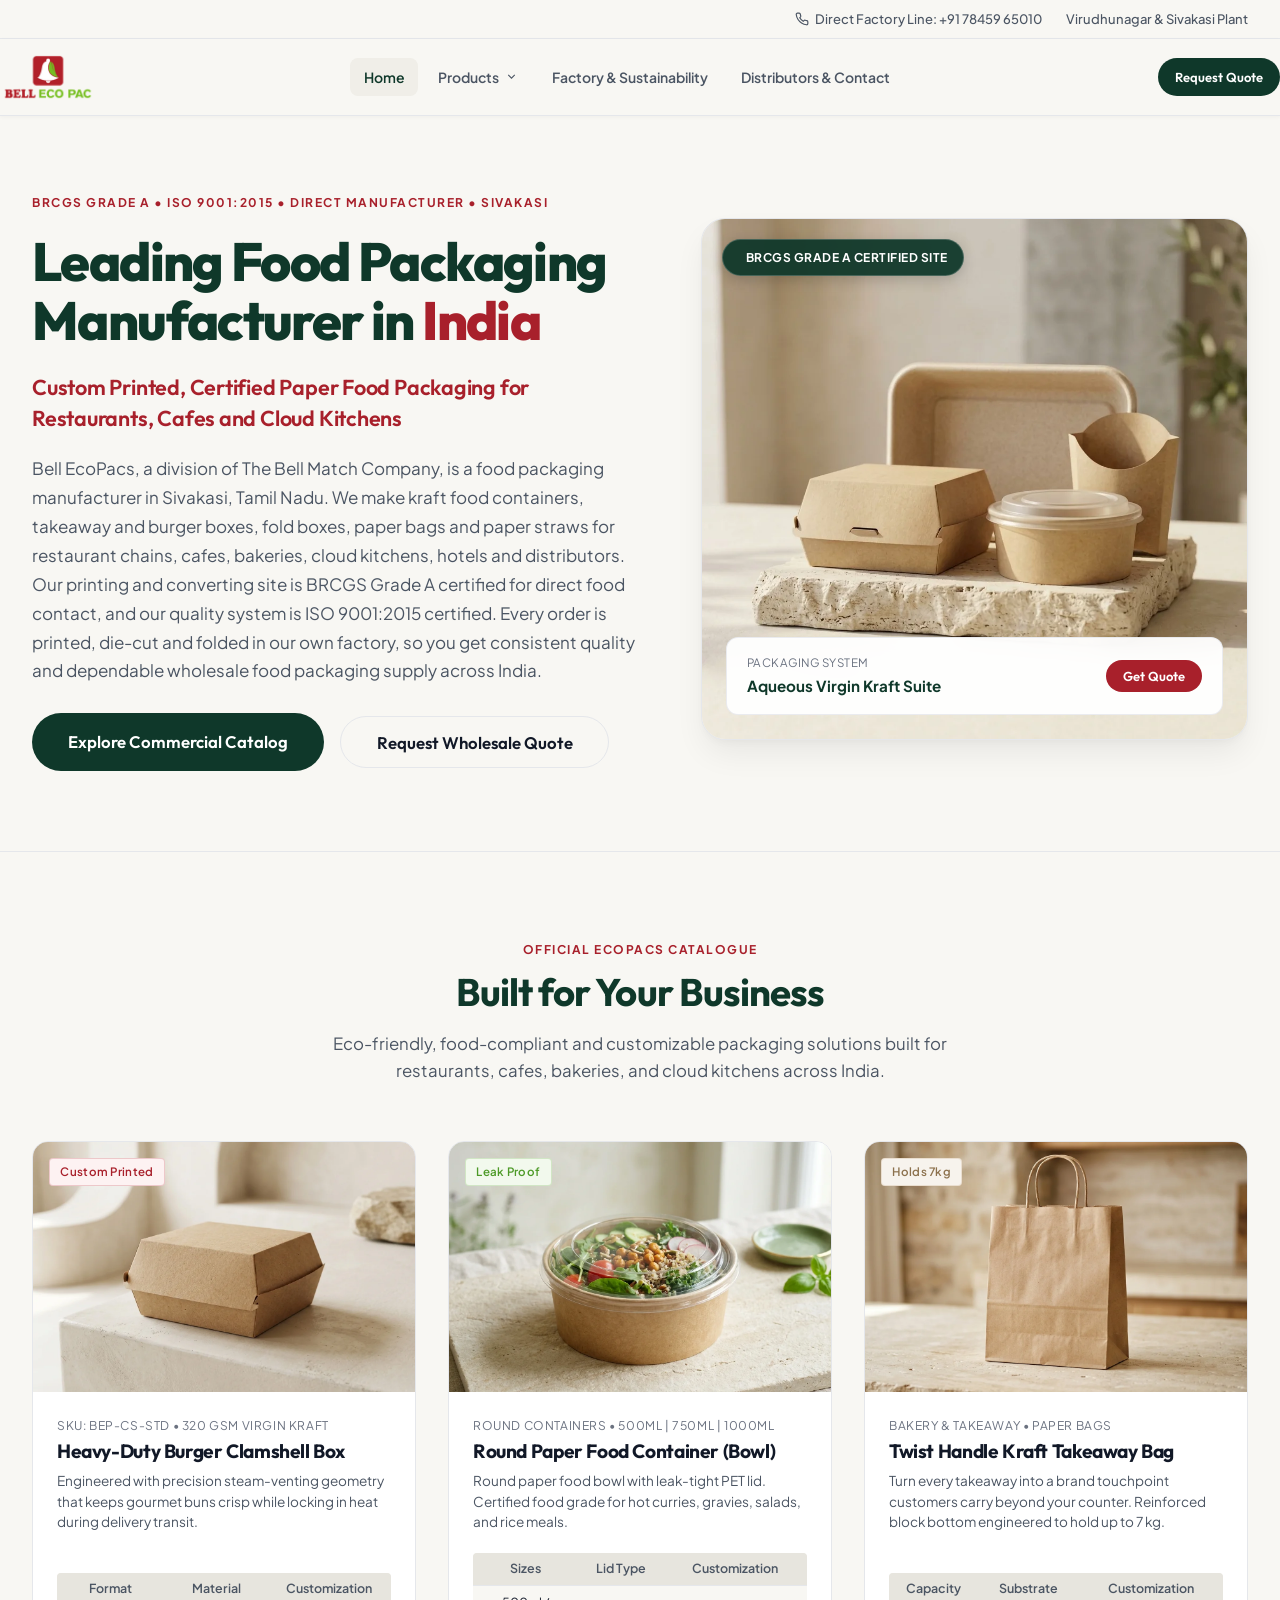
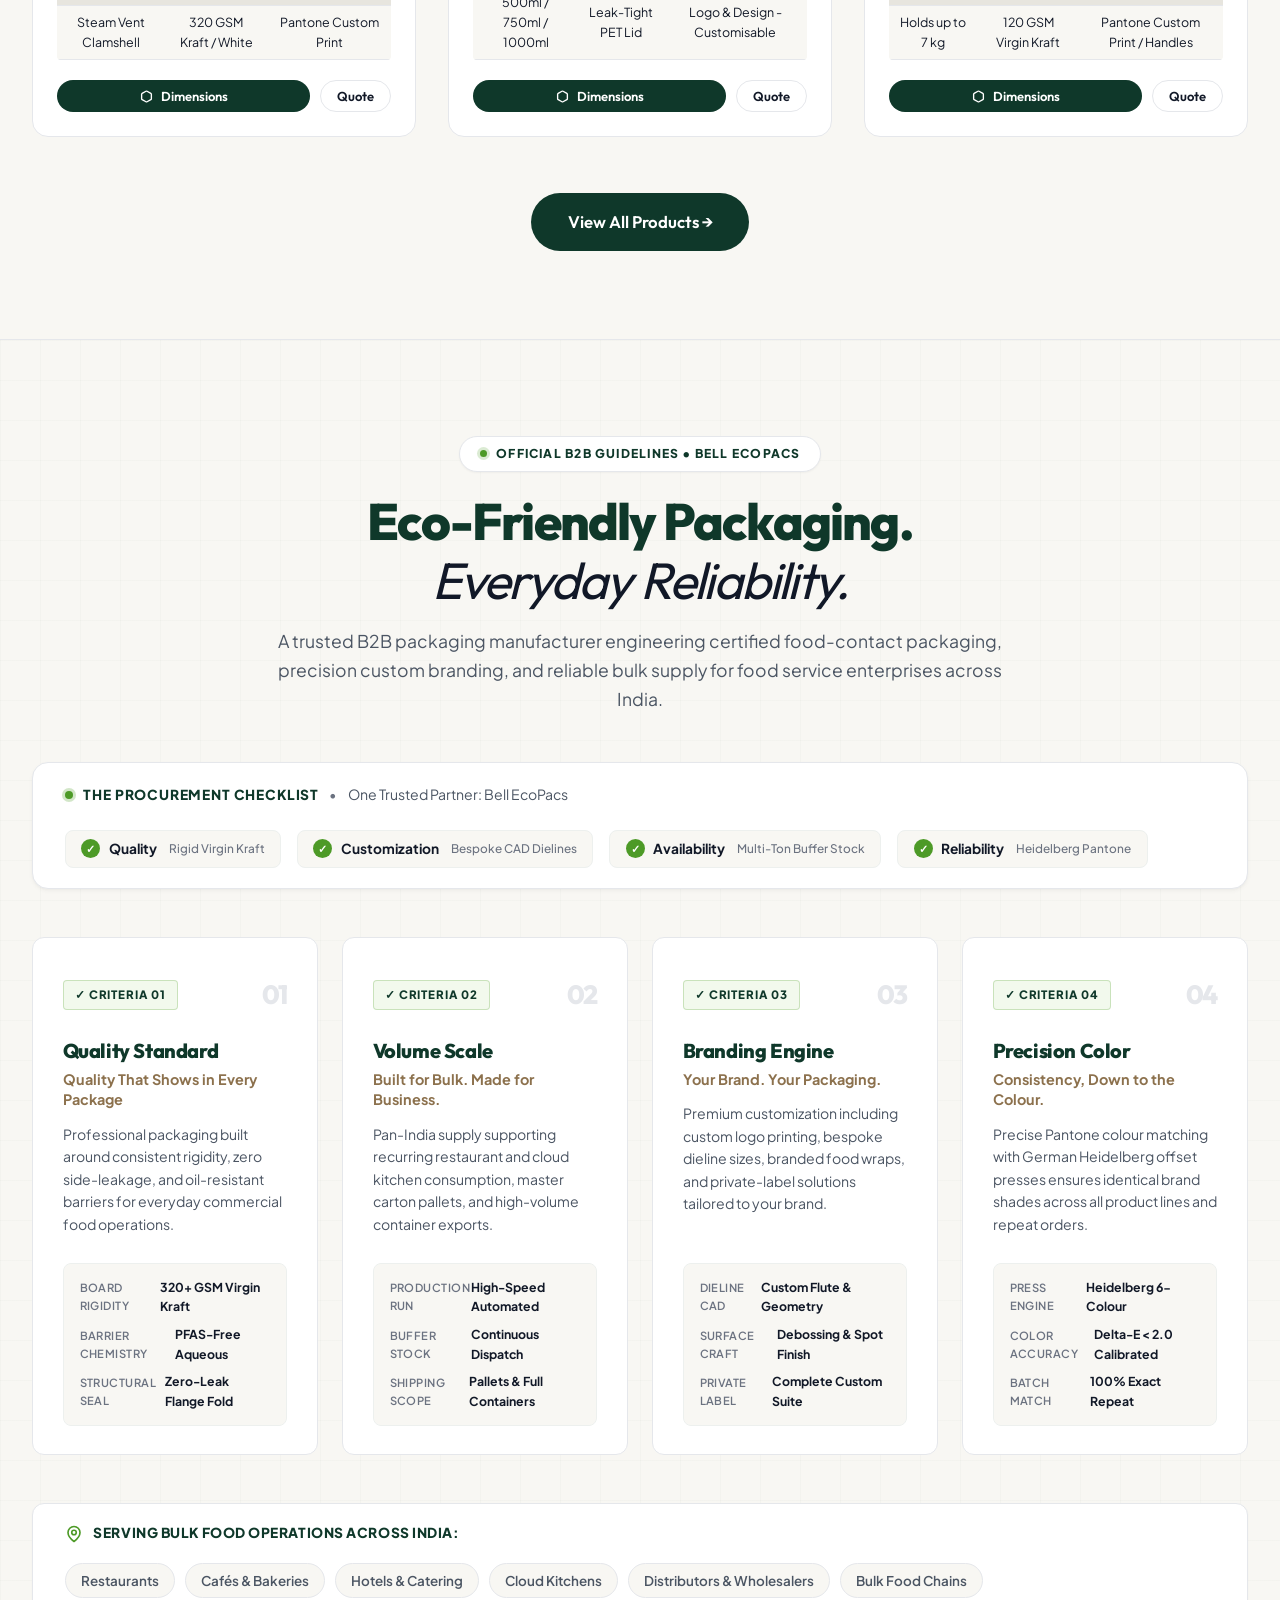
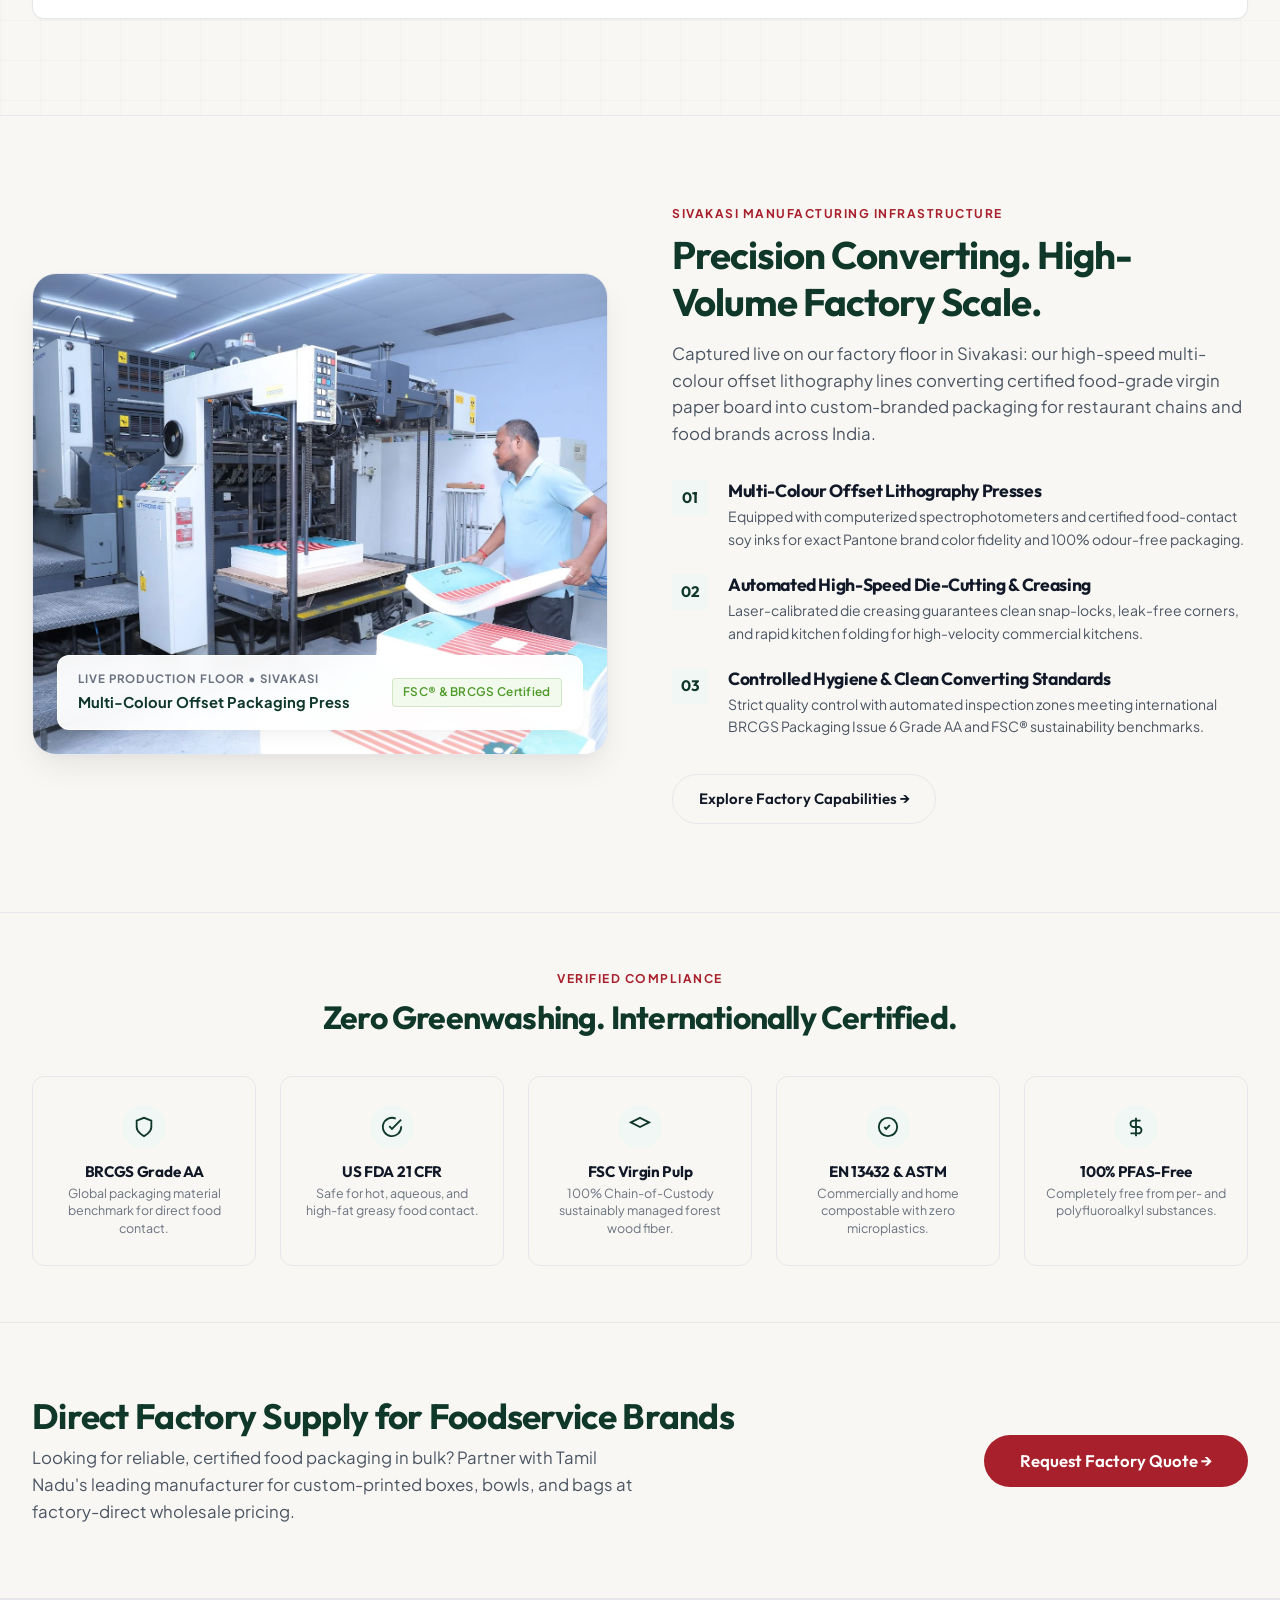
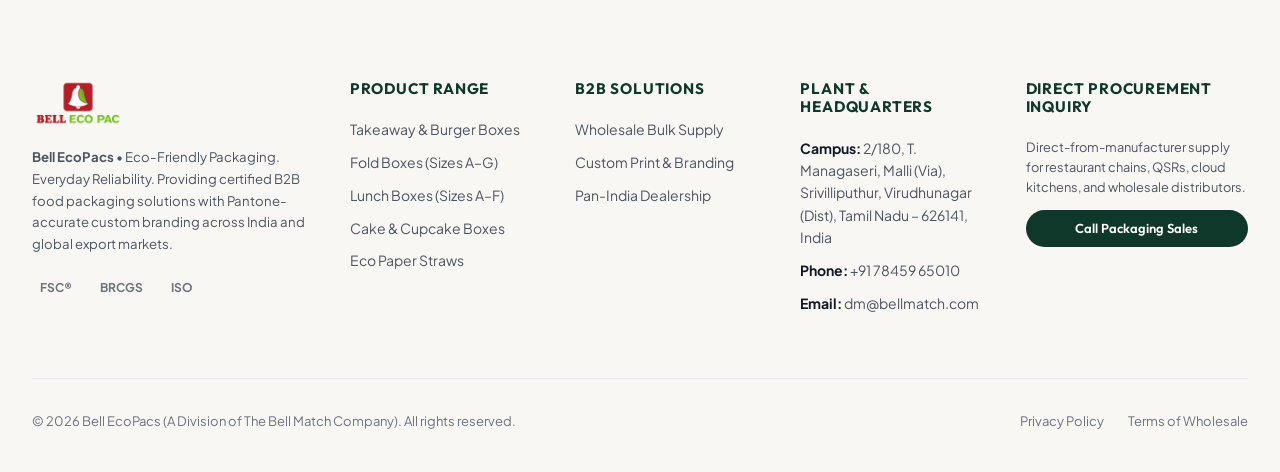
==== index.html @ 654f6af6 "Remove trust metrics block from hero section as requested" ====
<!DOCTYPE html>
<html lang="en">
<head>
  <meta charset="UTF-8">
  <meta name="viewport" content="width=device-width, initial-scale=1.0">
  <title>Leading Food Packaging Manufacturer in India | Bell EcoPacs</title>
  
  <!-- Primary Meta Tags -->
  <meta name="title" content="Leading Food Packaging Manufacturer in India | Bell EcoPacs">
  <meta name="description" content="Bell EcoPacs, a division of The Bell Match Company, is a food packaging manufacturer in Sivakasi, Tamil Nadu. Custom printed BRCGS Grade A and ISO 9001 certified paper food packaging for restaurants, cafes, and cloud kitchens across India.">
  <meta name="keywords" content="eco friendly food packaging, sustainable packaging manufacturer India, biodegradable burger boxes, compostable food containers, wholesale corrugated pizza boxes, paper salad bowls, Sivakasi packaging factory, custom printed food packaging, QSR cloud kitchen packaging, single use plastic ban compliant packaging, grease resistant takeaway boxes, B2B food packaging India, FSC certified food boxes, BRCGS AA certified packaging">
  <meta name="author" content="Bell Eco Pac">
  <meta name="robots" content="index, follow, max-image-preview:large, max-snippet:-1, max-video-preview:-1">
  <meta name="theme-color" content="#0F382A">
  <link rel="icon" type="image/x-icon" href="favicon.ico">
  <link rel="icon" type="image/png" sizes="32x32" href="assets/images/favicon-32x32.png">
  <link rel="icon" type="image/png" sizes="16x16" href="assets/images/favicon-16x16.png">
  <link rel="apple-touch-icon" sizes="180x180" href="assets/images/apple-touch-icon.png">
  <link rel="canonical" href="https://bellecopac.com/">

  <!-- Open Graph / Facebook -->
  <meta property="og:type" content="website">
  <meta property="og:url" content="https://bellecopac.com/">
  <meta property="og:site_name" content="Bell Eco Pac">
  <meta property="og:locale" content="en_IN">
  <meta property="og:title" content="Bell Eco Pac | Sustainable Commercial Food Packaging Manufacturer India">
  <meta property="og:description" content="Direct factory wholesale food packaging: BRCGS AA &amp; FSC-certified burger boxes, aqueous salad bowls, corrugated pizza boxes, and bespoke printed takeaway packaging.">
  <meta property="og:image" content="https://bellecopac.com/assets/images/hero_packaging_suite.webp">
  <meta property="og:image:width" content="1200">
  <meta property="og:image:height" content="630">
  <meta property="og:image:alt" content="Bell Eco Pac Commercial Sustainable Food Packaging Suite">

  <!-- Twitter Card -->
  <meta name="twitter:card" content="summary_large_image">
  <meta name="twitter:url" content="https://bellecopac.com/">
  <meta name="twitter:title" content="Bell Eco Pac | Sustainable Commercial Food Packaging Manufacturer India">
  <meta name="twitter:description" content="Direct factory wholesale food packaging: BRCGS AA &amp; FSC-certified burger boxes, aqueous salad bowls, corrugated pizza boxes, and custom printed takeaway solutions.">
  <meta name="twitter:image" content="https://bellecopac.com/assets/images/hero_packaging_suite.webp">
  
  <!-- Preconnect & Fonts -->
  <link rel="preconnect" href="https://fonts.googleapis.com">
  <link rel="preconnect" href="https://fonts.gstatic.com" crossorigin>
  <link href="https://fonts.googleapis.com/css2?family=Outfit:wght@500;600;700;800&family=Plus+Jakarta+Sans:wght@400;500;600;700&display=swap" rel="stylesheet">
  
  <!-- Master Stylesheet -->
  <link rel="stylesheet" href="css/style.css">

  <!-- Schema.org JSON-LD Structured Data -->
  <script type="application/ld+json">
  {
    "@context": "https://schema.org",
    "@type": "Organization",
    "name": "Bell Eco Pac",
    "url": "https://bellecopac.com/",
    "logo": "https://bellecopac.com/assets/images/logo.webp",
    "image": "https://bellecopac.com/assets/images/hero_packaging_suite.webp",
    "description": "Leading manufacturer of eco-friendly commercial food packaging in India. High-volume biodegradable burger boxes, aqueous salad bowls, and kraft takeaway packaging.",
    "telephone": "+91-7845965010",
    "email": "dm@bellmatch.com",
    "address": {
      "@type": "PostalAddress",
      "streetAddress": "Bell Group Complex, Sivakasi-Virudhunagar Highway",
      "addressLocality": "Sivakasi",
      "addressRegion": "Tamil Nadu",
      "postalCode": "626123",
      "addressCountry": "IN"
    },
    "contactPoint": {
      "@type": "ContactPoint",
      "telephone": "+91-7845965010",
      "contactType": "sales",
      "areaServed": "IN",
      "availableLanguage": ["en", "ta"]
    }
  }
  </script>
</head>
<body>

  <!-- Navigation Header Placeholder (loaded from layout/header.html) -->
  <div id="header-placeholder"></div>

  <!-- ========================================== -->
  <!-- 3. EDITORIAL HERO SECTION                  -->
  <!-- ========================================== -->
  <section class="hero-editorial-section" id="hero">
    <div class="container hero-editorial-grid">
      
      <!-- Text Column -->
      <div class="hero-left-col">
        <div class="hero-eyebrow">
          <span>BRCGS Grade A &bull; ISO 9001:2015 &bull; Direct Manufacturer &bull; Sivakasi</span>
        </div>
        
        <h1 class="hero-main-title">
          Leading Food Packaging Manufacturer in <span>India</span>
        </h1>

        <p class="hero-subtitle">
          Custom Printed, Certified Paper Food Packaging for Restaurants, Cafes and Cloud Kitchens
        </p>
        
        <p class="hero-lead-text">
          Bell EcoPacs, a division of The Bell Match Company, is a food packaging manufacturer in Sivakasi, Tamil Nadu. We make kraft food containers, takeaway and burger boxes, fold boxes, paper bags and paper straws for restaurant chains, cafes, bakeries, cloud kitchens, hotels and distributors. Our printing and converting site is BRCGS Grade A certified for direct food contact, and our quality system is ISO 9001:2015 certified. Every order is printed, die-cut and folded in our own factory, so you get consistent quality and dependable wholesale food packaging supply across India.
        </p>

        <div class="hero-cta-group">
          <a href="products.html" class="btn btn-lg btn-primary">
            Explore Commercial Catalog
          </a>
          <button class="btn btn-lg btn-secondary open-quote-modal" data-product="Wholesale Food Packaging">
            Request Wholesale Quote
          </button>
        </div>

      </div>

      <!-- Real Studio Photography Frame -->
      <div class="hero-right-col">
        <div class="hero-photo-wrapper">
          <div class="hero-cert-floating-pill">
            <i class="fas fa-award"></i>
            <span>BRCGS Grade A Certified Site</span>
          </div>

          <img src="assets/images/hero_packaging_suite.webp" alt="Bell EcoPacs Certified Food Packaging Suite - Sivakasi Manufacturer" class="hero-photo-img" loading="eager" width="720" height="520">
          
          <div class="hero-spec-tag">
            <div class="spec-tag-info">
              <span>Packaging System</span>
              <strong>Aqueous Virgin Kraft Suite</strong>
            </div>
            <button class="btn btn-sm btn-burgundy open-quote-modal" data-product="Aqueous Virgin Kraft Suite">
              Get Quote
            </button>
          </div>
        </div>
      </div>

    </div>
  </section>

  <!-- ========================================== -->
  <!-- 4. CORE PRODUCT SHOWCASE (Real Photography)-->
  <!-- ========================================== -->
  <section class="section-padding">
    <div class="container">
      
      <div class="section-header">
        <span class="section-overline">Official EcoPacs Catalogue</span>
        <h2 class="section-title">Built for Your Business</h2>
        <p class="section-description">
          Eco-friendly, food-compliant and customizable packaging solutions built for restaurants, cafes, bakeries, and cloud kitchens across India.
        </p>
      </div>

      <div class="product-showcase-grid">
        
        <!-- Product 1: Burger Clamshell -->
        <article class="product-editorial-card" data-item="burger-box">
          <div class="product-card-img-wrap">
            <span class="badge badge-burgundy product-card-badge">Custom Printed</span>
            <img src="assets/images/product_burger_box.webp" alt="Heavy-Duty Kraft Burger Clamshell Box" class="product-card-img" loading="lazy">
          </div>
          <div class="product-card-body">
            <span class="product-card-meta">SKU: BEP-CS-STD &bull; 320 GSM Virgin Kraft</span>
            <h3 class="product-card-title">Heavy-Duty Burger Clamshell Box</h3>
            <p class="product-card-desc">Engineered with precision steam-venting geometry that keeps gourmet buns crisp while locking in heat during delivery transit.</p>
            
            <table class="product-specs-table">
              <thead><tr><th>Format</th><th>Material</th><th>Customization</th></tr></thead>
              <tbody><tr><td>Steam Vent Clamshell</td><td>320 GSM Kraft / White</td><td>Pantone Custom Print</td></tr></tbody>
            </table>

            <div class="product-card-footer">
              <button class="btn btn-sm btn-primary view-dimensions-btn" data-name="Heavy-Duty Burger Clamshell Box" aria-label="View Dimensions for Heavy-Duty Burger Clamshell Box">
                <svg width="13" height="13" viewBox="0 0 24 24" fill="none" stroke="currentColor" stroke-width="2.5"><path d="M21 16V8a2 2 0 0 0-1-1.73l-7-4a2 2 0 0 0-2 0l-7 4A2 2 0 0 0 3 8v8a2 2 0 0 0 1 1.73l7 4a2 2 0 0 0 2 0l7-4A2 2 0 0 0 21 16z"></path></svg>
                Dimensions
              </button>
              <button class="btn btn-sm btn-outline open-quote-modal" data-product="Heavy-Duty Burger Clamshell Box">
                Quote
              </button>
            </div>
          </div>
        </article>

        <!-- Product 2: Aqueous Kraft Salad & Meal Bowl -->
        <article class="product-editorial-card" data-item="round-bowl">
          <div class="product-card-img-wrap">
            <span class="badge badge-eco product-card-badge">Leak Proof</span>
            <img src="assets/images/product_salad_bowl.webp" alt="Aqueous Coated Kraft Salad and Meal Bowl" class="product-card-img" loading="lazy">
          </div>
          <div class="product-card-body">
            <span class="product-card-meta">Round Containers &bull; 500ml | 750ml | 1000ml</span>
            <h3 class="product-card-title">Round Paper Food Container (Bowl)</h3>
            <p class="product-card-desc">Round paper food bowl with leak-tight PET lid. Certified food grade for hot curries, gravies, salads, and rice meals.</p>
            
            <table class="product-specs-table">
              <thead><tr><th>Sizes</th><th>Lid Type</th><th>Customization</th></tr></thead>
              <tbody><tr><td>500ml / 750ml / 1000ml</td><td>Leak-Tight PET Lid</td><td>Logo &amp; Design - Customisable</td></tr></tbody>
            </table>

            <div class="product-card-footer">
              <button class="btn btn-sm btn-primary view-dimensions-btn" data-name="Round Paper Food Container (Bowl)" aria-label="View Dimensions for Round Paper Food Container (Bowl)">
                <svg width="13" height="13" viewBox="0 0 24 24" fill="none" stroke="currentColor" stroke-width="2.5"><path d="M21 16V8a2 2 0 0 0-1-1.73l-7-4a2 2 0 0 0-2 0l-7 4A2 2 0 0 0 3 8v8a2 2 0 0 0 1 1.73l7 4a2 2 0 0 0 2 0l7-4A2 2 0 0 0 21 16z"></path></svg>
                Dimensions
              </button>
              <button class="btn btn-sm btn-outline open-quote-modal" data-product="Round Paper Food Container (Bowl)">
                Quote
              </button>
            </div>
          </div>
        </article>

        <!-- Product 3: Twist Handle Kraft Takeaway Bag -->
        <article class="product-editorial-card" data-item="kraft-bag">
          <div class="product-card-img-wrap">
            <span class="badge badge-kraft product-card-badge">Holds 7kg</span>
            <img src="assets/images/product_kraft_bag.webp" alt="Twist Handle Kraft Takeaway Bag" class="product-card-img" loading="lazy">
          </div>
          <div class="product-card-body">
            <span class="product-card-meta">Bakery &amp; Takeaway &bull; Paper Bags</span>
            <h3 class="product-card-title">Twist Handle Kraft Takeaway Bag</h3>
            <p class="product-card-desc">Turn every takeaway into a brand touchpoint customers carry beyond your counter. Reinforced block bottom engineered to hold up to 7 kg.</p>
            
            <table class="product-specs-table">
              <thead><tr><th>Capacity</th><th>Substrate</th><th>Customization</th></tr></thead>
              <tbody><tr><td>Holds up to 7 kg</td><td>120 GSM Virgin Kraft</td><td>Pantone Custom Print / Handles</td></tr></tbody>
            </table>

            <div class="product-card-footer">
              <button class="btn btn-sm btn-primary view-dimensions-btn" data-name="Twist Handle Kraft Takeaway Bag" aria-label="View Dimensions for Twist Handle Kraft Takeaway Bag">
                <svg width="13" height="13" viewBox="0 0 24 24" fill="none" stroke="currentColor" stroke-width="2.5"><path d="M21 16V8a2 2 0 0 0-1-1.73l-7-4a2 2 0 0 0-2 0l-7 4A2 2 0 0 0 3 8v8a2 2 0 0 0 1 1.73l7 4a2 2 0 0 0 2 0l7-4A2 2 0 0 0 21 16z"></path></svg>
                Dimensions
              </button>
              <button class="btn btn-sm btn-outline open-quote-modal" data-product="Twist Handle Kraft Takeaway Bag">
                Quote
              </button>
            </div>
          </div>
        </article>

      </div>

      <div style="text-align: center; margin-top: 3.5rem;">
        <a href="products.html" class="btn btn-primary btn-lg">
          View All Products &rarr;
        </a>
      </div>

    </div>
  </section>

  <!-- ========================================== -->
  <!-- BRAND GUIDELINES: USPs & PROCUREMENT CHECKLIST -->
  <!-- ========================================== -->
  <section class="procurement-editorial-section">
    <div class="container">
      
      <div class="procurement-header">
        <div class="procurement-eyebrow">
          <span class="eyebrow-accent-dot"></span>
          Official B2B Guidelines &bull; Bell EcoPacs
        </div>
        <h2 class="procurement-display-title">
          Eco-Friendly Packaging.<br>
          <em>Everyday Reliability.</em>
        </h2>
        <p class="procurement-subtext">
          A trusted B2B packaging manufacturer engineering certified food-contact packaging, precision custom branding, and reliable bulk supply for food service enterprises across India.
        </p>
      </div>

      <!-- Master Assurance Bar: The Procurement Checklist -->
      <div class="procurement-assurance-bar">
        <div class="assurance-brand-badge">
          <span class="assurance-dot"></span>
          <strong>The Procurement Checklist</strong>
          <span class="assurance-sep">&bull;</span>
          <span>One Trusted Partner: Bell EcoPacs</span>
        </div>
        <div class="assurance-metrics-cluster">
          <div class="assurance-metric-pill">
            <span class="metric-chk">&#10003;</span>
            <strong>Quality</strong>
            <small>Rigid Virgin Kraft</small>
          </div>
          <div class="assurance-metric-pill">
            <span class="metric-chk">&#10003;</span>
            <strong>Customization</strong>
            <small>Bespoke CAD Dielines</small>
          </div>
          <div class="assurance-metric-pill">
            <span class="metric-chk">&#10003;</span>
            <strong>Availability</strong>
            <small>Multi-Ton Buffer Stock</small>
          </div>
          <div class="assurance-metric-pill">
            <span class="metric-chk">&#10003;</span>
            <strong>Reliability</strong>
            <small>Heidelberg Pantone</small>
          </div>
        </div>
      </div>

      <!-- 4 Architectural Pillar Cards Grid -->
      <div class="procurement-pillars-grid">
        
        <!-- Pillar 1: Quality Standard -->
        <article class="procurement-pillar-card">
          <div class="pillar-index-row">
            <span class="pillar-criteria-tag">&#10003; Criteria 01</span>
            <span class="pillar-index-num">01</span>
          </div>
          <h3 class="pillar-main-title">Quality Standard</h3>
          <div class="pillar-usp-headline">Quality That Shows in Every Package</div>
          <p class="pillar-body-text">Professional packaging built around consistent rigidity, zero side-leakage, and oil-resistant barriers for everyday commercial food operations.</p>
          
          <div class="pillar-spec-drawer">
            <div class="spec-row">
              <span class="spec-key">Board Rigidity</span>
              <span class="spec-val">320+ GSM Virgin Kraft</span>
            </div>
            <div class="spec-row">
              <span class="spec-key">Barrier Chemistry</span>
              <span class="spec-val">PFAS-Free Aqueous</span>
            </div>
            <div class="spec-row">
              <span class="spec-key">Structural Seal</span>
              <span class="spec-val">Zero-Leak Flange Fold</span>
            </div>
          </div>
        </article>

        <!-- Pillar 2: Volume Scale -->
        <article class="procurement-pillar-card">
          <div class="pillar-index-row">
            <span class="pillar-criteria-tag">&#10003; Criteria 02</span>
            <span class="pillar-index-num">02</span>
          </div>
          <h3 class="pillar-main-title">Volume Scale</h3>
          <div class="pillar-usp-headline">Built for Bulk. Made for Business.</div>
          <p class="pillar-body-text">Pan-India supply supporting recurring restaurant and cloud kitchen consumption, master carton pallets, and high-volume container exports.</p>
          
          <div class="pillar-spec-drawer">
            <div class="spec-row">
              <span class="spec-key">Production Run</span>
              <span class="spec-val">High-Speed Automated</span>
            </div>
            <div class="spec-row">
              <span class="spec-key">Buffer Stock</span>
              <span class="spec-val">Continuous Dispatch</span>
            </div>
            <div class="spec-row">
              <span class="spec-key">Shipping Scope</span>
              <span class="spec-val">Pallets &amp; Full Containers</span>
            </div>
          </div>
        </article>

        <!-- Pillar 3: Branding Engine -->
        <article class="procurement-pillar-card">
          <div class="pillar-index-row">
            <span class="pillar-criteria-tag">&#10003; Criteria 03</span>
            <span class="pillar-index-num">03</span>
          </div>
          <h3 class="pillar-main-title">Branding Engine</h3>
          <div class="pillar-usp-headline">Your Brand. Your Packaging.</div>
          <p class="pillar-body-text">Premium customization including custom logo printing, bespoke dieline sizes, branded food wraps, and private-label solutions tailored to your brand.</p>
          
          <div class="pillar-spec-drawer">
            <div class="spec-row">
              <span class="spec-key">Dieline CAD</span>
              <span class="spec-val">Custom Flute &amp; Geometry</span>
            </div>
            <div class="spec-row">
              <span class="spec-key">Surface Craft</span>
              <span class="spec-val">Debossing &amp; Spot Finish</span>
            </div>
            <div class="spec-row">
              <span class="spec-key">Private Label</span>
              <span class="spec-val">Complete Custom Suite</span>
            </div>
          </div>
        </article>

        <!-- Pillar 4: Precision Color -->
        <article class="procurement-pillar-card">
          <div class="pillar-index-row">
            <span class="pillar-criteria-tag">&#10003; Criteria 04</span>
            <span class="pillar-index-num">04</span>
          </div>
          <h3 class="pillar-main-title">Precision Color</h3>
          <div class="pillar-usp-headline">Consistency, Down to the Colour.</div>
          <p class="pillar-body-text">Precise Pantone colour matching with German Heidelberg offset presses ensures identical brand shades across all product lines and repeat orders.</p>
          
          <div class="pillar-spec-drawer">
            <div class="spec-row">
              <span class="spec-key">Press Engine</span>
              <span class="spec-val">Heidelberg 6-Colour</span>
            </div>
            <div class="spec-row">
              <span class="spec-key">Color Accuracy</span>
              <span class="spec-val">Delta-E &lt; 2.0 Calibrated</span>
            </div>
            <div class="spec-row">
              <span class="spec-key">Batch Match</span>
              <span class="spec-val">100% Exact Repeat</span>
            </div>
          </div>
        </article>

      </div>

      <!-- Ecosystem Serving Across India Footer Strip -->
      <div class="procurement-ecosystem-footer">
        <div class="ecosystem-label">
          <svg width="18" height="18" viewBox="0 0 24 24" fill="none" stroke="currentColor" stroke-width="2.2" stroke-linecap="round" stroke-linejoin="round">
            <path d="M20 10c0 6-8 12-8 12s-8-6-8-12a8 8 0 0 1 16 0Z"></path>
            <circle cx="12" cy="10" r="3"></circle>
          </svg>
          <span>Serving Bulk Food Operations Across India:</span>
        </div>
        <div class="ecosystem-chips">
          <span class="ecosystem-chip">Restaurants</span>
          <span class="ecosystem-chip">Caf&eacute;s &amp; Bakeries</span>
          <span class="ecosystem-chip">Hotels &amp; Catering</span>
          <span class="ecosystem-chip">Cloud Kitchens</span>
          <span class="ecosystem-chip">Distributors &amp; Wholesalers</span>
          <span class="ecosystem-chip">Bulk Food Chains</span>
        </div>
      </div>

    </div>
  </section>



  <!-- ========================================== -->
  <!-- 6. CLEANROOM MANUFACTURING INFRASTRUCTURE -->
  <!-- ========================================== -->
  <section class="section-padding">
    <div class="container">
      
      <div class="factory-editorial-grid">
        
        <!-- Factory Image Frame with Live Production Floor Tag -->
        <div class="factory-photo-frame" style="position: relative;">
          <img src="assets/images/factory_printing_press.webp" alt="Bell EcoPacs Multi-Colour Offset Printing &amp; Converting Line in Sivakasi" class="factory-photo-img" loading="lazy">
          
          <div class="factory-live-tag">
            <div>
              <span style="display: block; font-size: 0.72rem; text-transform: uppercase; letter-spacing: 0.08em; color: var(--text-muted); font-weight: 700;">Live Production Floor &bull; Sivakasi</span>
              <strong style="font-size: 0.92rem; color: var(--primary);">Multi-Colour Offset Packaging Press</strong>
            </div>
            <span class="badge badge-eco" style="font-size: 0.74rem;">FSC&reg; &amp; BRCGS Certified</span>
          </div>
        </div>

        <!-- Editorial Story -->
        <div class="factory-content">
          <span class="section-overline">Sivakasi Manufacturing Infrastructure</span>
          <h2 class="section-title">Precision Converting. High-Volume Factory Scale.</h2>
          <p class="section-description" style="margin-bottom: 2rem;">
            Captured live on our factory floor in Sivakasi: our high-speed multi-colour offset lithography lines converting certified food-grade virgin paper board into custom-branded packaging for restaurant chains and food brands across India.
          </p>

          <ul class="features-editorial-list">
            <li class="feature-editorial-item">
              <div class="feature-num">01</div>
              <div class="feature-content">
                <h4>Multi-Colour Offset Lithography Presses</h4>
                <p>Equipped with computerized spectrophotometers and certified food-contact soy inks for exact Pantone brand color fidelity and 100% odour-free packaging.</p>
              </div>
            </li>
            <li class="feature-editorial-item">
              <div class="feature-num">02</div>
              <div class="feature-content">
                <h4>Automated High-Speed Die-Cutting &amp; Creasing</h4>
                <p>Laser-calibrated die creasing guarantees clean snap-locks, leak-free corners, and rapid kitchen folding for high-velocity commercial kitchens.</p>
              </div>
            </li>
            <li class="feature-editorial-item">
              <div class="feature-num">03</div>
              <div class="feature-content">
                <h4>Controlled Hygiene &amp; Clean Converting Standards</h4>
                <p>Strict quality control with automated inspection zones meeting international BRCGS Packaging Issue 6 Grade AA and FSC&reg; sustainability benchmarks.</p>
              </div>
            </li>
          </ul>

          <div style="margin-top: 2.25rem;">
            <a href="about.html" class="btn btn-outline">
              Explore Factory Capabilities &rarr;
            </a>
          </div>
        </div>

      </div>

    </div>
  </section>

  <!-- ========================================== -->
  <!-- 7. CERTIFICATIONS & COMPLIANCE             -->
  <!-- ========================================== -->
  <section class="section-padding-sm certifications-section">
    <div class="container">
      
      <div class="section-header" style="margin-bottom: 2.5rem;">
        <span class="section-overline">Verified Compliance</span>
        <h2 class="section-title" style="font-size: 2rem;">Zero Greenwashing. Internationally Certified.</h2>
      </div>

      <div class="cert-grid-five">
        <div class="cert-editorial-box">
          <div class="cert-icon-circle">
            <svg width="22" height="22" viewBox="0 0 24 24" fill="none" stroke="currentColor" stroke-width="2"><path d="M12 22s8-4 8-10V5l-8-3-8 3v7c0 6 8 10 8 10z"></path></svg>
          </div>
          <h4>BRCGS Grade AA</h4>
          <p>Global packaging material benchmark for direct food contact.</p>
        </div>

        <div class="cert-editorial-box">
          <div class="cert-icon-circle">
            <svg width="22" height="22" viewBox="0 0 24 24" fill="none" stroke="currentColor" stroke-width="2"><path d="M22 11.08V12a10 10 0 1 1-5.93-9.14"></path><polyline points="22 4 12 14.01 9 11.01"></polyline></svg>
          </div>
          <h4>US FDA 21 CFR</h4>
          <p>Safe for hot, aqueous, and high-fat greasy food contact.</p>
        </div>

        <div class="cert-editorial-box">
          <div class="cert-icon-circle">
            <svg width="22" height="22" viewBox="0 0 24 24" fill="none" stroke="currentColor" stroke-width="2"><path d="M12 2L2 7l10 5 10-5-10-5z"></path></svg>
          </div>
          <h4>FSC Virgin Pulp</h4>
          <p>100% Chain-of-Custody sustainably managed forest wood fiber.</p>
        </div>

        <div class="cert-editorial-box">
          <div class="cert-icon-circle">
            <svg width="22" height="22" viewBox="0 0 24 24" fill="none" stroke="currentColor" stroke-width="2"><circle cx="12" cy="12" r="10"></circle><path d="M8 12l2 2 4-4"></path></svg>
          </div>
          <h4>EN 13432 & ASTM</h4>
          <p>Commercially and home compostable with zero microplastics.</p>
        </div>

        <div class="cert-editorial-box">
          <div class="cert-icon-circle">
            <svg width="22" height="22" viewBox="0 0 24 24" fill="none" stroke="currentColor" stroke-width="2"><path d="M12 2v20M17 5H9.5a3.5 3.5 0 0 0 0 7h5a3.5 3.5 0 0 1 0 7H6"></path></svg>
          </div>
          <h4>100% PFAS-Free</h4>
          <p>Completely free from per- and polyfluoroalkyl substances.</p>
        </div>
      </div>

    </div>
  </section>

  <!-- ========================================== -->
  <!-- 8. WHOLESALE SUPPLY BANNER                 -->
  <!-- ========================================== -->
  <section class="wholesale-banner-section">
    <div class="container wholesale-banner-inner">
      <div class="wholesale-banner-content">
        <h2>Direct Factory Supply for Foodservice Brands</h2>
        <p>
          Looking for reliable, certified food packaging in bulk? Partner with Tamil Nadu's leading manufacturer for custom-printed boxes, bowls, and bags at factory-direct wholesale pricing.
        </p>
      </div>
      <div>
        <button class="btn btn-lg btn-burgundy open-quote-modal" data-product="Bulk Wholesale Supply">
          Request Factory Quote &rarr;
        </button>
      </div>
    </div>
  </section>

  <!-- Footer Placeholder (loaded from layout/footer.html) -->
  <div id="footer-placeholder"></div>

  <!-- ========================================== -->
  <!-- DIMENSIONS VISUALIZER MODAL                -->
  <!-- ========================================== -->
  <div class="modal-overlay" id="dimensionsModal" role="dialog" aria-modal="true">
    <div class="modal-dialog dimensions-modal-dialog">
      <button class="modal-close-btn" id="closeDimensionsModal" aria-label="Close Dimensions Visualizer">&times;</button>
      
      <div class="dimensions-modal-header">
        <span class="badge badge-eco" id="dimModalCat">Packaging Category</span>
        <h3 id="dimModalTitle" style="color: var(--primary); font-size: 1.45rem; margin-top: 0.5rem; margin-bottom: 0.25rem;">Product Dimensions</h3>
        <p style="color: var(--text-secondary); font-size: 0.85rem; margin: 0;">Factory calibrated dieline specifications &amp; commercial sizing</p>
      </div>

      <div class="dimensions-modal-body">
        
        <!-- Visual Blueprint Card -->
        <div class="dim-blueprint-card">
          <div class="dim-blueprint-img-wrap">
            <img id="dimModalImg" src="" alt="Product Specification" class="dim-product-img">
          </div>
          
          <!-- Interactive 3D Wireframe / Dimension Box Graphic -->
          <div class="dim-wireframe-box">
            <div class="wireframe-schematic">
              <svg viewBox="0 0 260 140" class="wireframe-svg" aria-label="3D Dimension Blueprint Diagram">
                <polygon points="40,50 130,20 220,50 130,80" fill="rgba(15, 56, 42, 0.05)" stroke="#0f382a" stroke-width="2" stroke-dasharray="2,2"/>
                <polygon points="40,50 130,80 130,130 40,100" fill="rgba(15, 56, 42, 0.08)" stroke="#0f382a" stroke-width="2"/>
                <polygon points="130,80 220,50 220,100 130,130" fill="rgba(15, 56, 42, 0.12)" stroke="#0f382a" stroke-width="2"/>
                <line x1="36" y1="108" x2="126" y2="138" stroke="#a8202b" stroke-width="1.8"/>
                <text x="75" y="132" fill="#a8202b" font-size="11" font-weight="700">Length (L)</text>
                <line x1="134" y1="138" x2="224" y2="108" stroke="#a8202b" stroke-width="1.8"/>
                <text x="175" y="132" fill="#a8202b" font-size="11" font-weight="700">Width (W)</text>
                <line x1="228" y1="52" x2="228" y2="98" stroke="#a8202b" stroke-width="1.8"/>
                <text x="234" y="78" fill="#a8202b" font-size="11" font-weight="700">Height (H)</text>
              </svg>
            </div>
            <div class="dim-quick-spec">
              <div><small>Substrate Weight</small><strong id="dimModalGsm">-</strong></div>
              <div><small>Barrier Performance</small><strong id="dimModalBarrier">-</strong></div>
              <div><small>Standard Packing</small><strong id="dimModalPack">-</strong></div>
            </div>
          </div>
        </div>

        <!-- Sizing & Metric Dieline Table -->
        <div class="dim-specs-content">
          <div class="dim-scroll-hint">
            <h4>Standard Dimension Options</h4>
            <span class="dim-swipe-badge"><svg width="13" height="13" viewBox="0 0 24 24" fill="none" stroke="currentColor" stroke-width="2.5"><path d="M8 7l-5 5 5 5M16 7l5 5-5 5"/></svg> Swipe specs &rarr;</span>
          </div>
          <div class="dim-table-wrap">
            <table class="dim-data-table" id="dimModalSizesTable">
              <thead>
                <tr>
                  <th>Variant / Size</th>
                  <th>Metric (L × W × H)</th>
                  <th>Inches</th>
                  <th>Recommended Use</th>
                </tr>
              </thead>
              <tbody id="dimModalSizesTbody">
                <!-- Dynamically populated via JS -->
              </tbody>
            </table>
          </div>
          <p style="font-size: 0.78rem; color: var(--text-muted); margin-top: 0.75rem; line-height: 1.4;">
            * Bespoke custom dielines, window placement, and proprietary die-cutting available for production runs starting from 3,000 units.
          </p>
        </div>

      </div>

      <div class="dimensions-modal-footer">
        <button class="btn btn-outline" id="closeDimModalBtn">Close</button>
        <button class="btn btn-primary" id="dimModalQuoteBtn">Request Quote for this Product &rarr;</button>
      </div>

    </div>
  </div>

  <!-- ========================================== -->
  <!-- 11. B2B QUOTE MODAL                        -->
  <!-- ========================================== -->
  <div class="modal-overlay" id="quoteModal" role="dialog" aria-modal="true">
    <div class="modal-dialog">
      <button class="modal-close-btn" aria-label="Close Modal">&times;</button>
      <div style="margin-bottom: 1.5rem;">
        <span class="section-overline">Direct Factory Procurement</span>
        <h3 style="font-size: 1.45rem; color: var(--primary);">Request Wholesale B2B Quotation</h3>
        <p style="font-size: 0.85rem; color: var(--text-secondary);">Receive an itemized quote with volume tier discounts within 2 business hours.</p>
      </div>

      <form id="quoteForm">
        <!-- Web3Forms Integration -->
        <input type="hidden" name="access_key" class="web3forms-access-key" value="77c3048c-b836-4d5f-9283-538f7718eb36">
        <input type="hidden" name="from_name" value="Bell Eco Pac B2B Portal">
        <input type="checkbox" name="botcheck" style="display: none;">

        <div class="calc-group">
          <label class="calc-label" for="quoteModalCompany">Company / Brand Name</label>
          <input type="text" id="quoteModalCompany" name="name" class="calc-input" placeholder="e.g. Urban Burger Co." required>
        </div>

        <div class="calc-group">
          <label class="calc-label" for="quoteModalProduct">Product(s) of Interest / Packaging Line</label>
          <input type="text" id="quoteModalProduct" name="product" class="calc-input" placeholder="e.g. Burger Clamshells, 750ml Bowls, Pizza Boxes..." required>
        </div>

        <div style="display: grid; grid-template-columns: 1fr 1fr; gap: 1rem;">
          <div class="calc-group">
            <label class="calc-label" for="quoteModalPhone">WhatsApp Number</label>
            <input type="tel" id="quoteModalPhone" name="phone" class="calc-input" placeholder="+91 98765 43210" required>
          </div>
          <div class="calc-group">
            <label class="calc-label" for="quoteModalEmail">Work Email</label>
            <input type="email" id="quoteModalEmail" name="email" class="calc-input" placeholder="procurement@brand.com" required>
          </div>
        </div>

        <div class="calc-group">
          <label class="calc-label" for="quoteModalQuantity">Estimated Monthly Volume</label>
          <select id="quoteModalQuantity" name="quantity" class="calc-select" style="margin-bottom: 0.5rem;">
            <option value="1,000 - 5,000 units">1,000 - 5,000 units (Master Cases)</option>
            <option value="5,000 - 25,000 units" selected>5,000 - 25,000 units (Pallet Tier)</option>
            <option value="25,000+ units">25,000+ units (Truckload / Contract)</option>
            <option value="Custom Volume">Custom Units (Specify Below)</option>
          </select>
          <input type="text" id="quoteModalCustomUnits" name="custom_units" class="calc-input" placeholder="Or enter exact custom units (e.g. 15,000 units / month)">
        </div>

        <div class="calc-group">
          <label class="calc-label" for="quoteModalCity">Delivery Destination (City / Country)</label>
          <input type="text" id="quoteModalCity" name="city" class="calc-input" placeholder="e.g. Bangalore, Mumbai, London UK, Dubai UAE" required>
        </div>

        <button type="submit" class="btn btn-primary" style="width: 100%; margin-top: 0.5rem;">
          Submit & Receive Instant WhatsApp Quote &rarr;
        </button>
      </form>
    </div>
  </div>

  <!-- Master JavaScript -->
  <script src="js/main.js"></script>
</body>
</html>
---- css/style.css ----
/* ==========================================================================
   BELL ECO PAC - MASTER DESIGN SYSTEM
   Built to Premium Web Development Agency Standards
   Aesthetic: High-End Industrial Editorial, Scandinavian Clean Whites,
   Luxe Forest Pine (#0f382a), Logo Burgundy (#a8202b), Leaf Green (#4d9a27)
   ========================================================================== */

:root {
  /* Brand Core */
  --primary: #0f382a;
  --primary-hover: #174e3b;
  --primary-soft: #f0f7f4;
  
  --brand-burgundy: #a8202b;
  --brand-burgundy-hover: #8c1822;
  --brand-burgundy-soft: #fdf2f2;
  
  --brand-leaf: #4d9a27;
  --brand-leaf-soft: #f2f9ed;
  
  --kraft-sand: #c9ad87;
  --kraft-light: #f7f3ed;
  --kraft-dark: #8c714d;

  /* Neutrals & Surfaces (Warm Linen Alabaster Tone #f8f7f3) */
  --bg-white: #f8f7f3;
  --bg-surface: #f8f7f3;
  --bg-subtle: #f0eee8;
  --bg-muted: #e7e5de;
  
  --text-primary: #111827;
  --text-secondary: #4b5563;
  --text-muted: #6b7280;
  --text-light: #9ca3af;
  
  --border-light: #e5e7eb;
  --border-subtle: #edf0ee;
  --border-focus: #0f382a;

  /* Elevation (Soft, tactile, subtle) */
  --shadow-xs: 0 1px 2px rgba(0, 0, 0, 0.04);
  --shadow-sm: 0 2px 4px rgba(0, 0, 0, 0.04), 0 1px 2px rgba(0, 0, 0, 0.02);
  --shadow-md: 0 8px 16px -2px rgba(0, 0, 0, 0.05), 0 2px 4px -1px rgba(0, 0, 0, 0.02);
  --shadow-lg: 0 16px 32px -4px rgba(0, 0, 0, 0.07), 0 4px 8px -2px rgba(0, 0, 0, 0.03);
  --shadow-xl: 0 24px 48px -8px rgba(0, 0, 0, 0.1);

  /* Geometry & Scale */
  --radius-xs: 4px;
  --radius-sm: 8px;
  --radius-md: 12px;
  --radius-lg: 16px;
  --radius-xl: 24px;
  --radius-full: 9999px;
  
  --container-max: 1320px;
  --transition: all 0.22s cubic-bezier(0.16, 1, 0.3, 1);
}

/* Reset & Base */
*, *::before, *::after {
  box-sizing: border-box;
  margin: 0;
  padding: 0;
}

html {
  scroll-behavior: smooth;
  font-size: 16px;
  background-color: var(--bg-white);
  overflow-x: clip;
  max-width: 100vw;
  width: 100%;
}

body {
  font-family: 'Plus Jakarta Sans', 'Inter', -apple-system, BlinkMacSystemFont, 'Segoe UI', Roboto, sans-serif;
  color: var(--text-primary);
  background-color: var(--bg-white);
  line-height: 1.6;
  -webkit-font-smoothing: antialiased;
  -moz-osx-font-smoothing: grayscale;
  overflow-x: clip;
  max-width: 100vw;
  width: 100%;
}

h1, h2, h3, h4, h5, h6 {
  font-family: 'Outfit', sans-serif;
  color: var(--text-primary);
  line-height: 1.2;
  letter-spacing: -0.02em;
  font-weight: 700;
}

a {
  color: inherit;
  text-decoration: none;
  transition: var(--transition);
}

img {
  max-width: 100%;
  height: auto;
  display: block;
}

button, input, select, textarea {
  font-family: inherit;
}

/* Layout Containers */
.container {
  width: 100%;
  max-width: var(--container-max);
  margin-left: auto;
  margin-right: auto;
  padding-left: 2rem;
  padding-right: 2rem;
}

/* ==========================================================================
   TOP ANNOUNCEMENT BAR
   ========================================================================== */
.top-bar {
  background: var(--bg-surface);
  border-bottom: 1px solid var(--border-light);
  font-size: 0.8125rem;
  padding: 0.55rem 0;
  color: var(--text-secondary);
}

.top-bar-inner {
  display: flex;
  justify-content: flex-end;
  align-items: center;
  flex-wrap: wrap;
  gap: 1.5rem;
}

.top-bar-left {
  display: flex;
  align-items: center;
  gap: 1rem;
}

.top-badge {
  background: var(--brand-burgundy);
  color: #ffffff;
  padding: 0.15rem 0.6rem;
  border-radius: var(--radius-xs);
  font-size: 0.6875rem;
  font-weight: 700;
  text-transform: uppercase;
  letter-spacing: 0.5px;
}

.top-bar-right {
  display: flex;
  align-items: center;
  gap: 1.5rem;
}

.top-bar-link {
  display: inline-flex;
  align-items: center;
  gap: 0.4rem;
  color: var(--text-secondary);
  font-weight: 500;
  font-size: 0.8125rem;
}

.top-bar-link:hover {
  color: var(--brand-burgundy);
}

/* ==========================================================================
   MAIN SITE HEADER & NAVIGATION
   ========================================================================== */
.site-header {
  background: rgba(248, 247, 243, 0.96);
  backdrop-filter: blur(12px);
  position: sticky;
  top: 0;
  z-index: 1000;
  border-bottom: 1px solid var(--border-light);
  box-shadow: 0 1px 4px rgba(0, 0, 0, 0.04);
}

.site-header-inner {
  display: flex;
  align-items: center;
  justify-content: space-between;
  padding: 0.85rem 0;
  gap: 2rem;
}

/* Brand Logo */
.brand-logo {
  display: inline-flex;
  align-items: center;
  text-decoration: none;
  flex-shrink: 0;
}

.main-logo-img {
  height: 48px;
  width: auto;
  max-width: 170px;
  object-fit: contain;
  display: block;
}

.footer-logo-img {
  height: 46px;
  width: auto;
  max-width: 160px;
  object-fit: contain;
  display: block;
}

/* Navigation Bar */
.header-nav {
  display: flex;
  align-items: center;
}

.nav-menu {
  display: flex;
  align-items: center;
  list-style: none;
  gap: 0.4rem;
  margin: 0;
  padding: 0;
}

.nav-item {
  position: relative;
}

.nav-link {
  font-size: 0.875rem;
  font-weight: 600;
  color: var(--text-secondary);
  padding: 0.5rem 0.85rem;
  border-radius: var(--radius-sm);
  display: inline-flex;
  align-items: center;
  gap: 0.35rem;
  text-decoration: none;
  transition: var(--transition);
}

.nav-link:hover, .nav-link.active {
  color: var(--primary);
  background: var(--bg-subtle);
}

.nav-link.featured-pill {
  color: var(--primary);
  background: var(--primary-light);
}

.header-cta-wrap {
  display: flex;
  align-items: center;
  gap: 0.85rem;
  flex-shrink: 0;
}

.mobile-nav-toggle {
  display: none;
  background: none;
  border: 1px solid var(--border-light);
  border-radius: var(--radius-sm);
  padding: 0.4rem;
  cursor: pointer;
  color: var(--primary);
}

@media (max-width: 1024px) {
  .mobile-nav-toggle {
    display: inline-flex;
    align-items: center;
    justify-content: center;
    width: 44px;
    height: 44px;
  }
  .header-nav {
    display: none;
    position: absolute;
    top: 100%;
    left: 0;
    width: 100%;
    max-height: calc(100vh - 72px);
    overflow-y: auto;
    -webkit-overflow-scrolling: touch;
    background: #ffffff;
    border-top: 1px solid var(--border-light);
    border-bottom: 2px solid var(--primary);
    box-shadow: 0 24px 48px -12px rgba(15, 56, 42, 0.22);
    padding: 1.25rem 1.5rem 2rem;
    z-index: 1001;
  }
  .header-nav.is-open {
    display: block;
    animation: mobileNavFade 0.22s cubic-bezier(0.16, 1, 0.3, 1);
  }
  @keyframes mobileNavFade {
    from { opacity: 0; transform: translateY(-8px); }
    to { opacity: 1; transform: translateY(0); }
  }
  .header-nav .nav-menu {
    display: flex;
    flex-direction: column;
    align-items: stretch;
    gap: 0.5rem;
  }
  .header-nav .nav-link {
    display: flex;
    justify-content: space-between;
    align-items: center;
    min-height: 46px;
    padding: 0.75rem 1rem;
    font-size: 0.95rem;
    font-weight: 600;
    border-radius: var(--radius-sm);
    background: var(--bg-surface);
    color: var(--text-primary);
  }
  .header-nav .nav-link:hover, .header-nav .nav-link.active {
    background: var(--primary-light);
    color: var(--primary);
  }
  .header-nav .mega-menu {
    position: static;
    width: 100%;
    box-shadow: none;
    border: 1px solid var(--border-light);
    border-radius: var(--radius-sm);
    grid-template-columns: 1fr;
    gap: 1rem;
    padding: 1rem;
    margin-top: 0.5rem;
    display: none;
    opacity: 1;
    visibility: visible;
    transform: none;
    background: #fafafa;
  }
  .header-nav .mega-col {
    background: #ffffff;
    border: 1px solid var(--border-light);
    border-radius: var(--radius-xs);
    padding: 0.85rem 1rem;
  }
  .header-nav .mega-col h4 {
    font-size: 0.78rem;
    text-transform: uppercase;
    letter-spacing: 0.5px;
    color: var(--brand-burgundy);
    margin-bottom: 0.6rem;
    font-weight: 700;
  }
  .header-nav .mega-list {
    display: flex;
    flex-direction: column;
    gap: 0.35rem;
  }
  .header-nav .mega-list li a {
    display: block;
    padding: 0.45rem 0.25rem;
    font-size: 0.875rem;
    color: var(--text-secondary);
    min-height: 38px;
    display: flex;
    align-items: center;
  }
  .header-nav .mega-list li a:hover {
    color: var(--primary);
    font-weight: 600;
  }
  .header-nav .mega-promo-box {
    display: none;
  }
  .header-nav .nav-item.has-mega-menu.open .mega-menu {
    display: grid;
  }
}

.nav-link:hover, .nav-link.active {
  color: var(--primary);
  background: var(--bg-subtle);
}

.nav-link.featured-pill {
  color: var(--primary);
  background: var(--primary-soft);
}

/* Mega Menu Desktop */
@media (min-width: 1025px) {
  .has-mega-menu:hover .mega-menu {
    opacity: 1;
    visibility: visible;
    transform: translateY(0);
  }

  .mega-menu {
    position: absolute;
    top: 100%;
    left: 0;
    width: 760px;
    background: #ffffff;
    border: 1px solid var(--border-light);
    border-radius: var(--radius-md);
    box-shadow: var(--shadow-xl);
    padding: 1.75rem;
    display: grid;
    grid-template-columns: repeat(3, 1fr) 200px;
    gap: 1.5rem;
    opacity: 0;
    visibility: hidden;
    transform: translateY(8px);
    transition: var(--transition);
    z-index: 100;
  }
}

.mega-col h4 {
  font-size: 0.78rem;
  text-transform: uppercase;
  letter-spacing: 0.8px;
  color: var(--text-muted);
  margin-bottom: 0.85rem;
  padding-bottom: 0.4rem;
  border-bottom: 1px solid var(--border-light);
}

.mega-list {
  list-style: none;
  display: flex;
  flex-direction: column;
  gap: 0.45rem;
}

.mega-list a {
  font-size: 0.84rem;
  color: var(--text-secondary);
  transition: var(--transition);
  display: block;
}

.mega-list a:hover {
  color: var(--primary);
  transform: translateX(3px);
}

.mega-promo-box {
  background: var(--bg-subtle);
  border: 1px solid var(--border-light);
  border-radius: var(--radius-sm);
  padding: 1.2rem;
  display: flex;
  flex-direction: column;
  justify-content: space-between;
}

.mega-promo-box h5 {
  color: var(--primary);
  font-size: 0.95rem;
  margin-bottom: 0.35rem;
}

.mega-promo-box p {
  font-size: 0.78rem;
  color: var(--text-muted);
  margin-bottom: 0.85rem;
  line-height: 1.5;
}

.mega-promo-btn {
  background: var(--primary);
  color: #ffffff;
  padding: 0.4rem 0.8rem;
  font-size: 0.75rem;
  font-weight: 700;
  border-radius: var(--radius-xs);
  text-align: center;
}

.mobile-nav-toggle {
  display: none;
  background: none;
  border: none;
  font-size: 1.5rem;
  color: var(--text-primary);
  cursor: pointer;
}

/* ==========================================================================
   BUTTONS & BADGES
   ========================================================================== */
.btn {
  display: inline-flex;
  align-items: center;
  justify-content: center;
  gap: 0.5rem;
  font-family: 'Outfit', sans-serif;
  font-weight: 600;
  font-size: 0.9375rem;
  padding: 0.75rem 1.6rem;
  border-radius: var(--radius-full);
  cursor: pointer;
  border: 1px solid transparent;
  transition: var(--transition);
  text-align: center;
}

.btn-sm {
  padding: 0.45rem 1rem;
  font-size: 0.8125rem;
}

.btn-lg {
  padding: 0.9rem 2.2rem;
  font-size: 1.05rem;
}

.btn-primary {
  background: var(--primary);
  color: #ffffff;
}

.btn-primary:hover {
  background: var(--primary-hover);
  transform: translateY(-1px);
  box-shadow: var(--shadow-sm);
}

.btn-burgundy {
  background: var(--brand-burgundy);
  color: #ffffff;
}

.btn-burgundy:hover {
  background: var(--brand-burgundy-hover);
  transform: translateY(-1px);
  box-shadow: var(--shadow-sm);
}

.btn-secondary {
  background: var(--bg-surface);
  border: 1px solid var(--border-light);
  color: var(--text-primary);
}

.btn-secondary:hover {
  background: #ffffff;
  border-color: var(--primary);
  color: var(--primary);
}

.btn-outline {
  background: transparent;
  border: 1.5px solid var(--border-light);
  color: var(--text-primary);
}

.btn-outline:hover {
  border-color: var(--primary);
  color: var(--primary);
  background: var(--bg-surface);
}

.badge {
  display: inline-flex;
  align-items: center;
  gap: 0.35rem;
  padding: 0.25rem 0.65rem;
  font-size: 0.72rem;
  font-weight: 600;
  border-radius: var(--radius-xs);
  letter-spacing: 0.3px;
}

.badge-eco {
  background: var(--brand-leaf-soft);
  color: var(--brand-leaf);
  border: 1px solid rgba(77, 154, 39, 0.2);
}

.badge-burgundy {
  background: var(--brand-burgundy-soft);
  color: var(--brand-burgundy);
  border: 1px solid rgba(168, 32, 43, 0.2);
}

.badge-kraft {
  background: var(--kraft-light);
  color: var(--kraft-dark);
  border: 1px solid rgba(201, 173, 135, 0.3);
}

/* ==========================================================================
   HERO SECTION: High-End Agency Editorial Standard
   ========================================================================== */
.hero-editorial-section {
  padding: 4.5rem 0 5rem;
  background: var(--bg-white);
  border-bottom: 1px solid var(--border-light);
}

.hero-editorial-grid {
  display: grid;
  grid-template-columns: 1.05fr 0.95fr;
  align-items: center;
  gap: 4rem;
}

.hero-eyebrow {
  display: inline-flex;
  align-items: center;
  gap: 0.5rem;
  font-size: 0.75rem;
  text-transform: uppercase;
  letter-spacing: 1.5px;
  font-weight: 700;
  color: var(--brand-burgundy);
  margin-bottom: 1.25rem;
}

.hero-main-title {
  font-size: clamp(2.5rem, 4.2vw, 3.75rem);
  font-weight: 800;
  line-height: 1.1;
  color: var(--primary);
  margin-bottom: 1.35rem;
  letter-spacing: -0.03em;
}

.hero-main-title span {
  color: var(--brand-burgundy);
}

.hero-subtitle {
  font-family: 'Outfit', sans-serif;
  font-size: clamp(1.15rem, 1.8vw, 1.35rem);
  font-weight: 600;
  color: var(--brand-burgundy);
  line-height: 1.45;
  margin-bottom: 1.25rem;
  letter-spacing: -0.01em;
}

.hero-lead-text {
  font-size: 1.0625rem;
  color: var(--text-secondary);
  line-height: 1.7;
  margin-bottom: 1.75rem;
  max-width: 620px;
}

.hero-feature-tags {
  display: flex;
  flex-wrap: wrap;
  gap: 0.5rem;
  margin-bottom: 2.25rem;
}

.hero-feature-tag {
  display: inline-flex;
  align-items: center;
  gap: 0.45rem;
  padding: 0.35rem 0.85rem;
  background: var(--bg-surface);
  border: 1px solid var(--border-light);
  border-radius: var(--radius-full);
  font-size: 0.8125rem;
  font-weight: 600;
  color: var(--primary);
}

.hero-feature-tag i {
  color: var(--brand-leaf);
  font-size: 0.75rem;
}

.hero-direct-call {
  display: inline-flex;
  align-items: center;
  gap: 0.5rem;
  font-size: 0.9rem;
  font-weight: 600;
  color: var(--primary);
  padding: 0.85rem 1.35rem;
  border-radius: var(--radius-full);
  background: var(--bg-surface);
  border: 1px solid var(--border-light);
  transition: var(--transition);
  text-decoration: none;
}

.hero-direct-call:hover {
  background: #ffffff;
  border-color: #25D366;
  color: var(--primary);
  box-shadow: var(--shadow-sm);
}

.hero-direct-call i {
  color: #25D366;
  font-size: 1.05rem;
}

.hero-cert-floating-pill {
  position: absolute;
  top: 1.25rem;
  left: 1.25rem;
  background: rgba(15, 56, 42, 0.94);
  backdrop-filter: blur(8px);
  color: #ffffff;
  padding: 0.5rem 0.95rem;
  border-radius: var(--radius-full);
  display: inline-flex;
  align-items: center;
  gap: 0.5rem;
  font-size: 0.75rem;
  font-weight: 700;
  letter-spacing: 0.5px;
  text-transform: uppercase;
  box-shadow: 0 4px 14px rgba(0, 0, 0, 0.18);
  border: 1px solid rgba(255, 255, 255, 0.2);
  z-index: 2;
}

.hero-cert-floating-pill i {
  color: #FFD700;
}

.hero-cta-group {
  display: flex;
  align-items: center;
  flex-wrap: wrap;
  gap: 1rem;
  margin-bottom: 0;
}

.hero-trust-metrics {
  display: grid;
  grid-template-columns: repeat(3, 1fr);
  gap: 1.5rem;
  padding-top: 2rem;
  border-top: 1px solid var(--border-light);
}

.metric-item h4 {
  font-size: 1.5rem;
  font-weight: 800;
  color: var(--primary);
  line-height: 1.1;
  margin-bottom: 0.25rem;
}

.metric-item p {
  font-size: 0.78rem;
  color: var(--text-muted);
  line-height: 1.4;
}

/* Hero Photography Frame */
.hero-photo-wrapper {
  position: relative;
  border-radius: var(--radius-xl);
  overflow: hidden;
  box-shadow: var(--shadow-lg);
  border: 1px solid var(--border-light);
  background: var(--bg-surface);
}

.hero-photo-img {
  width: 100%;
  height: 520px;
  object-fit: cover;
  display: block;
}

.hero-spec-tag {
  position: absolute;
  bottom: 1.5rem;
  left: 1.5rem;
  right: 1.5rem;
  background: rgba(255, 255, 255, 0.95);
  backdrop-filter: blur(10px);
  padding: 1rem 1.25rem;
  border-radius: var(--radius-md);
  border: 1px solid rgba(229, 231, 235, 0.8);
  display: flex;
  align-items: center;
  justify-content: space-between;
}

.spec-tag-info span {
  display: block;
  font-size: 0.72rem;
  text-transform: uppercase;
  letter-spacing: 0.5px;
  color: var(--text-muted);
}

.spec-tag-info strong {
  font-size: 0.95rem;
  color: var(--primary);
  font-weight: 700;
}

/* ==========================================================================
   SECTION COMMON HEADERS
   ========================================================================== */
.section-padding {
  padding: 5.5rem 0;
}

.section-padding-sm {
  padding: 3.5rem 0;
}

.section-header {
  text-align: center;
  max-width: 680px;
  margin: 0 auto 3.5rem;
}

.section-overline {
  font-size: 0.75rem;
  text-transform: uppercase;
  letter-spacing: 1.5px;
  font-weight: 700;
  color: var(--brand-burgundy);
  margin-bottom: 0.6rem;
  display: block;
}

.section-title {
  font-size: clamp(2rem, 3vw, 2.6rem);
  color: var(--primary);
  margin-bottom: 1rem;
  letter-spacing: -0.025em;
}

.section-description {
  font-size: 1.05rem;
  color: var(--text-secondary);
  line-height: 1.6;
}

/* ==========================================================================
   EDITORIAL PRODUCT GRID (Real Commercial Photography)
   ========================================================================== */
.product-showcase-grid {
  display: grid;
  grid-template-columns: repeat(3, 1fr);
  gap: 2rem;
}

.product-editorial-card {
  background: #ffffff;
  border: 1px solid var(--border-light);
  border-radius: var(--radius-lg);
  overflow: hidden;
  transition: var(--transition);
  display: flex;
  flex-direction: column;
}

.product-editorial-card:hover {
  transform: translateY(-4px);
  box-shadow: var(--shadow-md);
  border-color: var(--primary);
}

.product-card-img-wrap {
  position: relative;
  height: 250px;
  background: var(--bg-surface);
  overflow: hidden;
}

.product-card-img {
  width: 100%;
  height: 100%;
  object-fit: cover;
  transition: transform 0.4s ease;
}

.product-editorial-card:hover .product-card-img {
  transform: scale(1.04);
}

.product-card-badge {
  position: absolute;
  top: 1rem;
  left: 1rem;
  z-index: 2;
}

.product-card-body {
  padding: 1.5rem;
  display: flex;
  flex-direction: column;
  flex: 1;
}

.product-card-meta {
  font-size: 0.75rem;
  text-transform: uppercase;
  letter-spacing: 0.6px;
  color: var(--text-muted);
  margin-bottom: 0.35rem;
}

.product-card-title {
  font-size: 1.2rem;
  font-weight: 700;
  color: var(--text-primary);
  margin-bottom: 0.5rem;
}

.product-card-desc {
  font-size: 0.85rem;
  color: var(--text-secondary);
  line-height: 1.5;
  margin-bottom: 1.25rem;
  flex: 1;
}

.product-specs-table {
  width: 100%;
  border-collapse: collapse;
  font-size: 0.78rem;
  margin-bottom: 1.25rem;
  background: var(--bg-surface);
  border-radius: var(--radius-xs);
  overflow: hidden;
}

.product-specs-table th, .product-specs-table td {
  padding: 0.4rem 0.6rem;
  text-align: center;
  border-bottom: 1px solid var(--border-light);
}

.product-specs-table th {
  background: var(--bg-muted);
  color: var(--text-secondary);
  font-weight: 600;
}

.product-card-footer {
  display: grid;
  grid-template-columns: 1fr auto;
  gap: 0.6rem;
  margin-top: auto;
}

/* ==========================================================================
   B2B BULK TIER CALCULATOR (Procurement Terminal)
   ========================================================================== */
.calculator-terminal-section {
  background: var(--bg-surface);
  border-top: 1px solid var(--border-light);
  border-bottom: 1px solid var(--border-light);
}

.terminal-box {
  background: #ffffff;
  border: 1px solid var(--border-light);
  border-radius: var(--radius-xl);
  padding: 3rem;
  box-shadow: var(--shadow-lg);
  display: grid;
  grid-template-columns: 1.15fr 0.85fr;
  gap: 3.5rem;
  align-items: center;
}

.calc-group {
  margin-bottom: 1.75rem;
}

.calc-label {
  display: block;
  font-size: 0.875rem;
  font-weight: 700;
  color: var(--text-primary);
  margin-bottom: 0.5rem;
}

.calc-select, .calc-input {
  width: 100%;
  padding: 0.75rem 1rem;
  border-radius: var(--radius-sm);
  border: 1px solid var(--border-light);
  background: var(--bg-surface);
  font-size: 0.95rem;
  color: var(--text-primary);
  transition: var(--transition);
}

.calc-select:focus, .calc-input:focus {
  outline: none;
  background: #ffffff;
  border-color: var(--primary);
  box-shadow: 0 0 0 3px rgba(15, 56, 42, 0.08);
}

.calc-range {
  width: 100%;
  height: 6px;
  border-radius: 3px;
  background: var(--border-light);
  outline: none;
  accent-color: var(--primary);
}

.range-marks {
  display: flex;
  justify-content: space-between;
  font-size: 0.75rem;
  color: var(--text-muted);
  margin-top: 0.4rem;
}

.tier-pills {
  display: grid;
  grid-template-columns: repeat(3, 1fr);
  gap: 0.75rem;
}

.tier-pill-btn {
  border: 1px solid var(--border-light);
  background: var(--bg-surface);
  padding: 0.75rem 0.5rem;
  border-radius: var(--radius-sm);
  text-align: center;
  cursor: pointer;
  transition: var(--transition);
}

.tier-pill-btn:hover, .tier-pill-btn.active {
  border-color: var(--primary);
  background: #ffffff;
  box-shadow: var(--shadow-xs);
}

.tier-pill-title {
  font-size: 0.825rem;
  font-weight: 700;
  color: var(--primary);
  display: block;
}

.tier-pill-desc {
  font-size: 0.72rem;
  color: var(--text-muted);
  display: block;
}

/* Terminal Output Card */
.terminal-output {
  background: var(--primary);
  color: #ffffff;
  border-radius: var(--radius-lg);
  padding: 2.5rem;
  box-shadow: var(--shadow-md);
}

.output-header {
  border-bottom: 1px solid rgba(255, 255, 255, 0.15);
  padding-bottom: 1rem;
  margin-bottom: 1.5rem;
}

.output-header h4 {
  color: #ffffff;
  font-size: 1.2rem;
}

.unit-rate-display {
  display: flex;
  align-items: baseline;
  gap: 0.5rem;
  margin-bottom: 1.25rem;
}

.rate-value {
  font-size: 2.75rem;
  font-weight: 800;
  font-family: 'Outfit', sans-serif;
  color: #ffffff;
}

.rate-label {
  font-size: 0.85rem;
  color: rgba(255, 255, 255, 0.8);
}

.savings-chip {
  background: rgba(77, 154, 39, 0.25);
  color: #a7f3d0;
  border: 1px solid rgba(77, 154, 39, 0.4);
  padding: 0.4rem 0.75rem;
  border-radius: var(--radius-xs);
  font-size: 0.78rem;
  font-weight: 600;
  margin-bottom: 1.5rem;
  display: inline-block;
}

.terminal-meta-list {
  list-style: none;
  display: flex;
  flex-direction: column;
  gap: 0.75rem;
  margin-bottom: 2rem;
  font-size: 0.875rem;
}

.terminal-meta-list li {
  display: flex;
  justify-content: space-between;
  border-bottom: 1px solid rgba(255, 255, 255, 0.1);
  padding-bottom: 0.45rem;
}

.terminal-meta-list span {
  color: rgba(255, 255, 255, 0.7);
}

.terminal-meta-list strong {
  color: #ffffff;
}

/* ==========================================================================
   FACTORY INFRASTRUCTURE & CLEANROOM STORY
   ========================================================================== */
.factory-editorial-grid {
  display: grid;
  grid-template-columns: 1fr 1fr;
  gap: 4rem;
  align-items: center;
}

.factory-photo-frame {
  border-radius: var(--radius-xl);
  overflow: hidden;
  box-shadow: var(--shadow-lg);
  border: 1px solid var(--border-light);
}

.factory-photo-img {
  width: 100%;
  height: 480px;
  object-fit: cover;
  display: block;
}

.factory-live-tag {
  position: absolute;
  bottom: 1.5rem;
  left: 1.5rem;
  right: 1.5rem;
  background: rgba(255, 255, 255, 0.95);
  backdrop-filter: blur(10px);
  -webkit-backdrop-filter: blur(10px);
  padding: 0.9rem 1.25rem;
  border-radius: var(--radius-md);
  border: 1px solid rgba(255, 255, 255, 0.85);
  box-shadow: var(--shadow-md);
  display: flex;
  align-items: center;
  justify-content: space-between;
  flex-wrap: wrap;
  gap: 0.75rem;
  box-sizing: border-box;
}

@media (max-width: 640px) {
  .factory-photo-img {
    height: 250px;
  }
  .factory-live-tag {
    bottom: 0.65rem;
    left: 0.65rem;
    right: 0.65rem;
    padding: 0.65rem 0.85rem;
    gap: 0.45rem;
  }
}

.features-editorial-list {
  list-style: none;
  display: flex;
  flex-direction: column;
  gap: 1.5rem;
}

.feature-editorial-item {
  display: flex;
  gap: 1.25rem;
}

.feature-num {
  width: 36px;
  height: 36px;
  border-radius: var(--radius-xs);
  background: var(--primary-soft);
  color: var(--primary);
  font-family: 'Outfit', sans-serif;
  font-weight: 700;
  font-size: 0.95rem;
  display: flex;
  align-items: center;
  justify-content: center;
  flex-shrink: 0;
}

.feature-content h4 {
  font-size: 1.1rem;
  margin-bottom: 0.25rem;
  color: var(--text-primary);
}

.feature-content p {
  font-size: 0.875rem;
  color: var(--text-secondary);
  line-height: 1.6;
}

/* ==========================================================================
   CERTIFICATIONS & COMPLIANCE BAR
   ========================================================================== */
.certifications-section {
  background: var(--bg-white);
  border-top: 1px solid var(--border-light);
}

.cert-grid-five {
  display: grid;
  grid-template-columns: repeat(5, 1fr);
  gap: 1.5rem;
}

.cert-editorial-box {
  padding: 1.75rem 1.25rem;
  border: 1px solid var(--border-light);
  border-radius: var(--radius-md);
  text-align: center;
  background: var(--bg-surface);
  transition: var(--transition);
}

.cert-editorial-box:hover {
  border-color: var(--primary);
  background: #ffffff;
  transform: translateY(-2px);
  box-shadow: var(--shadow-sm);
}

.cert-icon-circle {
  width: 44px;
  height: 44px;
  border-radius: 50%;
  background: var(--primary-soft);
  color: var(--primary);
  display: flex;
  align-items: center;
  justify-content: center;
  font-size: 1.25rem;
  margin: 0 auto 0.85rem;
}

.cert-editorial-box h4 {
  font-size: 0.95rem;
  margin-bottom: 0.25rem;
}

.cert-editorial-box p {
  font-size: 0.78rem;
  color: var(--text-muted);
  line-height: 1.4;
}

/* ==========================================================================
   WHOLESALE PROCUREMENT BANNER
   ========================================================================== */
.wholesale-banner-section {
  background: var(--bg-surface);
  border-top: 1px solid var(--border-light);
  border-bottom: 1px solid var(--border-light);
  padding: 4.5rem 0;
}

.wholesale-banner-inner {
  display: flex;
  align-items: center;
  justify-content: space-between;
  gap: 3rem;
}

.wholesale-banner-content h2 {
  font-size: 2.2rem;
  color: var(--primary);
  margin-bottom: 0.5rem;
}

.wholesale-banner-content p {
  color: var(--text-secondary);
  font-size: 1.05rem;
  max-width: 620px;
}

/* ==========================================================================
   SITE FOOTER (Clean White Luxury Agency Directory)
   ========================================================================== */
.site-footer {
  background: var(--bg-white);
  color: var(--text-secondary);
  padding: 5rem 0 2.5rem;
  font-size: 0.875rem;
  border-top: 1px solid var(--border-light);
}

.footer-grid {
  display: grid;
  grid-template-columns: 1.5fr 1fr 1fr 1fr 1.2fr;
  gap: 2.5rem;
  margin-bottom: 4rem;
}

.footer-col-about p {
  line-height: 1.65;
  margin-bottom: 1.25rem;
  font-size: 0.825rem;
  color: var(--text-secondary);
}

.footer-social-links {
  display: flex;
  gap: 0.6rem;
}

.footer-social-btn {
  width: 36px;
  height: 36px;
  border-radius: 50%;
  background: var(--bg-surface);
  color: var(--primary);
  border: 1px solid var(--border-light);
  display: flex;
  align-items: center;
  justify-content: center;
  transition: var(--transition);
}

.footer-social-btn:hover {
  background: var(--primary);
  color: #ffffff;
  border-color: var(--primary);
}

.footer-col h4 {
  color: var(--primary);
  font-size: 0.95rem;
  text-transform: uppercase;
  letter-spacing: 0.8px;
  margin-bottom: 1.25rem;
  font-weight: 700;
}

.footer-links-list {
  list-style: none;
  display: flex;
  flex-direction: column;
  gap: 0.65rem;
}

.footer-links-list a {
  color: var(--text-secondary);
  transition: var(--transition);
}

.footer-links-list a:hover {
  color: var(--primary);
  transform: translateX(3px);
}

.footer-links-list strong {
  color: var(--text-primary);
}

.footer-newsletter-form {
  display: flex;
  flex-direction: column;
  gap: 0.75rem;
}

.footer-input {
  width: 100%;
  padding: 0.65rem 1rem;
  border-radius: var(--radius-sm);
  border: 1px solid var(--border-light);
  background: var(--bg-surface);
  color: var(--text-primary);
  font-size: 0.85rem;
}

.footer-input:focus {
  outline: none;
  background: #ffffff;
  border-color: var(--primary);
}

.footer-bottom {
  border-top: 1px solid var(--border-light);
  padding-top: 2rem;
  display: flex;
  align-items: center;
  justify-content: space-between;
  flex-wrap: wrap;
  gap: 1rem;
  font-size: 0.8125rem;
  color: var(--text-muted);
}

.footer-legal-links {
  display: flex;
  gap: 1.5rem;
}

.footer-legal-links a:hover {
  color: var(--primary);
}

/* ==========================================================================
   MODALS
   ========================================================================== */
.modal-overlay {
  position: fixed;
  top: 0;
  left: 0;
  width: 100vw;
  height: 100%;
  max-width: 100vw;
  background: rgba(17, 24, 39, 0.5);
  backdrop-filter: blur(4px);
  z-index: 3000;
  display: flex;
  align-items: center;
  justify-content: center;
  padding: 1.5rem;
  opacity: 0;
  visibility: hidden;
  transition: var(--transition);
  overflow-y: auto;
  overflow-x: hidden;
  box-sizing: border-box;
}

.modal-overlay.active {
  opacity: 1;
  visibility: visible;
}

.modal-dialog {
  background: #ffffff;
  border-radius: var(--radius-xl);
  max-width: 620px;
  width: 100%;
  max-height: 90vh;
  overflow-y: auto;
  overflow-x: hidden;
  padding: 2.5rem;
  position: relative;
  box-shadow: var(--shadow-xl);
  box-sizing: border-box;
  min-width: 0;
  margin: auto;
}

.modal-close-btn {
  position: absolute;
  top: 1.25rem;
  right: 1.25rem;
  background: var(--bg-surface);
  border: none;
  width: 36px;
  height: 36px;
  border-radius: 50%;
  display: flex;
  align-items: center;
  justify-content: center;
  font-size: 1.2rem;
  cursor: pointer;
  color: var(--text-muted);
}

/* Dimensions Visualizer Modal Styles */
.dimensions-modal-dialog {
  max-width: 780px;
  width: 100%;
  max-height: 90vh;
  overflow-y: auto;
  overflow-x: hidden;
  -webkit-overflow-scrolling: touch;
  padding: 2rem;
  border-radius: var(--radius-lg);
  box-sizing: border-box;
  min-width: 0;
  margin: auto;
}
.dimensions-modal-header {
  margin-bottom: 1.25rem;
  padding-bottom: 1rem;
  border-bottom: 1px solid var(--border-light);
  width: 100%;
  box-sizing: border-box;
}
.dimensions-modal-body {
  display: grid;
  grid-template-columns: 280px minmax(0, 1fr);
  gap: 1.75rem;
  align-items: start;
  width: 100%;
  min-width: 0;
  box-sizing: border-box;
}
.dim-blueprint-card {
  background: var(--bg-surface);
  border: 1px solid var(--border-light);
  border-radius: var(--radius-md);
  padding: 1.25rem;
  display: flex;
  flex-direction: column;
  gap: 1rem;
  min-width: 0;
  max-width: 100%;
  box-sizing: border-box;
}
.dim-blueprint-img-wrap {
  width: 100%;
  height: 160px;
  border-radius: var(--radius-sm);
  overflow: hidden;
  background: #ffffff;
  border: 1px solid var(--border-light);
}
.dim-product-img {
  width: 100%;
  height: 100%;
  object-fit: cover;
}
.dim-wireframe-box {
  background: #ffffff;
  border: 1px dashed var(--border-color);
  border-radius: var(--radius-sm);
  padding: 0.75rem;
  text-align: center;
}
.wireframe-svg {
  width: 100%;
  max-height: 110px;
}
.dim-quick-spec {
  display: grid;
  grid-template-columns: 1fr;
  gap: 0.4rem;
  margin-top: 0.75rem;
  text-align: left;
  font-size: 0.75rem;
  background: var(--bg-surface);
  padding: 0.6rem;
  border-radius: var(--radius-xs);
}
.dim-quick-spec small {
  display: block;
  color: var(--text-muted);
  text-transform: uppercase;
  font-size: 0.65rem;
  font-weight: 700;
  letter-spacing: 0.5px;
}
.dim-quick-spec strong {
  color: var(--primary);
  font-size: 0.8rem;
}
.dim-scroll-hint {
  display: flex;
  align-items: center;
  justify-content: space-between;
  margin-bottom: 0.75rem;
}
.dim-scroll-hint h4 {
  margin: 0;
  font-size: 0.95rem;
  color: var(--primary);
  text-transform: uppercase;
  letter-spacing: 0.5px;
}
.dim-swipe-badge {
  display: none;
}
.dim-table-wrap {
  overflow-x: auto;
  -webkit-overflow-scrolling: touch;
  border: 1px solid var(--border-light);
  border-radius: var(--radius-sm);
  background: #ffffff;
  width: 100%;
  max-width: 100%;
  min-width: 0;
  box-sizing: border-box;
}
.dim-data-table {
  width: 100%;
  border-collapse: collapse;
  font-size: 0.8rem;
}
.dim-data-table th, .dim-data-table td {
  padding: 0.65rem 0.85rem;
  text-align: left;
  border-bottom: 1px solid var(--border-light);
  white-space: nowrap;
}
.dim-data-table td:first-child strong {
  white-space: normal;
  display: block;
}
.dim-data-table th {
  background: var(--bg-surface);
  color: var(--primary);
  font-weight: 700;
  font-size: 0.75rem;
  text-transform: uppercase;
  letter-spacing: 0.5px;
}
.dim-data-table tr:last-child td {
  border-bottom: none;
}
.dim-use-tag {
  display: block;
  font-size: 0.74rem;
  line-height: 1.35;
  color: var(--text-secondary);
  background: var(--bg-surface);
  padding: 0.25rem 0.5rem;
  border-radius: var(--radius-xs);
  border: 1px solid var(--border-light);
  box-sizing: border-box;
}
.dim-data-table th:nth-child(4),
.dim-data-table td:nth-child(4) {
  min-width: 155px;
}
.dimensions-modal-footer {
  margin-top: 1.75rem;
  padding-top: 1.25rem;
  border-top: 1px solid var(--border-light);
  display: flex;
  justify-content: flex-end;
  gap: 1rem;
  width: 100%;
  box-sizing: border-box;
}
@media (max-width: 768px) {
  .dimensions-modal-dialog {
    padding: 1.25rem 1rem !important;
    max-height: 94vh !important;
    width: 100% !important;
    max-width: 100% !important;
    min-width: 0 !important;
    margin: 0 auto !important;
    box-sizing: border-box !important;
    border-radius: var(--radius-md) !important;
    overflow-x: hidden !important;
  }
  .dimensions-modal-header {
    width: 100% !important;
    box-sizing: border-box !important;
    margin-bottom: 1rem !important;
    padding-bottom: 0.75rem !important;
  }
  .dimensions-modal-header h3 {
    font-size: 1.2rem !important;
    line-height: 1.3 !important;
  }
  .dimensions-modal-header p {
    font-size: 0.78rem !important;
    line-height: 1.35 !important;
  }
  .dimensions-modal-body {
    grid-template-columns: minmax(0, 100%) !important;
    gap: 1.15rem !important;
    width: 100% !important;
    min-width: 0 !important;
    box-sizing: border-box !important;
  }
  .dim-blueprint-card {
    padding: 0.85rem !important;
    gap: 0.65rem !important;
    width: 100% !important;
    min-width: 0 !important;
    box-sizing: border-box !important;
  }
  .dim-blueprint-img-wrap {
    height: 135px !important;
    width: 100% !important;
  }
  .wireframe-svg {
    max-height: 85px !important;
    width: 100% !important;
  }
  .dim-quick-spec {
    padding: 0.5rem !important;
    gap: 0.35rem !important;
    font-size: 0.72rem !important;
  }
  .dim-quick-spec small {
    font-size: 0.62rem !important;
  }
  .dim-quick-spec strong {
    font-size: 0.76rem !important;
  }
  .dim-specs-content {
    min-width: 0 !important;
    max-width: 100% !important;
    width: 100% !important;
    box-sizing: border-box !important;
    overflow: hidden !important;
  }
  .dim-scroll-hint {
    margin-bottom: 0.5rem !important;
    width: 100% !important;
    display: flex !important;
    align-items: center !important;
    justify-content: space-between !important;
  }
  .dim-scroll-hint h4 {
    font-size: 0.82rem !important;
    margin: 0 !important;
  }
  .dim-swipe-badge {
    display: inline-flex !important;
    align-items: center !important;
    gap: 0.3rem !important;
    font-size: 0.7rem !important;
    color: var(--brand-burgundy) !important;
    background: var(--brand-burgundy-soft) !important;
    padding: 0.2rem 0.5rem !important;
    border-radius: var(--radius-full) !important;
    font-weight: 600 !important;
    white-space: nowrap !important;
  }
  .dim-table-wrap {
    width: 100% !important;
    max-width: 100% !important;
    min-width: 0 !important;
    overflow-x: auto !important;
    -webkit-overflow-scrolling: touch !important;
    box-sizing: border-box !important;
    border: 1px solid var(--border-light) !important;
    border-radius: var(--radius-sm) !important;
  }
  .dim-data-table {
    width: 100% !important;
    min-width: 440px !important;
    table-layout: auto !important;
  }
  .dim-data-table th, .dim-data-table td {
    padding: 0.55rem 0.55rem !important;
    font-size: 0.75rem !important;
    line-height: 1.3 !important;
  }
  .dim-data-table th:nth-child(1),
  .dim-data-table td:nth-child(1) {
    min-width: 75px !important;
  }
  .dim-data-table th:nth-child(2),
  .dim-data-table td:nth-child(2) {
    white-space: nowrap !important;
    min-width: 110px !important;
    font-size: 0.74rem !important;
  }
  .dim-data-table th:nth-child(3),
  .dim-data-table td:nth-child(3) {
    white-space: nowrap !important;
    min-width: 90px !important;
    font-size: 0.74rem !important;
  }
  .dim-data-table th:nth-child(4),
  .dim-data-table td:nth-child(4) {
    min-width: 155px !important;
    white-space: normal !important;
  }
  .dim-use-tag {
    display: block !important;
    font-size: 0.73rem !important;
    line-height: 1.35 !important;
    padding: 0.25rem 0.45rem !important;
    background: var(--bg-surface) !important;
    border: 1px solid var(--border-light) !important;
    border-radius: var(--radius-xs) !important;
    color: var(--text-secondary) !important;
    box-sizing: border-box !important;
  }
  .dim-data-table td:first-child strong {
    font-size: 0.75rem !important;
    word-break: break-word !important;
  }
  .dimensions-modal-footer {
    flex-direction: column-reverse !important;
    gap: 0.55rem !important;
    margin-top: 1.15rem !important;
    padding-top: 0.85rem !important;
    width: 100% !important;
    box-sizing: border-box !important;
  }
  .dimensions-modal-footer .btn {
    width: 100% !important;
    min-height: 44px !important;
    justify-content: center !important;
  }
}

/* Toast */
.toast-notice {
  position: fixed;
  bottom: 25px;
  right: 25px;
  background: var(--primary);
  color: #ffffff;
  padding: 0.9rem 1.4rem;
  border-radius: var(--radius-sm);
  box-shadow: var(--shadow-xl);
  z-index: 4000;
  display: flex;
  align-items: center;
  gap: 0.75rem;
  font-size: 0.875rem;
  transform: translateY(100px);
  opacity: 0;
  transition: var(--transition);
}

.toast-notice.show {
  transform: translateY(0);
  opacity: 1;
}

/* ==========================================================================
   RESPONSIVE BREAKPOINTS
   ========================================================================== */
@media (max-width: 1100px) {
  .hero-editorial-grid {
    grid-template-columns: 1fr;
    gap: 3rem;
  }
  .product-showcase-grid {
    grid-template-columns: repeat(2, 1fr);
  }
  .terminal-box {
    grid-template-columns: 1fr;
  }
  .factory-editorial-grid {
    grid-template-columns: 1fr;
  }
  .cert-grid-five {
    grid-template-columns: repeat(3, 1fr);
  }
  .footer-grid {
    grid-template-columns: repeat(2, 1fr);
  }
}

@media (max-width: 860px) {
  .mobile-nav-toggle {
    display: inline-flex;
    align-items: center;
    justify-content: center;
  }
  .header-search {
    display: none;
  }
  .top-bar-plant {
    display: none !important;
  }
  .section-padding {
    padding: 3.75rem 0;
  }
  .section-padding-sm {
    padding: 2.5rem 0;
  }
  .hero-editorial-grid {
    grid-template-columns: 1fr;
    gap: 2.25rem;
  }
  .hero-photo-img {
    height: 320px;
    border-radius: var(--radius-lg);
    object-fit: cover;
  }
  .wholesale-banner-inner {
    flex-direction: column;
    text-align: center;
    gap: 1.25rem;
  }
}

@media (max-width: 640px) {
  /* Fluid typography & compact container */
  .container {
    padding-left: 1.25rem;
    padding-right: 1.25rem;
  }
  
  /* Top Bar */
  .top-bar-inner {
    justify-content: center;
    text-align: center;
    font-size: 0.75rem;
    padding: 0.2rem 0;
  }
  .top-bar-right {
    display: flex;
    justify-content: center;
    width: 100%;
    gap: 1rem;
    flex-wrap: wrap;
  }

  /* Header Branding */
  .main-logo-img {
    height: 38px;
    max-width: 140px;
  }
  .header-cta-wrap .btn-primary {
    padding: 0.45rem 0.85rem;
    font-size: 0.8rem;
  }

  /* Hero Section */
  .hero-editorial-section {
    padding: 2.5rem 0 3.25rem;
  }
  .hero-content h1, .section-title {
    font-size: clamp(1.85rem, 6.5vw, 2.35rem);
    line-height: 1.18;
    letter-spacing: -0.025em;
  }
  .hero-desc, .section-subtitle {
    font-size: 0.95rem;
    line-height: 1.55;
  }
  .hero-photo-frame {
    position: relative;
    border-radius: var(--radius-md);
    overflow: hidden;
    width: 100%;
    box-sizing: border-box;
  }
  .hero-photo-img {
    height: 250px;
    width: 100%;
    border-radius: var(--radius-md);
    object-fit: cover;
  }
  .hero-spec-tag {
    position: absolute;
    bottom: 0.65rem;
    left: 0.65rem;
    right: 0.65rem;
    padding: 0.6rem 0.85rem;
    border-radius: var(--radius-sm);
    display: flex;
    align-items: center;
    justify-content: space-between;
    gap: 0.5rem;
    box-sizing: border-box;
    background: rgba(255, 255, 255, 0.96);
  }
  .spec-tag-info {
    min-width: 0;
    flex: 1;
  }
  .spec-tag-info span {
    font-size: 0.65rem;
    line-height: 1.1;
  }
  .spec-tag-info strong {
    font-size: 0.82rem;
    line-height: 1.2;
    white-space: nowrap;
    overflow: hidden;
    text-overflow: ellipsis;
    display: block;
  }
  .hero-spec-tag .btn {
    padding: 0.35rem 0.65rem;
    font-size: 0.74rem;
    min-height: 34px;
    white-space: nowrap;
    flex-shrink: 0;
  }
  .hero-actions {
    flex-direction: column;
    width: 100%;
    gap: 0.75rem;
  }
  .hero-actions .btn {
    width: 100%;
    min-height: 48px;
    justify-content: center;
    font-size: 0.95rem;
  }
  .hero-trust-metrics {
    grid-template-columns: repeat(2, 1fr);
    gap: 0.75rem;
    padding: 1.25rem;
  }
  .trust-metric-item {
    padding: 0.25rem 0;
  }
  .trust-metric-number {
    font-size: 1.35rem;
  }
  .trust-metric-label {
    font-size: 0.75rem;
  }

  /* Product Showcase & Catalog */
  .product-showcase-grid {
    grid-template-columns: 1fr;
    gap: 1.75rem;
  }
  .product-editorial-card {
    border-radius: var(--radius-md);
  }
  .product-card-img-wrap {
    height: 220px;
  }
  .product-card-body {
    padding: 1.25rem;
  }
  .product-specs-table-wrap {
    width: 100%;
    overflow: hidden;
  }
  .product-specs-table {
    display: table;
    table-layout: fixed;
    width: 100%;
    white-space: normal !important;
    font-size: 0.72rem;
    margin-bottom: 1rem;
    overflow: hidden;
  }
  .product-specs-table th, .product-specs-table td {
    padding: 0.4rem 0.25rem;
    word-break: break-word;
    overflow-wrap: break-word;
    line-height: 1.3;
  }
  .product-card-footer {
    display: flex;
    flex-direction: column;
    gap: 0.5rem;
  }
  .product-card-footer .btn {
    width: 100%;
    min-height: 44px;
    justify-content: center;
  }

  /* Tables & Comparison (about.html) */
  .comparison-table {
    display: block;
    overflow-x: auto;
    -webkit-overflow-scrolling: touch;
    min-width: 520px;
  }
  .comparison-table th, .comparison-table td {
    padding: 0.75rem 1rem;
    font-size: 0.85rem;
  }

  /* Certifications Grid */
  .cert-grid-five {
    grid-template-columns: 1fr 1fr;
    gap: 0.85rem;
  }
  .cert-editorial-box {
    padding: 1.25rem 1rem;
  }

  /* Modals */
  .modal-overlay {
    padding: 1rem;
  }
  .modal-dialog {
    width: 100%;
    max-height: 90vh;
    overflow-y: auto;
    -webkit-overflow-scrolling: touch;
    padding: 1.5rem 1.25rem;
    border-radius: var(--radius-lg);
  }

  /* Footer */
  .footer-grid {
    grid-template-columns: 1fr;
    gap: 2rem;
  }
  .footer-links-list li a {
    display: inline-block;
    padding: 0.35rem 0;
    font-size: 0.9rem;
  }
  .footer-bottom {
    flex-direction: column;
    text-align: center;
    gap: 0.75rem;
  }
}

@media (max-width: 480px) {
  .container {
    padding-left: 1rem;
    padding-right: 1rem;
  }
  .hero-photo-img {
    height: 220px;
  }
  .hero-spec-tag {
    bottom: 0.5rem;
    left: 0.5rem;
    right: 0.5rem;
    padding: 0.5rem 0.65rem;
    gap: 0.35rem;
  }
  .spec-tag-info strong {
    font-size: 0.76rem;
  }
  .hero-spec-tag .btn {
    padding: 0.3rem 0.55rem;
    font-size: 0.7rem;
    min-height: 32px;
  }
  .hero-trust-metrics {
    grid-template-columns: 1fr;
    gap: 0.6rem;
  }
  .cert-grid-five {
    grid-template-columns: 1fr;
  }
  .main-logo-img {
    height: 34px;
    max-width: 125px;
  }
  input, select, textarea {
    font-size: 16px !important; /* Prevents mobile browser auto-zoom on input focus */
  }
  .modal-overlay {
    padding: 0.5rem;
  }
  .dimensions-modal-dialog {
    padding: 1.1rem 0.75rem;
    max-height: 96vh;
    border-radius: var(--radius-sm);
  }
  .dim-data-table th, .dim-data-table td {
    padding: 0.5rem 0.55rem;
    font-size: 0.75rem;
  }
}

/* ==========================================================================
   LARGE & ULTRA-WIDE DISPLAY RESPONSIVENESS (1400px+, 1750px+)
   Applies across all pages: index, about, contact, custom-print, products
   ========================================================================== */
@media (min-width: 1400px) {
  :root {
    --container-max: 1540px;
  }
  .hero-photo-img {
    height: 560px;
  }
  .product-showcase-grid .product-card-img-wrap {
    height: 280px;
  }
  .product-showcase-grid .product-card-meta {
    min-height: 2.1rem;
    display: flex;
    align-items: flex-end;
  }
  .product-showcase-grid .product-card-title {
    min-height: 2.8rem;
    display: flex;
    align-items: flex-start;
  }
  .product-showcase-grid .product-card-desc {
    min-height: 3.6rem;
  }
  .preview-canvas-container {
    height: 380px;
  }
}

@media (min-width: 1750px) {
  :root {
    --container-max: 1760px;
  }
  .hero-photo-img {
    height: 600px;
  }
  .product-showcase-grid .product-card-img-wrap {
    height: 300px;
  }
  .preview-canvas-container {
    height: 420px;
  }
}

/* ==========================================================================
   BRAND GUIDELINES & THE PROCUREMENT STANDARD
   Award-Winning Agency Aesthetic: Architectural Editorial Exhibition
   Harmonized with Scandinavian Clean Whites, Forest Pine & Kraft Sand
   ========================================================================== */
.procurement-editorial-section {
  background: var(--bg-surface);
  border-top: 1px solid var(--border-light);
  border-bottom: 1px solid var(--border-light);
  padding: 6rem 0;
  position: relative;
  overflow: hidden;
}

/* Subtle architectural background grid accent */
.procurement-editorial-section::after {
  content: '';
  position: absolute;
  top: 0;
  left: 0;
  right: 0;
  bottom: 0;
  background-image: 
    linear-gradient(rgba(15, 56, 42, 0.018) 1px, transparent 1px),
    linear-gradient(90deg, rgba(15, 56, 42, 0.018) 1px, transparent 1px);
  background-size: 40px 40px;
  pointer-events: none;
}

.procurement-header {
  text-align: center;
  max-width: 860px;
  margin: 0 auto 3rem;
  position: relative;
  z-index: 2;
}

.procurement-eyebrow {
  display: inline-flex;
  align-items: center;
  gap: 0.6rem;
  background: #ffffff;
  color: var(--primary);
  border: 1px solid var(--border-light);
  padding: 0.45rem 1.2rem;
  border-radius: var(--radius-full);
  font-size: 0.76rem;
  font-weight: 800;
  letter-spacing: 0.1em;
  text-transform: uppercase;
  margin-bottom: 1.25rem;
  box-shadow: var(--shadow-xs);
}

.procurement-eyebrow .eyebrow-accent-dot {
  width: 7px;
  height: 7px;
  border-radius: 50%;
  background: var(--brand-leaf);
  box-shadow: 0 0 0 3px rgba(77, 154, 39, 0.2);
}

.procurement-display-title {
  font-size: clamp(2.35rem, 4vw, 3.25rem);
  font-weight: 800;
  color: var(--primary);
  line-height: 1.15;
  margin-bottom: 1.1rem;
  letter-spacing: -0.035em;
}

.procurement-display-title em {
  font-style: italic;
  font-weight: 400;
  color: var(--text-primary);
}

.procurement-subtext {
  font-size: 1.1rem;
  color: var(--text-secondary);
  line-height: 1.65;
  max-width: 740px;
  margin: 0 auto;
}

/* Master Assurance Bar (The Procurement Checklist) */
.procurement-assurance-bar {
  background: #ffffff;
  border: 1px solid var(--border-light);
  border-radius: var(--radius-lg);
  padding: 1.25rem 2rem;
  margin-bottom: 3rem;
  box-shadow: var(--shadow-sm);
  display: flex;
  align-items: center;
  justify-content: space-between;
  flex-wrap: wrap;
  gap: 1.5rem;
  position: relative;
  z-index: 2;
}

.assurance-brand-badge {
  display: flex;
  align-items: center;
  gap: 0.65rem;
  font-size: 0.88rem;
  color: var(--text-secondary);
}

.assurance-brand-badge strong {
  font-weight: 800;
  color: var(--primary);
  letter-spacing: 0.06em;
  text-transform: uppercase;
  font-size: 0.86rem;
}

.assurance-dot {
  width: 8px;
  height: 8px;
  border-radius: 50%;
  background: var(--brand-leaf);
  box-shadow: 0 0 0 3px rgba(77, 154, 39, 0.25);
}

.assurance-sep {
  color: var(--text-muted);
}

.assurance-metrics-cluster {
  display: flex;
  align-items: center;
  gap: 1rem;
  flex-wrap: wrap;
}

.assurance-metric-pill {
  display: flex;
  align-items: center;
  gap: 0.55rem;
  background: var(--bg-surface);
  border: 1px solid var(--border-subtle);
  border-radius: var(--radius-sm);
  padding: 0.45rem 0.95rem;
  transition: var(--transition);
}

.assurance-metric-pill:hover {
  background: var(--brand-leaf-soft);
  border-color: rgba(77, 154, 39, 0.35);
  transform: translateY(-1px);
}

.metric-chk {
  width: 19px;
  height: 19px;
  border-radius: 50%;
  background: var(--brand-leaf);
  color: #ffffff;
  display: flex;
  align-items: center;
  justify-content: center;
  font-size: 0.68rem;
  font-weight: 900;
  flex-shrink: 0;
}

.assurance-metric-pill strong {
  font-size: 0.86rem;
  font-weight: 700;
  color: var(--text-primary);
}

.assurance-metric-pill small {
  font-size: 0.74rem;
  color: var(--text-muted);
  font-weight: 500;
  margin-left: 0.2rem;
}

/* 4 Architectural Pillar Cards Grid */
.procurement-pillars-grid {
  display: grid;
  grid-template-columns: repeat(4, 1fr);
  gap: 1.5rem;
  position: relative;
  z-index: 2;
}

.procurement-pillar-card {
  background: #ffffff;
  border: 1px solid var(--border-light);
  border-radius: var(--radius-md);
  padding: 2.25rem 1.85rem 1.75rem;
  display: flex;
  flex-direction: column;
  position: relative;
  transition: transform 0.28s cubic-bezier(0.16, 1, 0.3, 1), box-shadow 0.28s cubic-bezier(0.16, 1, 0.3, 1), border-color 0.28s ease;
  overflow: hidden;
}

.procurement-pillar-card::before {
  content: '';
  position: absolute;
  top: 0;
  left: 0;
  right: 0;
  height: 3px;
  background: transparent;
  transition: background 0.28s ease;
}

.procurement-pillar-card:hover {
  transform: translateY(-7px);
  box-shadow: 0 20px 40px -12px rgba(15, 56, 42, 0.09);
  border-color: rgba(15, 56, 42, 0.2);
}

.procurement-pillar-card:hover::before {
  background: var(--brand-leaf);
}

.pillar-index-row {
  display: flex;
  align-items: center;
  justify-content: space-between;
  margin-bottom: 1.35rem;
}

.pillar-criteria-tag {
  display: inline-flex;
  align-items: center;
  gap: 0.4rem;
  font-size: 0.72rem;
  font-weight: 800;
  letter-spacing: 0.08em;
  text-transform: uppercase;
  color: var(--primary);
  background: var(--brand-leaf-soft);
  border: 1px solid rgba(77, 154, 39, 0.25);
  padding: 0.3rem 0.7rem;
  border-radius: var(--radius-xs);
}

.pillar-index-num {
  font-family: 'Outfit', sans-serif;
  font-size: 1.65rem;
  font-weight: 800;
  color: #e5e7eb;
  letter-spacing: -0.04em;
  transition: color 0.25s ease;
}

.procurement-pillar-card:hover .pillar-index-num {
  color: var(--kraft-sand);
}

.pillar-main-title {
  font-size: 1.25rem;
  font-weight: 800;
  color: var(--primary);
  line-height: 1.25;
  margin-bottom: 0.35rem;
  letter-spacing: -0.02em;
}

.pillar-usp-headline {
  font-size: 0.9rem;
  font-weight: 700;
  color: var(--kraft-dark);
  margin-bottom: 0.85rem;
  line-height: 1.4;
}

.pillar-body-text {
  font-size: 0.88rem;
  color: var(--text-secondary);
  line-height: 1.6;
  margin-bottom: 1.75rem;
  flex-grow: 1;
}

/* Authentic Engineering Spec Drawer */
.pillar-spec-drawer {
  background: var(--bg-surface);
  border: 1px solid var(--border-subtle);
  border-radius: var(--radius-sm);
  padding: 0.85rem 1rem;
  display: flex;
  flex-direction: column;
  gap: 0.5rem;
}

.spec-row {
  display: flex;
  align-items: center;
  justify-content: space-between;
  font-size: 0.77rem;
}

.spec-key {
  color: var(--text-muted);
  font-weight: 600;
  text-transform: uppercase;
  letter-spacing: 0.04em;
  font-size: 0.7rem;
}

.spec-val {
  color: var(--text-primary);
  font-weight: 700;
  font-family: 'Plus Jakarta Sans', sans-serif;
}

/* Ecosystem Serving Across India Footer Strip */
.procurement-ecosystem-footer {
  margin-top: 3rem;
  padding: 1.25rem 2rem;
  background: #ffffff;
  border: 1px solid var(--border-light);
  border-radius: var(--radius-md);
  display: flex;
  align-items: center;
  justify-content: space-between;
  flex-wrap: wrap;
  gap: 1.25rem;
  box-shadow: var(--shadow-xs);
  position: relative;
  z-index: 2;
}

.ecosystem-label {
  display: flex;
  align-items: center;
  gap: 0.65rem;
  font-size: 0.86rem;
  font-weight: 800;
  color: var(--primary);
  text-transform: uppercase;
  letter-spacing: 0.04em;
  flex-wrap: wrap;
  line-height: 1.35;
}

.ecosystem-label svg {
  color: var(--brand-leaf);
  flex-shrink: 0;
}

.ecosystem-chips {
  display: flex;
  align-items: center;
  gap: 0.6rem;
  flex-wrap: wrap;
}

.ecosystem-chip {
  font-size: 0.84rem;
  font-weight: 600;
  color: var(--text-secondary);
  background: var(--bg-surface);
  border: 1px solid var(--border-light);
  padding: 0.35rem 0.95rem;
  border-radius: var(--radius-full);
  transition: var(--transition);
}

.ecosystem-chip:hover {
  background: var(--brand-leaf-soft);
  color: var(--primary);
  border-color: rgba(77, 154, 39, 0.4);
  transform: translateY(-1px);
}

/* Responsive Adaptations */
@media (max-width: 1200px) {
  .procurement-pillars-grid {
    grid-template-columns: repeat(2, 1fr);
  }
}

@media (max-width: 768px) {
  .procurement-editorial-section {
    padding: 3.5rem 0;
  }
  .procurement-assurance-bar {
    flex-direction: column;
    align-items: stretch;
    padding: 1.25rem 1rem;
    gap: 1rem;
    width: 100%;
    box-sizing: border-box;
  }
  .assurance-brand-badge {
    flex-wrap: wrap;
    font-size: 0.8rem;
    gap: 0.35rem;
  }
  .assurance-metrics-cluster {
    width: 100%;
    display: grid;
    grid-template-columns: 1fr 1fr;
    gap: 0.5rem;
  }
  .procurement-pillars-grid {
    grid-template-columns: 1fr;
  }
  .procurement-ecosystem-footer {
    flex-direction: column;
    align-items: stretch;
    padding: 1.25rem 1rem;
    gap: 1rem;
    width: 100%;
    box-sizing: border-box;
    overflow: hidden;
  }
  .ecosystem-label {
    white-space: normal;
    font-size: 0.8rem;
    line-height: 1.4;
    letter-spacing: 0.03em;
  }
  .ecosystem-chips {
    width: 100%;
    gap: 0.45rem;
  }
  .ecosystem-chip {
    font-size: 0.78rem;
    padding: 0.3rem 0.75rem;
  }
}

@media (max-width: 480px) {
  .assurance-metrics-cluster {
    grid-template-columns: 1fr;
  }
  .ecosystem-label {
    font-size: 0.76rem;
  }
  .ecosystem-chip {
    font-size: 0.74rem;
    padding: 0.25rem 0.65rem;
  }
}
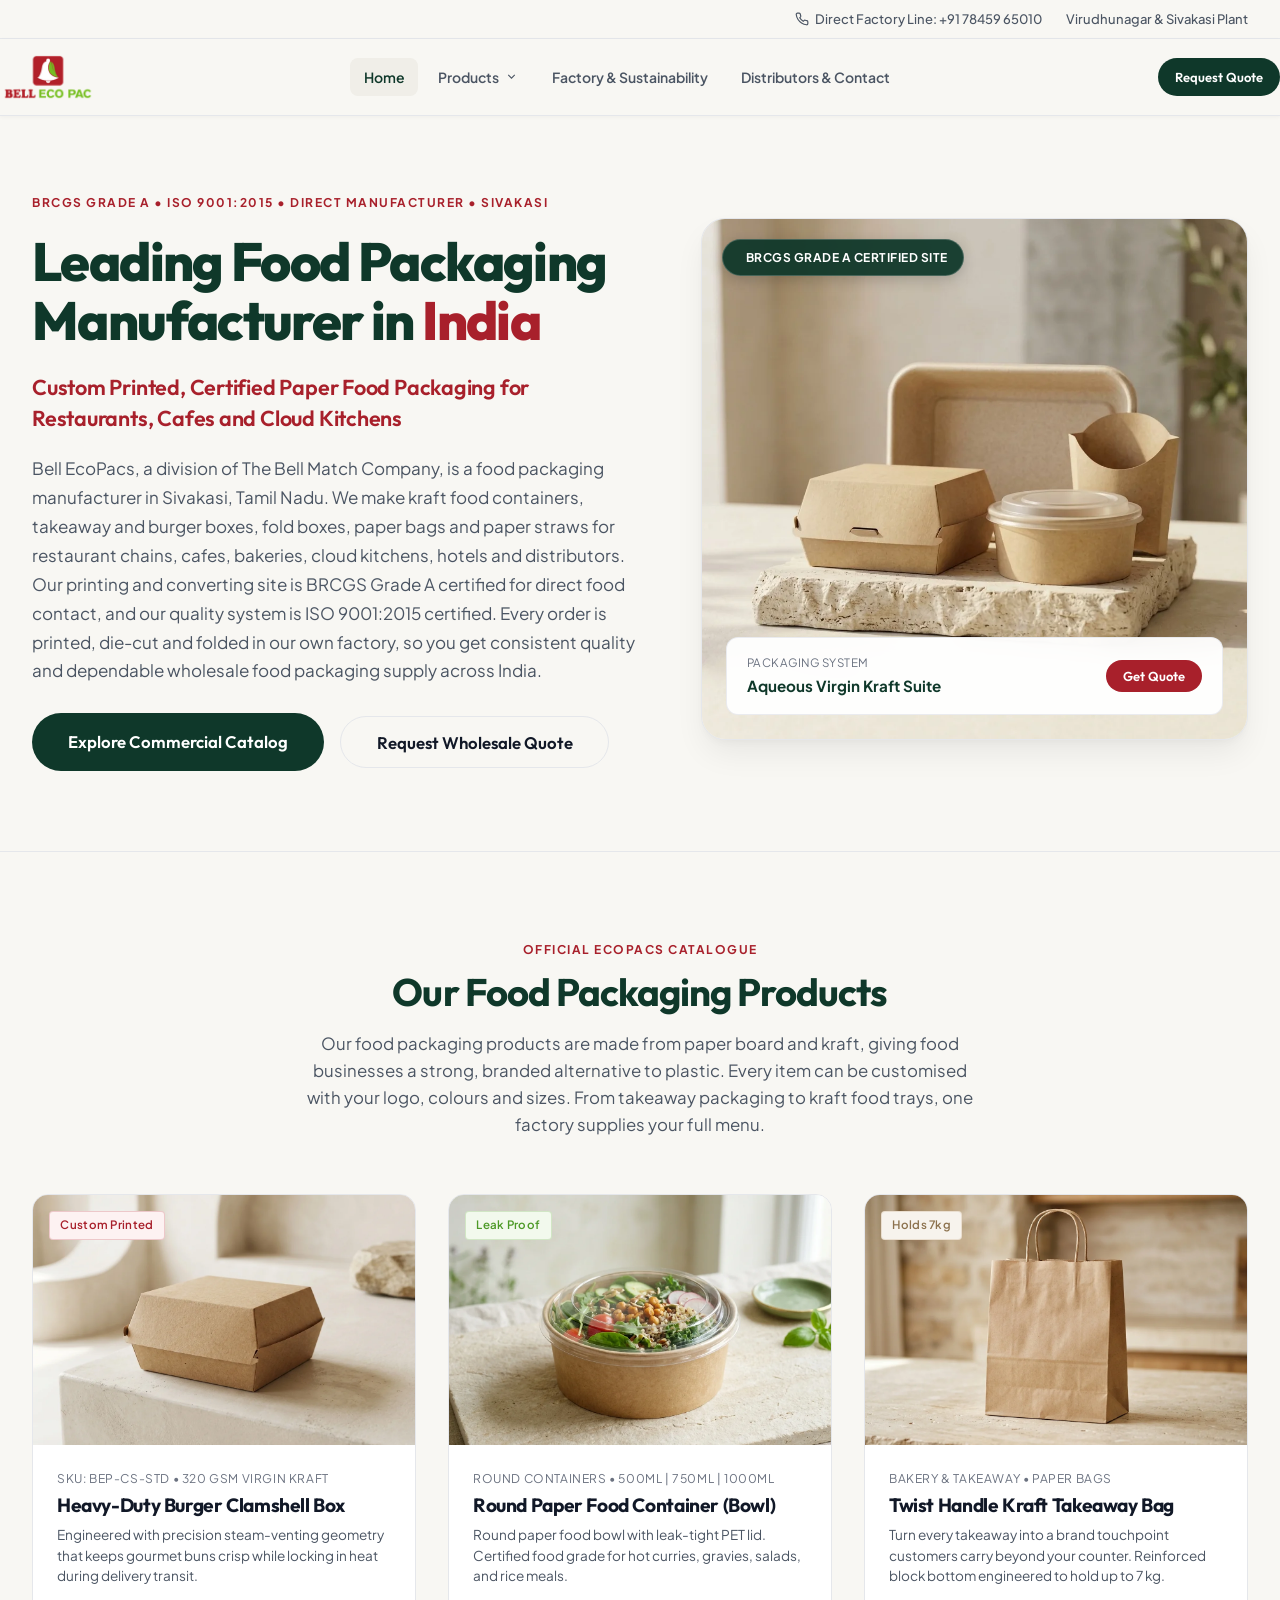
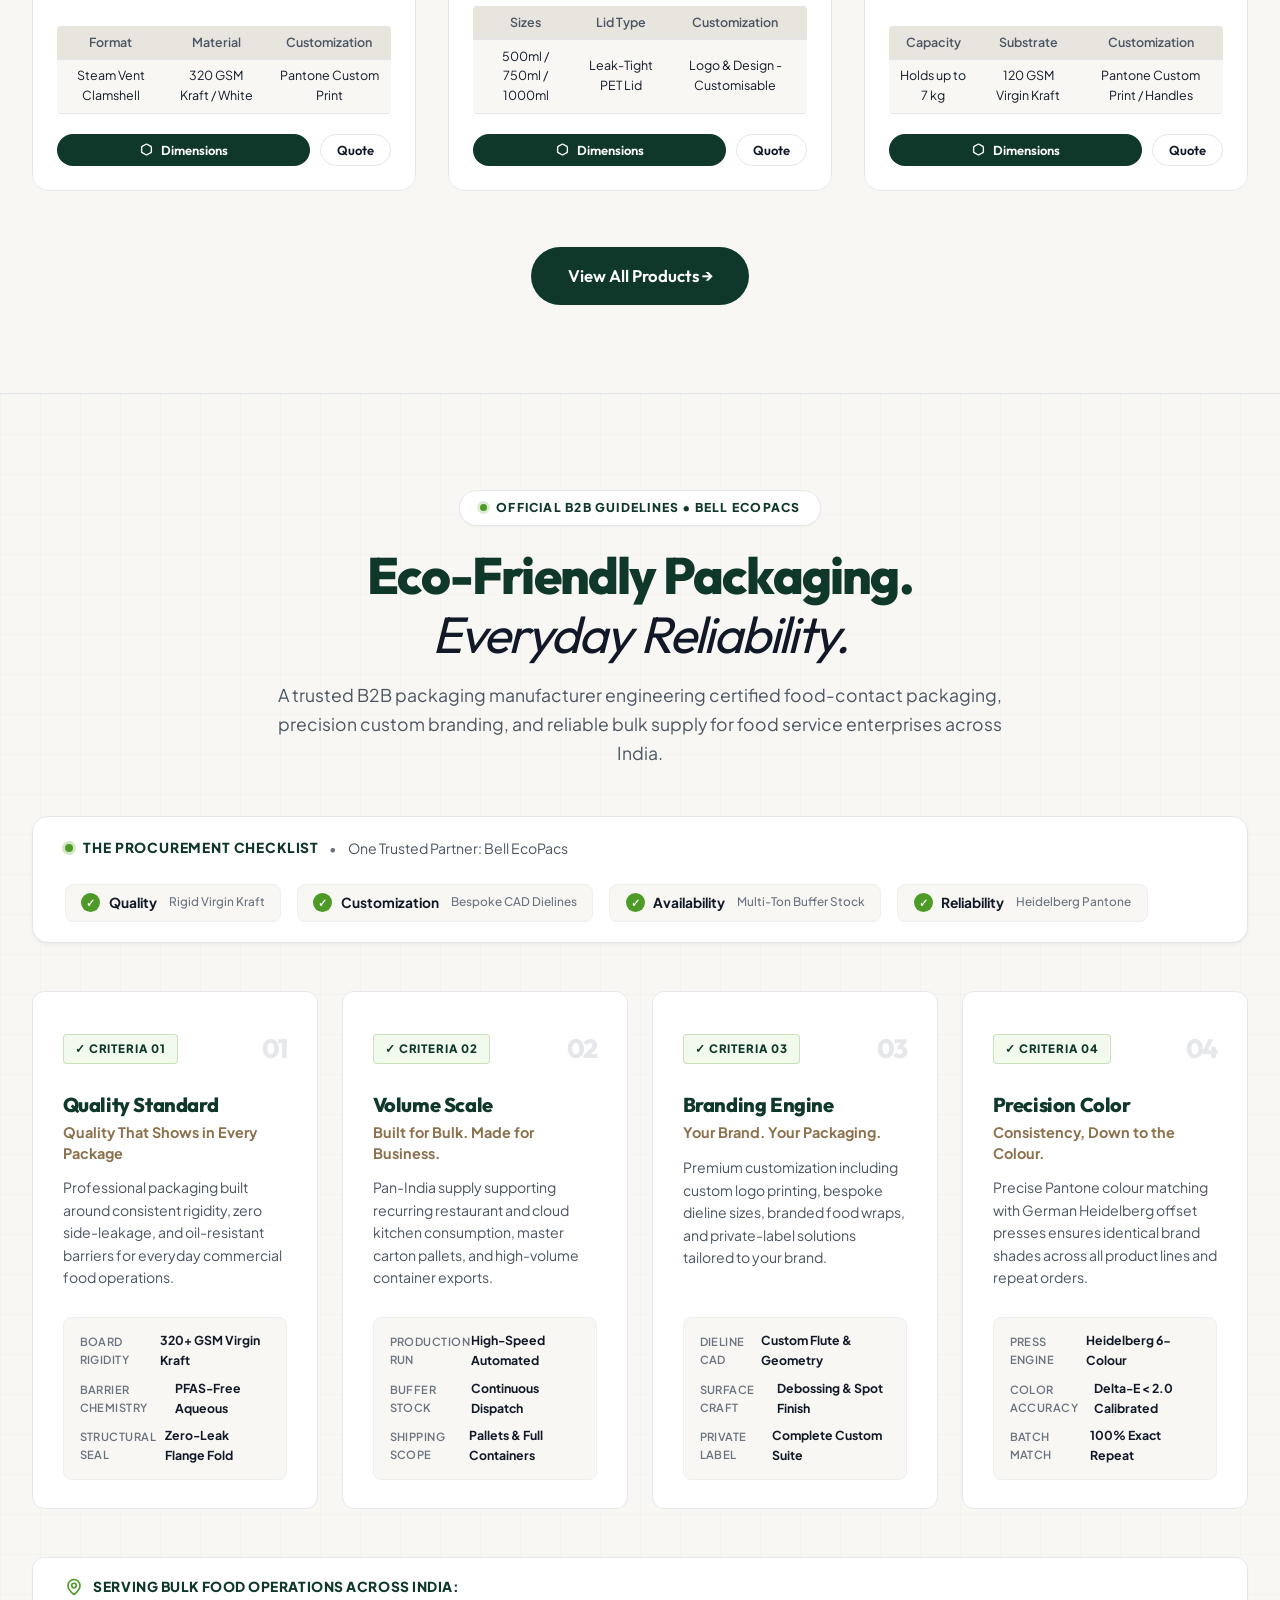
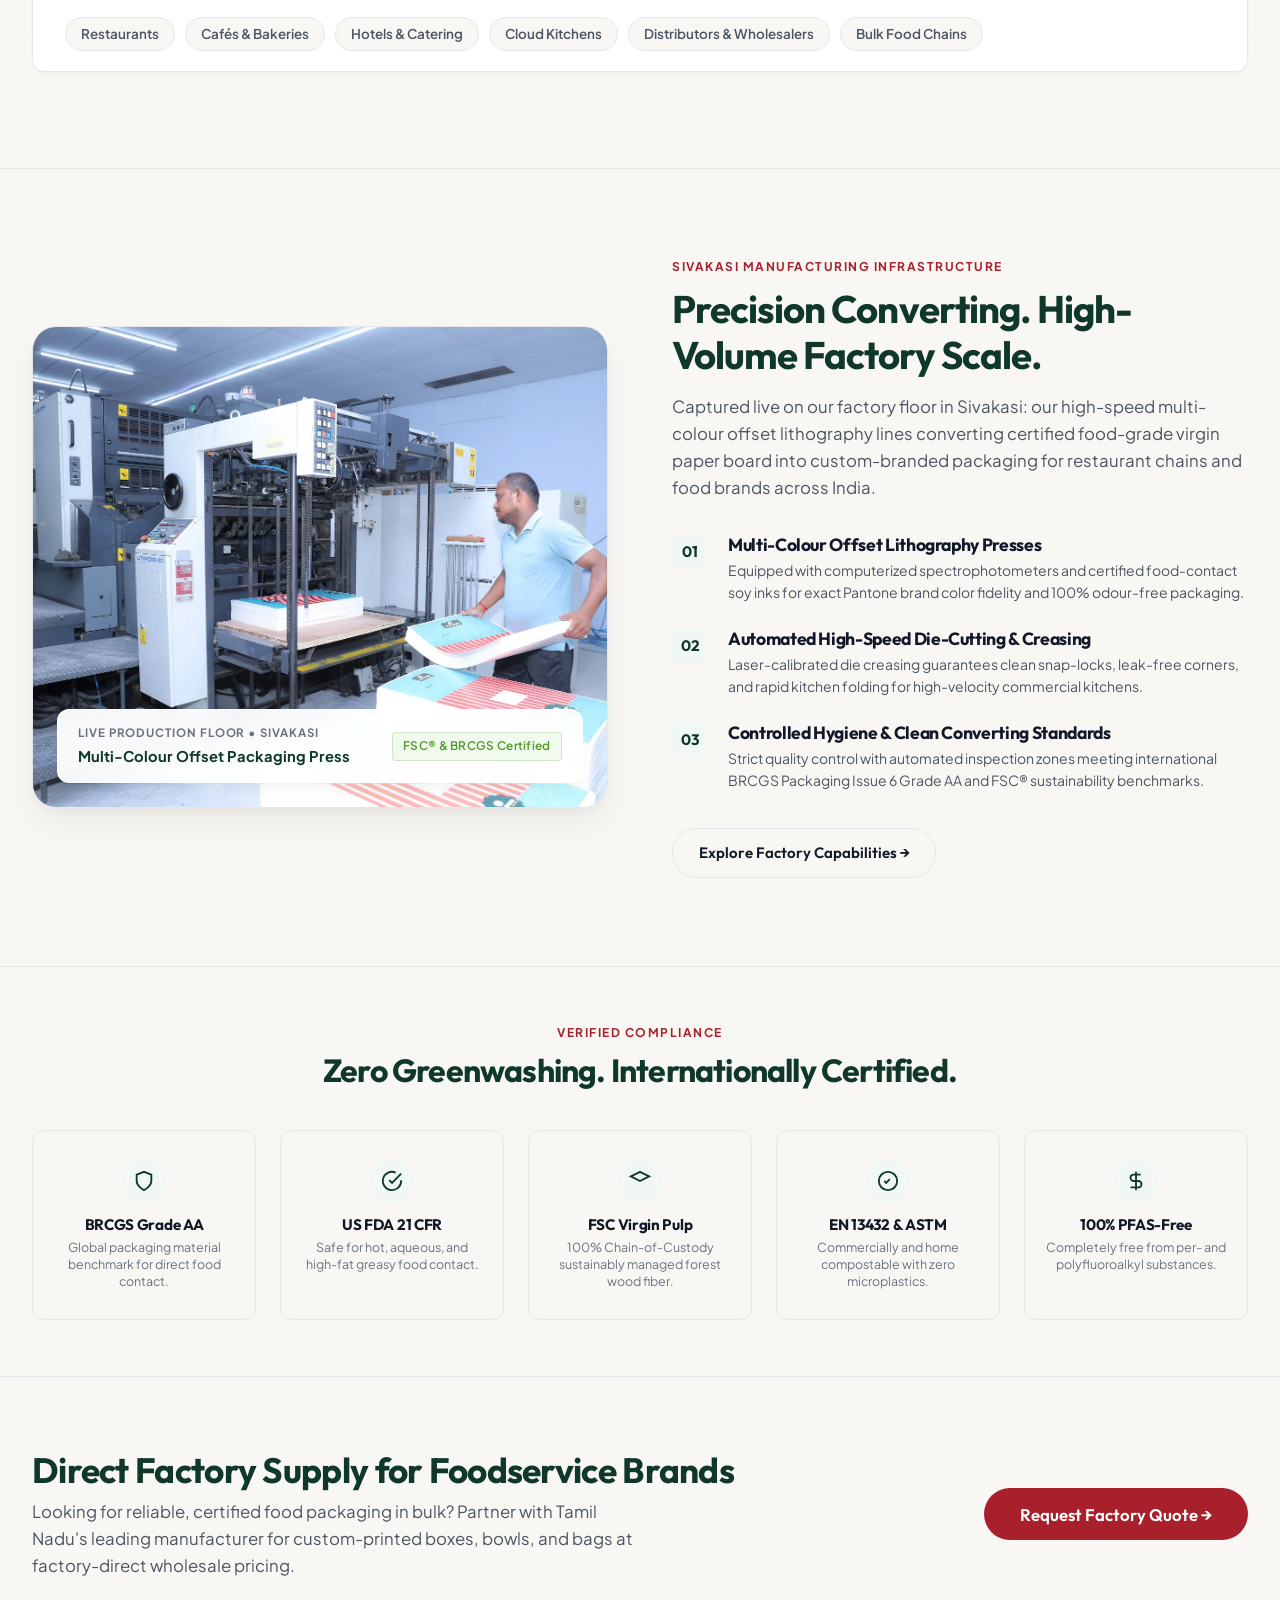
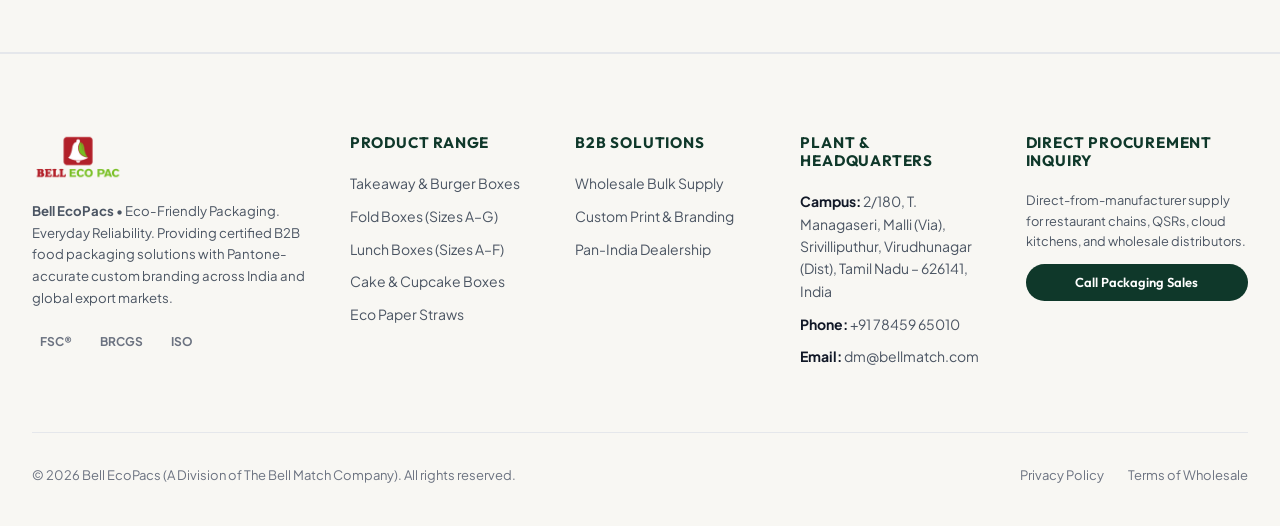
==== commit 6cef6339: "Update Our Food Packaging Products section header with official catalogue copy" ====
--- a/index.html
+++ b/index.html
@@ -148,9 +148,9 @@
       
       <div class="section-header">
         <span class="section-overline">Official EcoPacs Catalogue</span>
-        <h2 class="section-title">Built for Your Business</h2>
+        <h2 class="section-title">Our Food Packaging Products</h2>
         <p class="section-description">
-          Eco-friendly, food-compliant and customizable packaging solutions built for restaurants, cafes, bakeries, and cloud kitchens across India.
+          Our food packaging products are made from paper board and kraft, giving food businesses a strong, branded alternative to plastic. Every item can be customised with your logo, colours and sizes. From takeaway packaging to kraft food trays, one factory supplies your full menu.
         </p>
       </div>
 
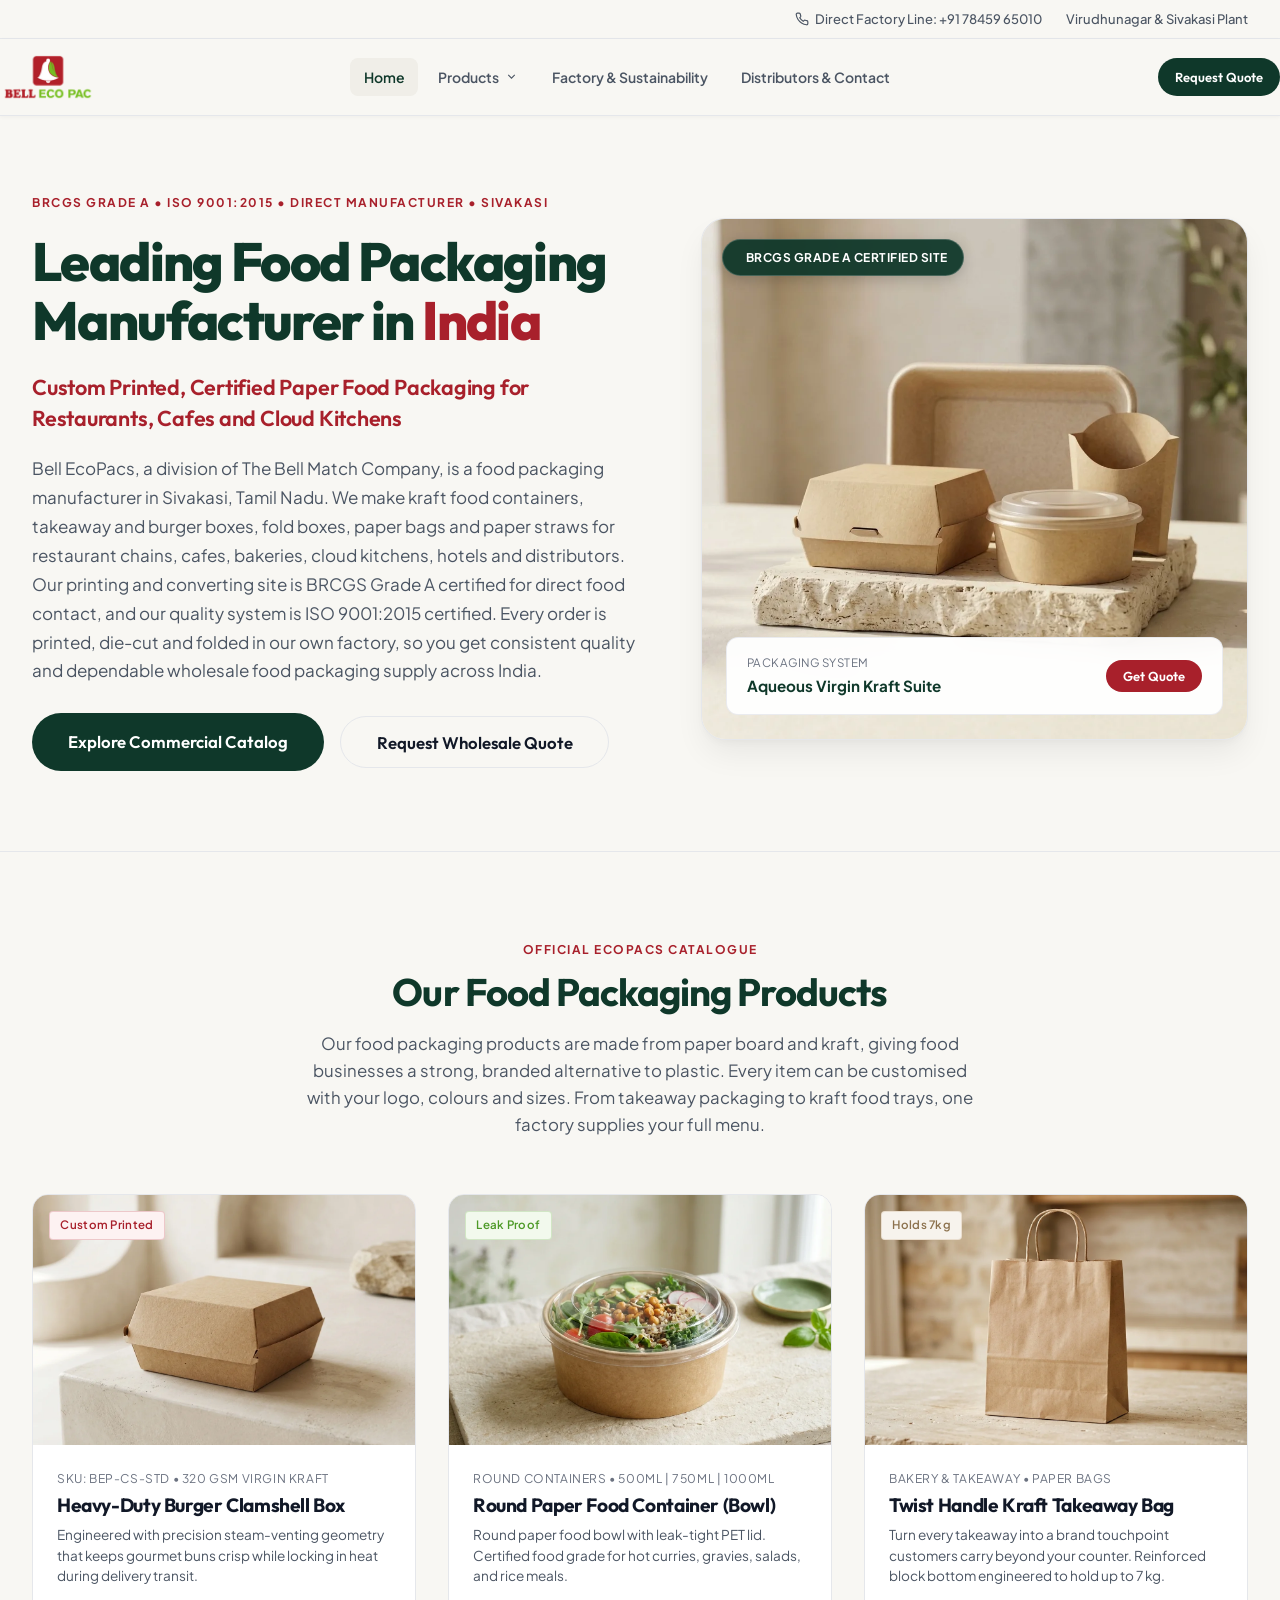
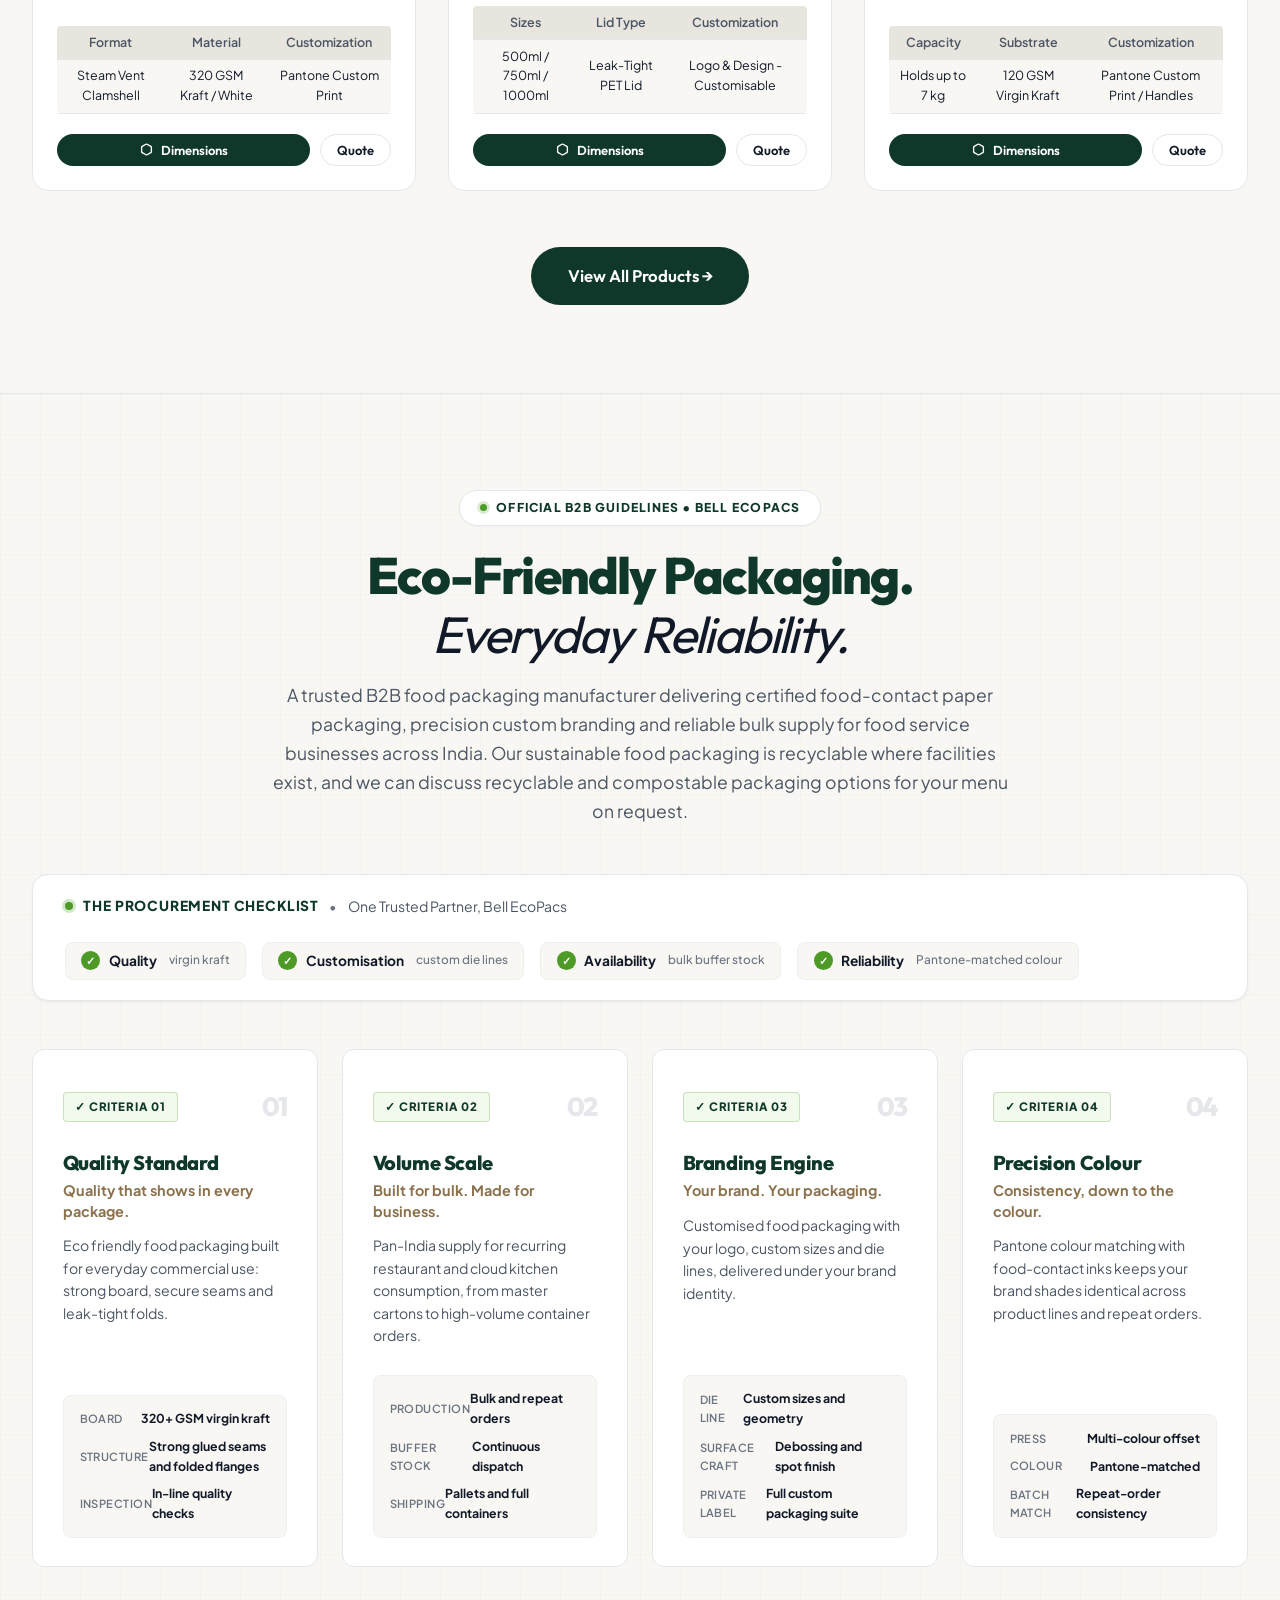
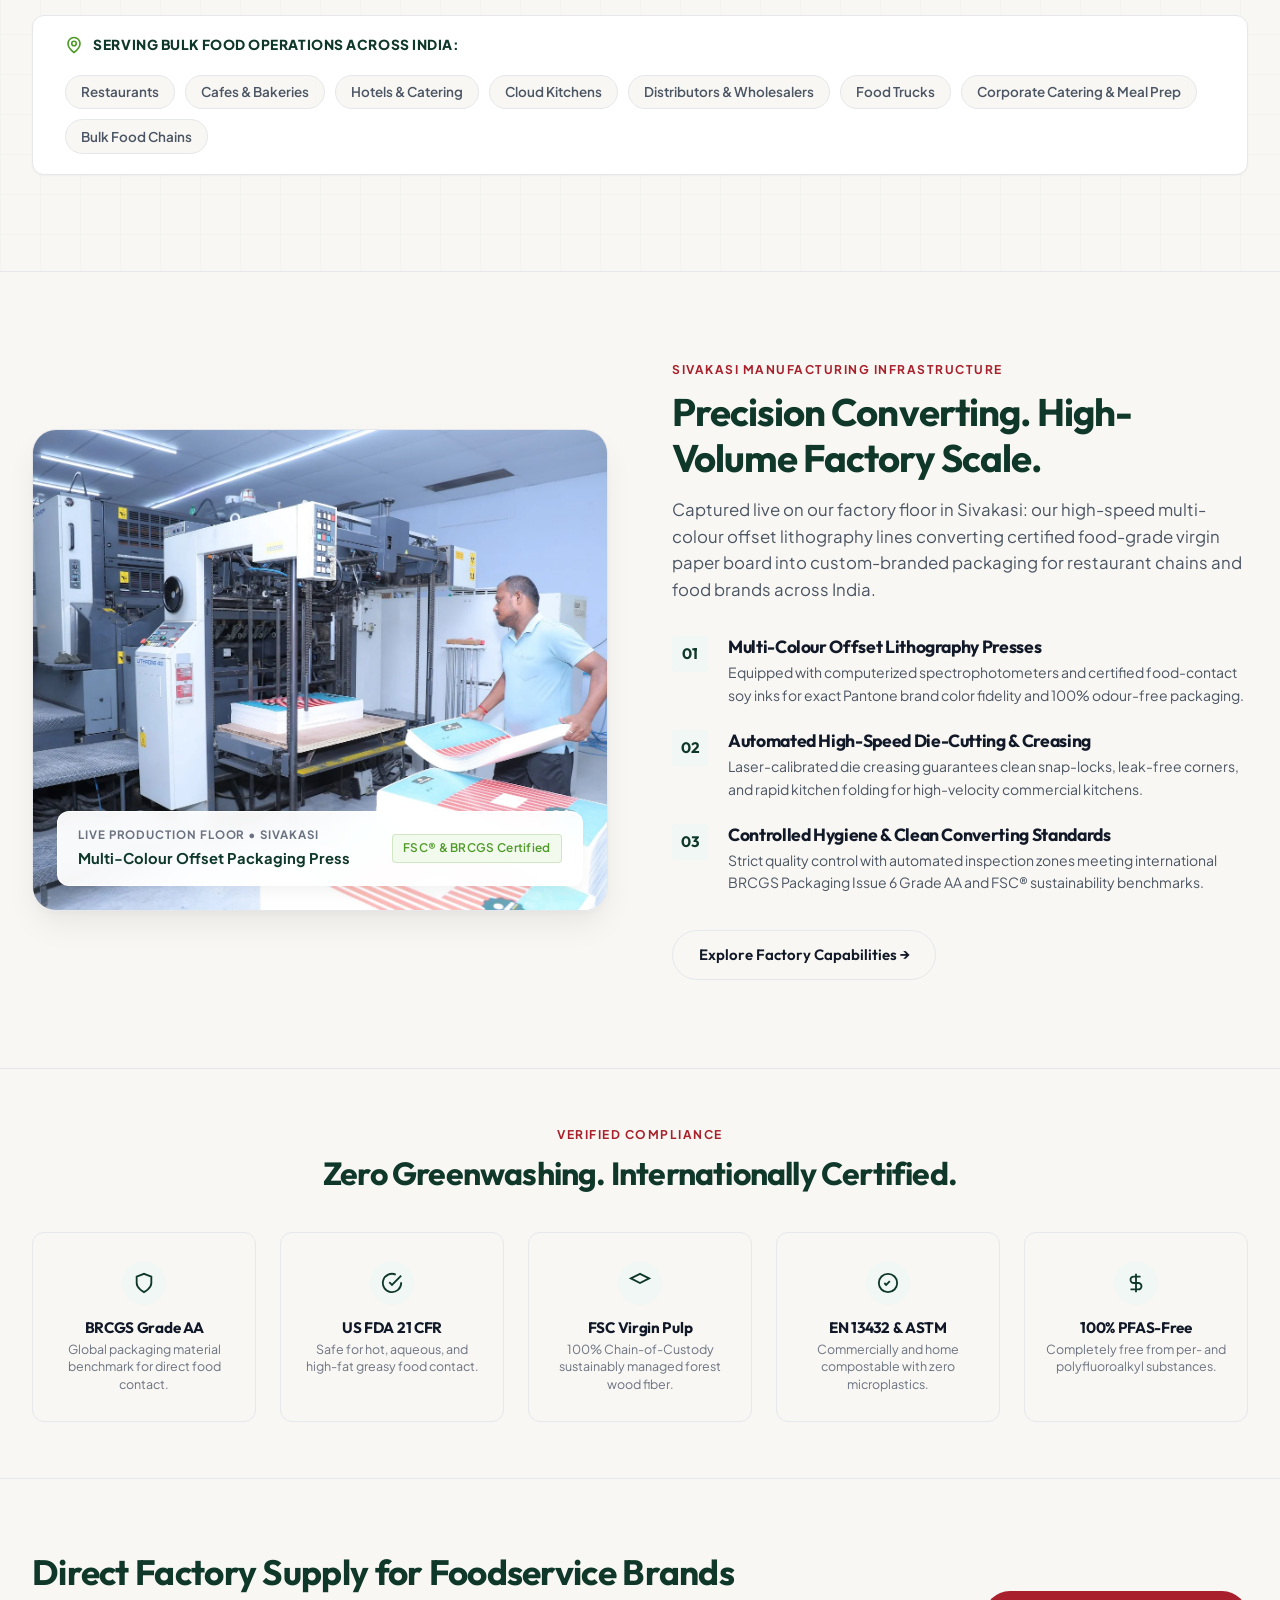
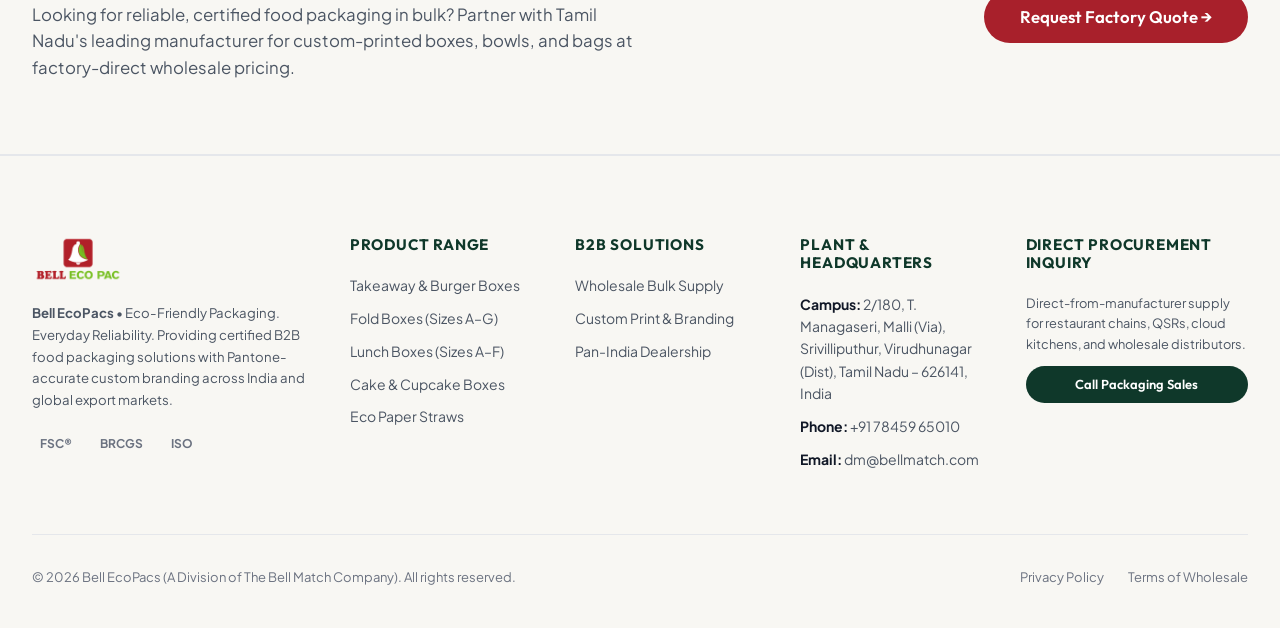
==== commit c6eb2484: "Update B2B Guidelines & Procurement Checklist section with official copy" ====
--- a/index.html
+++ b/index.html
@@ -260,14 +260,14 @@
       <div class="procurement-header">
         <div class="procurement-eyebrow">
           <span class="eyebrow-accent-dot"></span>
-          Official B2B Guidelines &bull; Bell EcoPacs
+          OFFICIAL B2B GUIDELINES &bull; BELL ECOPACS
         </div>
         <h2 class="procurement-display-title">
           Eco-Friendly Packaging.<br>
           <em>Everyday Reliability.</em>
         </h2>
         <p class="procurement-subtext">
-          A trusted B2B packaging manufacturer engineering certified food-contact packaging, precision custom branding, and reliable bulk supply for food service enterprises across India.
+          A trusted B2B food packaging manufacturer delivering certified food-contact paper packaging, precision custom branding and reliable bulk supply for food service businesses across India. Our sustainable food packaging is recyclable where facilities exist, and we can discuss recyclable and compostable packaging options for your menu on request.
         </p>
       </div>
 
@@ -277,28 +277,28 @@
           <span class="assurance-dot"></span>
           <strong>The Procurement Checklist</strong>
           <span class="assurance-sep">&bull;</span>
-          <span>One Trusted Partner: Bell EcoPacs</span>
+          <span>One Trusted Partner, Bell EcoPacs</span>
         </div>
         <div class="assurance-metrics-cluster">
           <div class="assurance-metric-pill">
             <span class="metric-chk">&#10003;</span>
             <strong>Quality</strong>
-            <small>Rigid Virgin Kraft</small>
+            <small>virgin kraft</small>
           </div>
           <div class="assurance-metric-pill">
             <span class="metric-chk">&#10003;</span>
-            <strong>Customization</strong>
-            <small>Bespoke CAD Dielines</small>
+            <strong>Customisation</strong>
+            <small>custom die lines</small>
           </div>
           <div class="assurance-metric-pill">
             <span class="metric-chk">&#10003;</span>
             <strong>Availability</strong>
-            <small>Multi-Ton Buffer Stock</small>
+            <small>bulk buffer stock</small>
           </div>
           <div class="assurance-metric-pill">
             <span class="metric-chk">&#10003;</span>
             <strong>Reliability</strong>
-            <small>Heidelberg Pantone</small>
+            <small>Pantone-matched colour</small>
           </div>
         </div>
       </div>
@@ -313,21 +313,21 @@
             <span class="pillar-index-num">01</span>
           </div>
           <h3 class="pillar-main-title">Quality Standard</h3>
-          <div class="pillar-usp-headline">Quality That Shows in Every Package</div>
-          <p class="pillar-body-text">Professional packaging built around consistent rigidity, zero side-leakage, and oil-resistant barriers for everyday commercial food operations.</p>
+          <div class="pillar-usp-headline">Quality that shows in every package.</div>
+          <p class="pillar-body-text">Eco friendly food packaging built for everyday commercial use: strong board, secure seams and leak-tight folds.</p>
           
           <div class="pillar-spec-drawer">
             <div class="spec-row">
-              <span class="spec-key">Board Rigidity</span>
-              <span class="spec-val">320+ GSM Virgin Kraft</span>
-            </div>
-            <div class="spec-row">
-              <span class="spec-key">Barrier Chemistry</span>
-              <span class="spec-val">PFAS-Free Aqueous</span>
-            </div>
-            <div class="spec-row">
-              <span class="spec-key">Structural Seal</span>
-              <span class="spec-val">Zero-Leak Flange Fold</span>
+              <span class="spec-key">Board</span>
+              <span class="spec-val">320+ GSM virgin kraft</span>
+            </div>
+            <div class="spec-row">
+              <span class="spec-key">Structure</span>
+              <span class="spec-val">Strong glued seams and folded flanges</span>
+            </div>
+            <div class="spec-row">
+              <span class="spec-key">Inspection</span>
+              <span class="spec-val">In-line quality checks</span>
             </div>
           </div>
         </article>
@@ -339,21 +339,21 @@
             <span class="pillar-index-num">02</span>
           </div>
           <h3 class="pillar-main-title">Volume Scale</h3>
-          <div class="pillar-usp-headline">Built for Bulk. Made for Business.</div>
-          <p class="pillar-body-text">Pan-India supply supporting recurring restaurant and cloud kitchen consumption, master carton pallets, and high-volume container exports.</p>
+          <div class="pillar-usp-headline">Built for bulk. Made for business.</div>
+          <p class="pillar-body-text">Pan-India supply for recurring restaurant and cloud kitchen consumption, from master cartons to high-volume container orders.</p>
           
           <div class="pillar-spec-drawer">
             <div class="spec-row">
-              <span class="spec-key">Production Run</span>
-              <span class="spec-val">High-Speed Automated</span>
-            </div>
-            <div class="spec-row">
-              <span class="spec-key">Buffer Stock</span>
-              <span class="spec-val">Continuous Dispatch</span>
-            </div>
-            <div class="spec-row">
-              <span class="spec-key">Shipping Scope</span>
-              <span class="spec-val">Pallets &amp; Full Containers</span>
+              <span class="spec-key">Production</span>
+              <span class="spec-val">Bulk and repeat orders</span>
+            </div>
+            <div class="spec-row">
+              <span class="spec-key">Buffer stock</span>
+              <span class="spec-val">Continuous dispatch</span>
+            </div>
+            <div class="spec-row">
+              <span class="spec-key">Shipping</span>
+              <span class="spec-val">Pallets and full containers</span>
             </div>
           </div>
         </article>
@@ -365,47 +365,47 @@
             <span class="pillar-index-num">03</span>
           </div>
           <h3 class="pillar-main-title">Branding Engine</h3>
-          <div class="pillar-usp-headline">Your Brand. Your Packaging.</div>
-          <p class="pillar-body-text">Premium customization including custom logo printing, bespoke dieline sizes, branded food wraps, and private-label solutions tailored to your brand.</p>
+          <div class="pillar-usp-headline">Your brand. Your packaging.</div>
+          <p class="pillar-body-text">Customised food packaging with your logo, custom sizes and die lines, delivered under your brand identity.</p>
           
           <div class="pillar-spec-drawer">
             <div class="spec-row">
-              <span class="spec-key">Dieline CAD</span>
-              <span class="spec-val">Custom Flute &amp; Geometry</span>
-            </div>
-            <div class="spec-row">
-              <span class="spec-key">Surface Craft</span>
-              <span class="spec-val">Debossing &amp; Spot Finish</span>
-            </div>
-            <div class="spec-row">
-              <span class="spec-key">Private Label</span>
-              <span class="spec-val">Complete Custom Suite</span>
+              <span class="spec-key">Die line</span>
+              <span class="spec-val">Custom sizes and geometry</span>
+            </div>
+            <div class="spec-row">
+              <span class="spec-key">Surface craft</span>
+              <span class="spec-val">Debossing and spot finish</span>
+            </div>
+            <div class="spec-row">
+              <span class="spec-key">Private label</span>
+              <span class="spec-val">Full custom packaging suite</span>
             </div>
           </div>
         </article>
 
-        <!-- Pillar 4: Precision Color -->
+        <!-- Pillar 4: Precision Colour -->
         <article class="procurement-pillar-card">
           <div class="pillar-index-row">
             <span class="pillar-criteria-tag">&#10003; Criteria 04</span>
             <span class="pillar-index-num">04</span>
           </div>
-          <h3 class="pillar-main-title">Precision Color</h3>
-          <div class="pillar-usp-headline">Consistency, Down to the Colour.</div>
-          <p class="pillar-body-text">Precise Pantone colour matching with German Heidelberg offset presses ensures identical brand shades across all product lines and repeat orders.</p>
+          <h3 class="pillar-main-title">Precision Colour</h3>
+          <div class="pillar-usp-headline">Consistency, down to the colour.</div>
+          <p class="pillar-body-text">Pantone colour matching with food-contact inks keeps your brand shades identical across product lines and repeat orders.</p>
           
           <div class="pillar-spec-drawer">
             <div class="spec-row">
-              <span class="spec-key">Press Engine</span>
-              <span class="spec-val">Heidelberg 6-Colour</span>
-            </div>
-            <div class="spec-row">
-              <span class="spec-key">Color Accuracy</span>
-              <span class="spec-val">Delta-E &lt; 2.0 Calibrated</span>
-            </div>
-            <div class="spec-row">
-              <span class="spec-key">Batch Match</span>
-              <span class="spec-val">100% Exact Repeat</span>
+              <span class="spec-key">Press</span>
+              <span class="spec-val">Multi-colour offset</span>
+            </div>
+            <div class="spec-row">
+              <span class="spec-key">Colour</span>
+              <span class="spec-val">Pantone-matched</span>
+            </div>
+            <div class="spec-row">
+              <span class="spec-key">Batch match</span>
+              <span class="spec-val">Repeat-order consistency</span>
             </div>
           </div>
         </article>
@@ -423,10 +423,12 @@
         </div>
         <div class="ecosystem-chips">
           <span class="ecosystem-chip">Restaurants</span>
-          <span class="ecosystem-chip">Caf&eacute;s &amp; Bakeries</span>
+          <span class="ecosystem-chip">Cafes &amp; Bakeries</span>
           <span class="ecosystem-chip">Hotels &amp; Catering</span>
           <span class="ecosystem-chip">Cloud Kitchens</span>
           <span class="ecosystem-chip">Distributors &amp; Wholesalers</span>
+          <span class="ecosystem-chip">Food Trucks</span>
+          <span class="ecosystem-chip">Corporate Catering &amp; Meal Prep</span>
           <span class="ecosystem-chip">Bulk Food Chains</span>
         </div>
       </div>
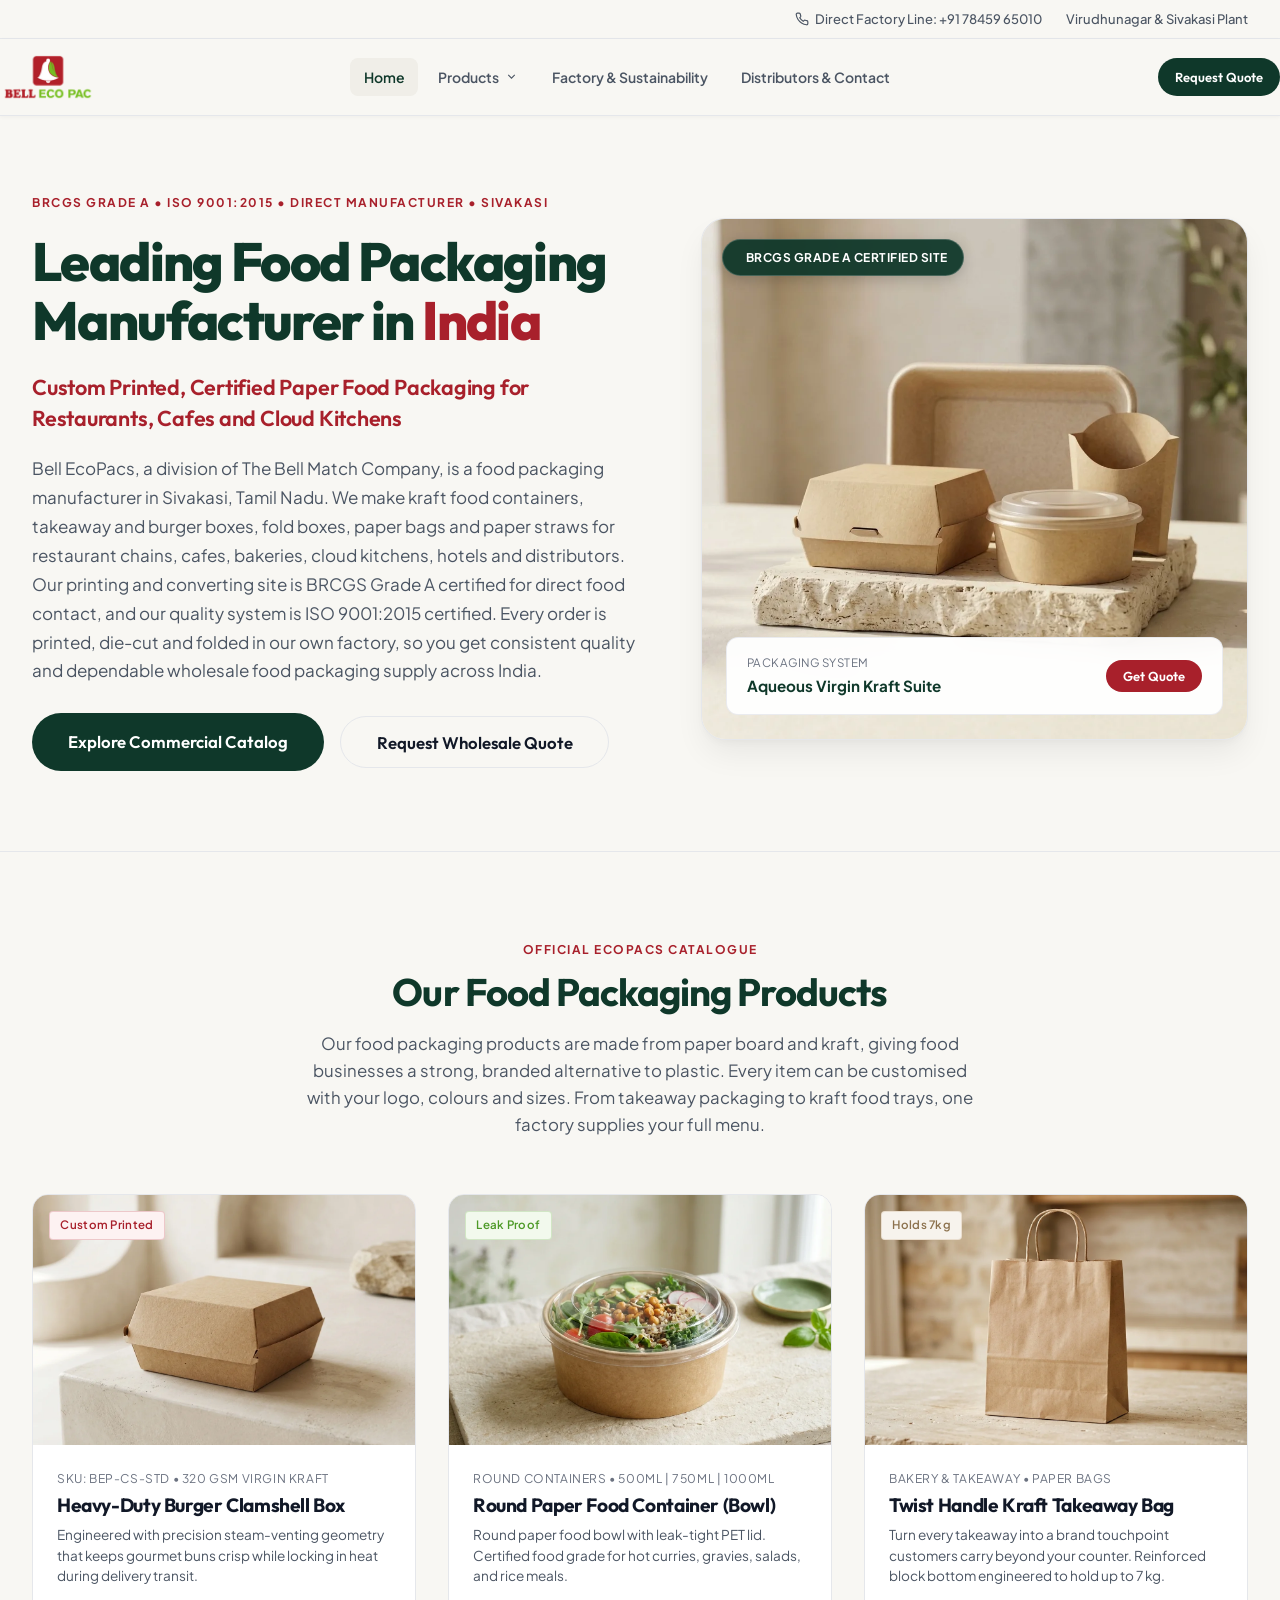
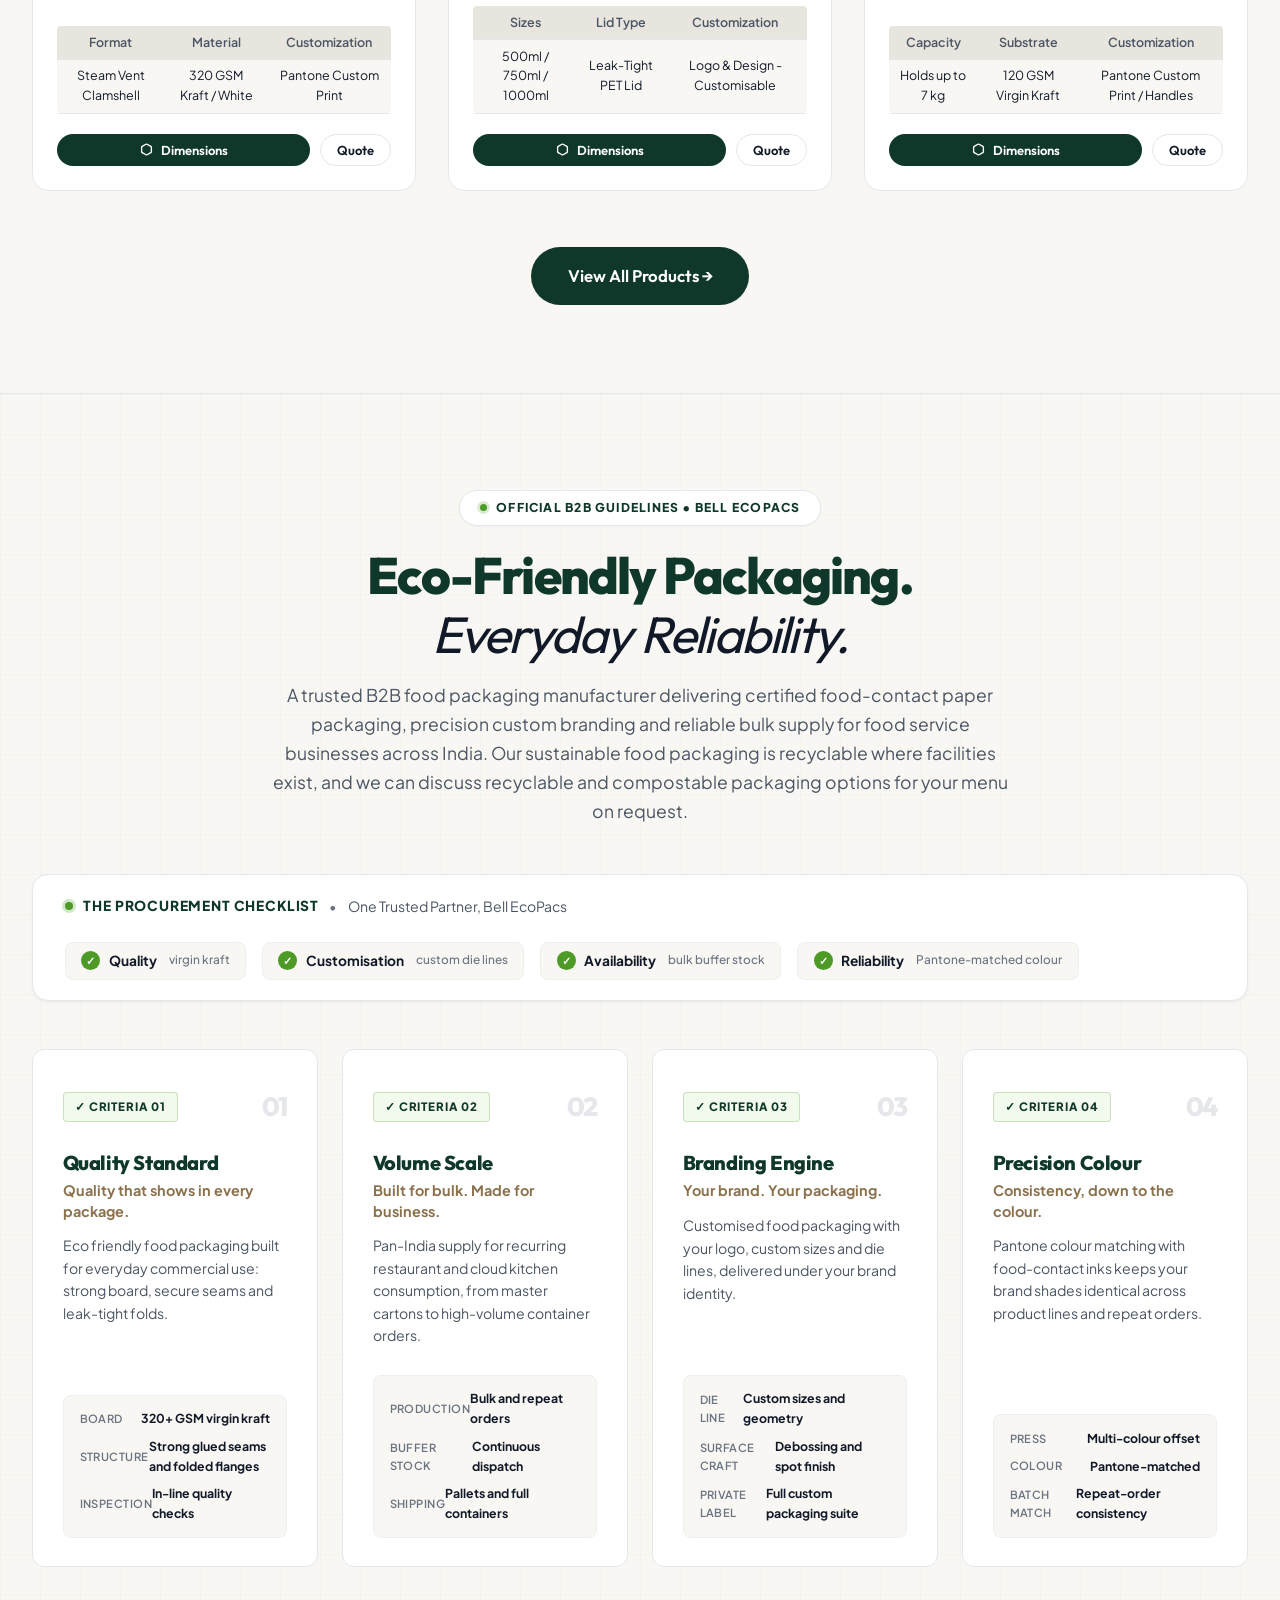
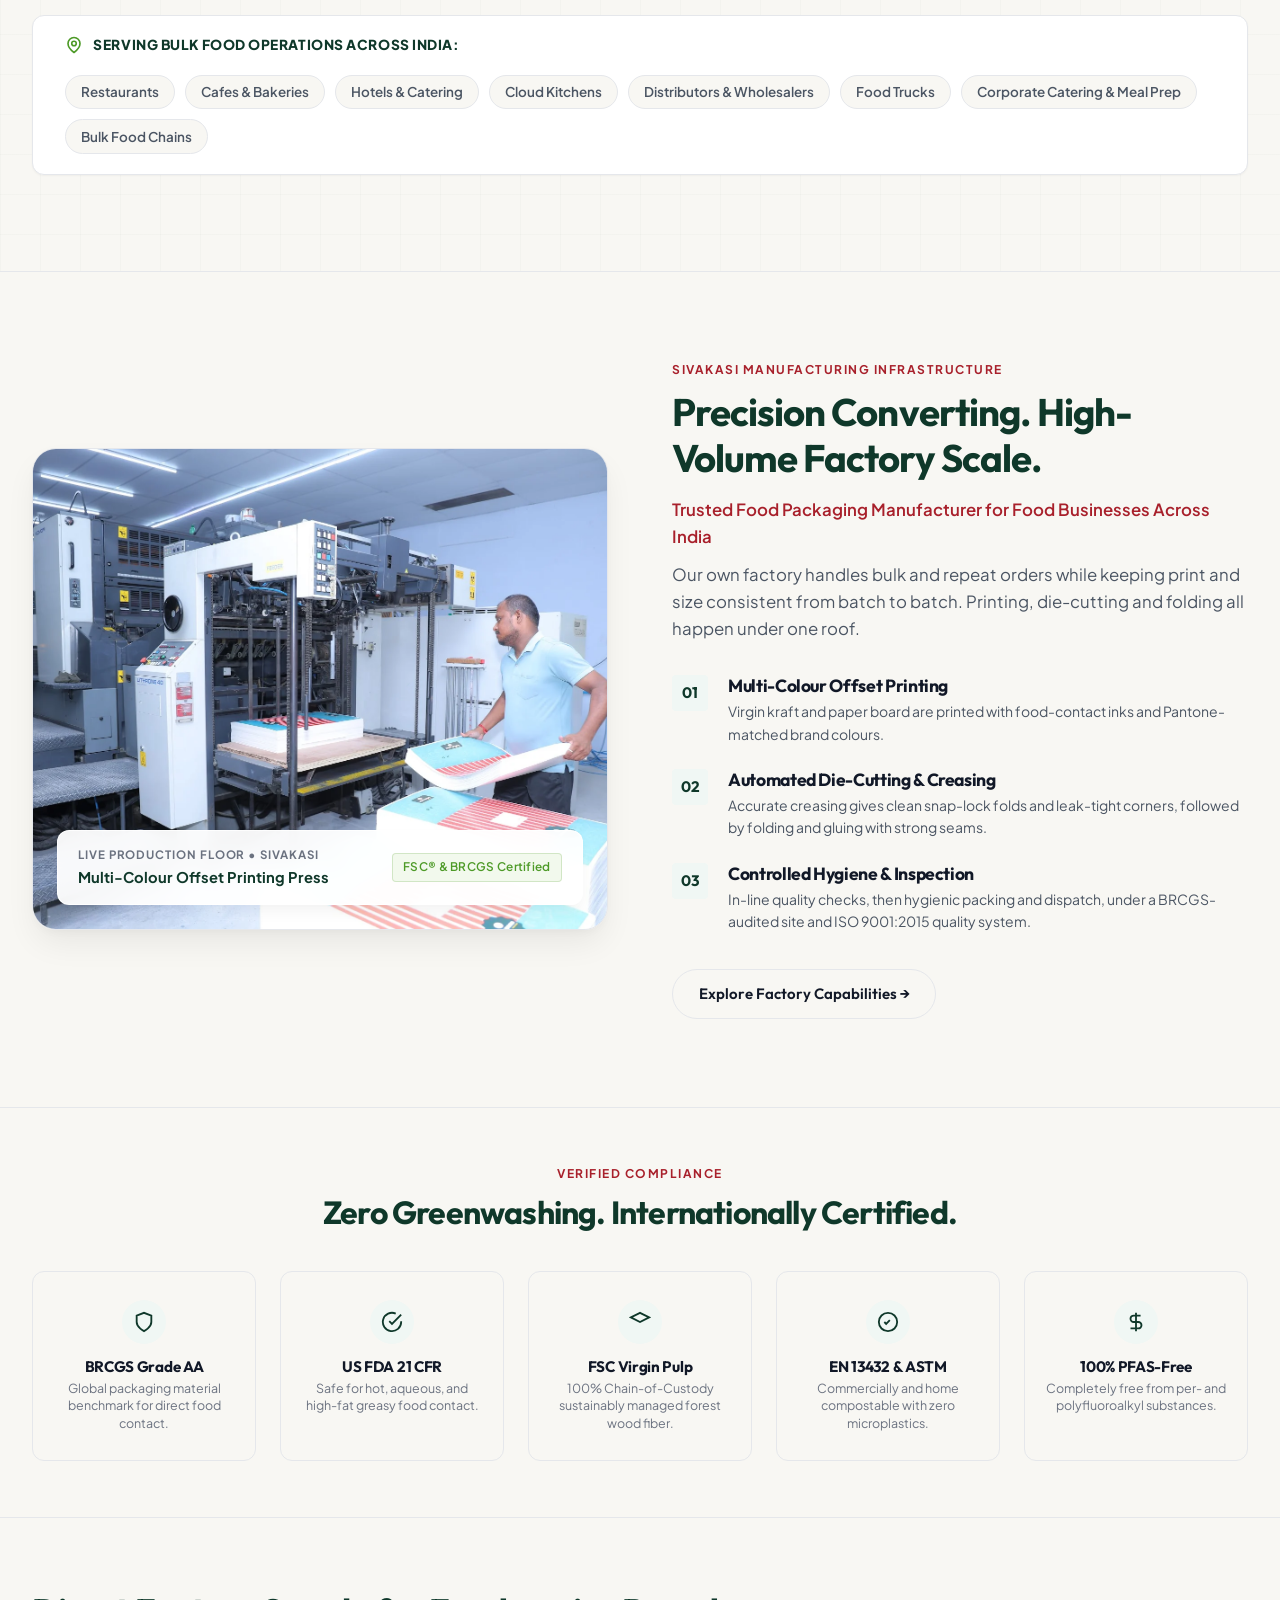
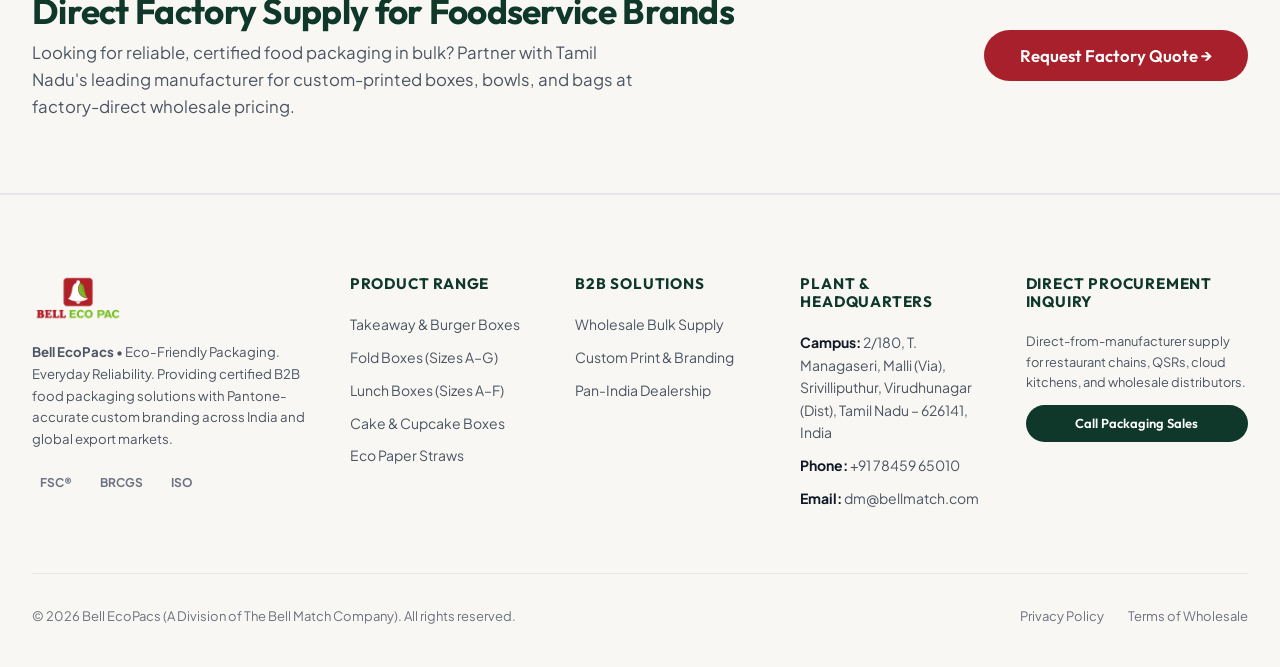
==== commit 461160cc: "Update Sivakasi Manufacturing Infrastructure section with official converting and quality copy" ====
--- a/index.html
+++ b/index.html
@@ -453,7 +453,7 @@
           <div class="factory-live-tag">
             <div>
               <span style="display: block; font-size: 0.72rem; text-transform: uppercase; letter-spacing: 0.08em; color: var(--text-muted); font-weight: 700;">Live Production Floor &bull; Sivakasi</span>
-              <strong style="font-size: 0.92rem; color: var(--primary);">Multi-Colour Offset Packaging Press</strong>
+              <strong style="font-size: 0.92rem; color: var(--primary);">Multi-Colour Offset Printing Press</strong>
             </div>
             <span class="badge badge-eco" style="font-size: 0.74rem;">FSC&reg; &amp; BRCGS Certified</span>
           </div>
@@ -463,30 +463,31 @@
         <div class="factory-content">
           <span class="section-overline">Sivakasi Manufacturing Infrastructure</span>
           <h2 class="section-title">Precision Converting. High-Volume Factory Scale.</h2>
+          <p style="font-size: 1.05rem; font-weight: 600; color: var(--brand-burgundy); margin-bottom: 0.75rem;">Trusted Food Packaging Manufacturer for Food Businesses Across India</p>
           <p class="section-description" style="margin-bottom: 2rem;">
-            Captured live on our factory floor in Sivakasi: our high-speed multi-colour offset lithography lines converting certified food-grade virgin paper board into custom-branded packaging for restaurant chains and food brands across India.
+            Our own factory handles bulk and repeat orders while keeping print and size consistent from batch to batch. Printing, die-cutting and folding all happen under one roof.
           </p>
 
           <ul class="features-editorial-list">
             <li class="feature-editorial-item">
               <div class="feature-num">01</div>
               <div class="feature-content">
-                <h4>Multi-Colour Offset Lithography Presses</h4>
-                <p>Equipped with computerized spectrophotometers and certified food-contact soy inks for exact Pantone brand color fidelity and 100% odour-free packaging.</p>
+                <h4>Multi-Colour Offset Printing</h4>
+                <p>Virgin kraft and paper board are printed with food-contact inks and Pantone-matched brand colours.</p>
               </div>
             </li>
             <li class="feature-editorial-item">
               <div class="feature-num">02</div>
               <div class="feature-content">
-                <h4>Automated High-Speed Die-Cutting &amp; Creasing</h4>
-                <p>Laser-calibrated die creasing guarantees clean snap-locks, leak-free corners, and rapid kitchen folding for high-velocity commercial kitchens.</p>
+                <h4>Automated Die-Cutting &amp; Creasing</h4>
+                <p>Accurate creasing gives clean snap-lock folds and leak-tight corners, followed by folding and gluing with strong seams.</p>
               </div>
             </li>
             <li class="feature-editorial-item">
               <div class="feature-num">03</div>
               <div class="feature-content">
-                <h4>Controlled Hygiene &amp; Clean Converting Standards</h4>
-                <p>Strict quality control with automated inspection zones meeting international BRCGS Packaging Issue 6 Grade AA and FSC&reg; sustainability benchmarks.</p>
+                <h4>Controlled Hygiene &amp; Inspection</h4>
+                <p>In-line quality checks, then hygienic packing and dispatch, under a BRCGS-audited site and ISO 9001:2015 quality system.</p>
               </div>
             </li>
           </ul>
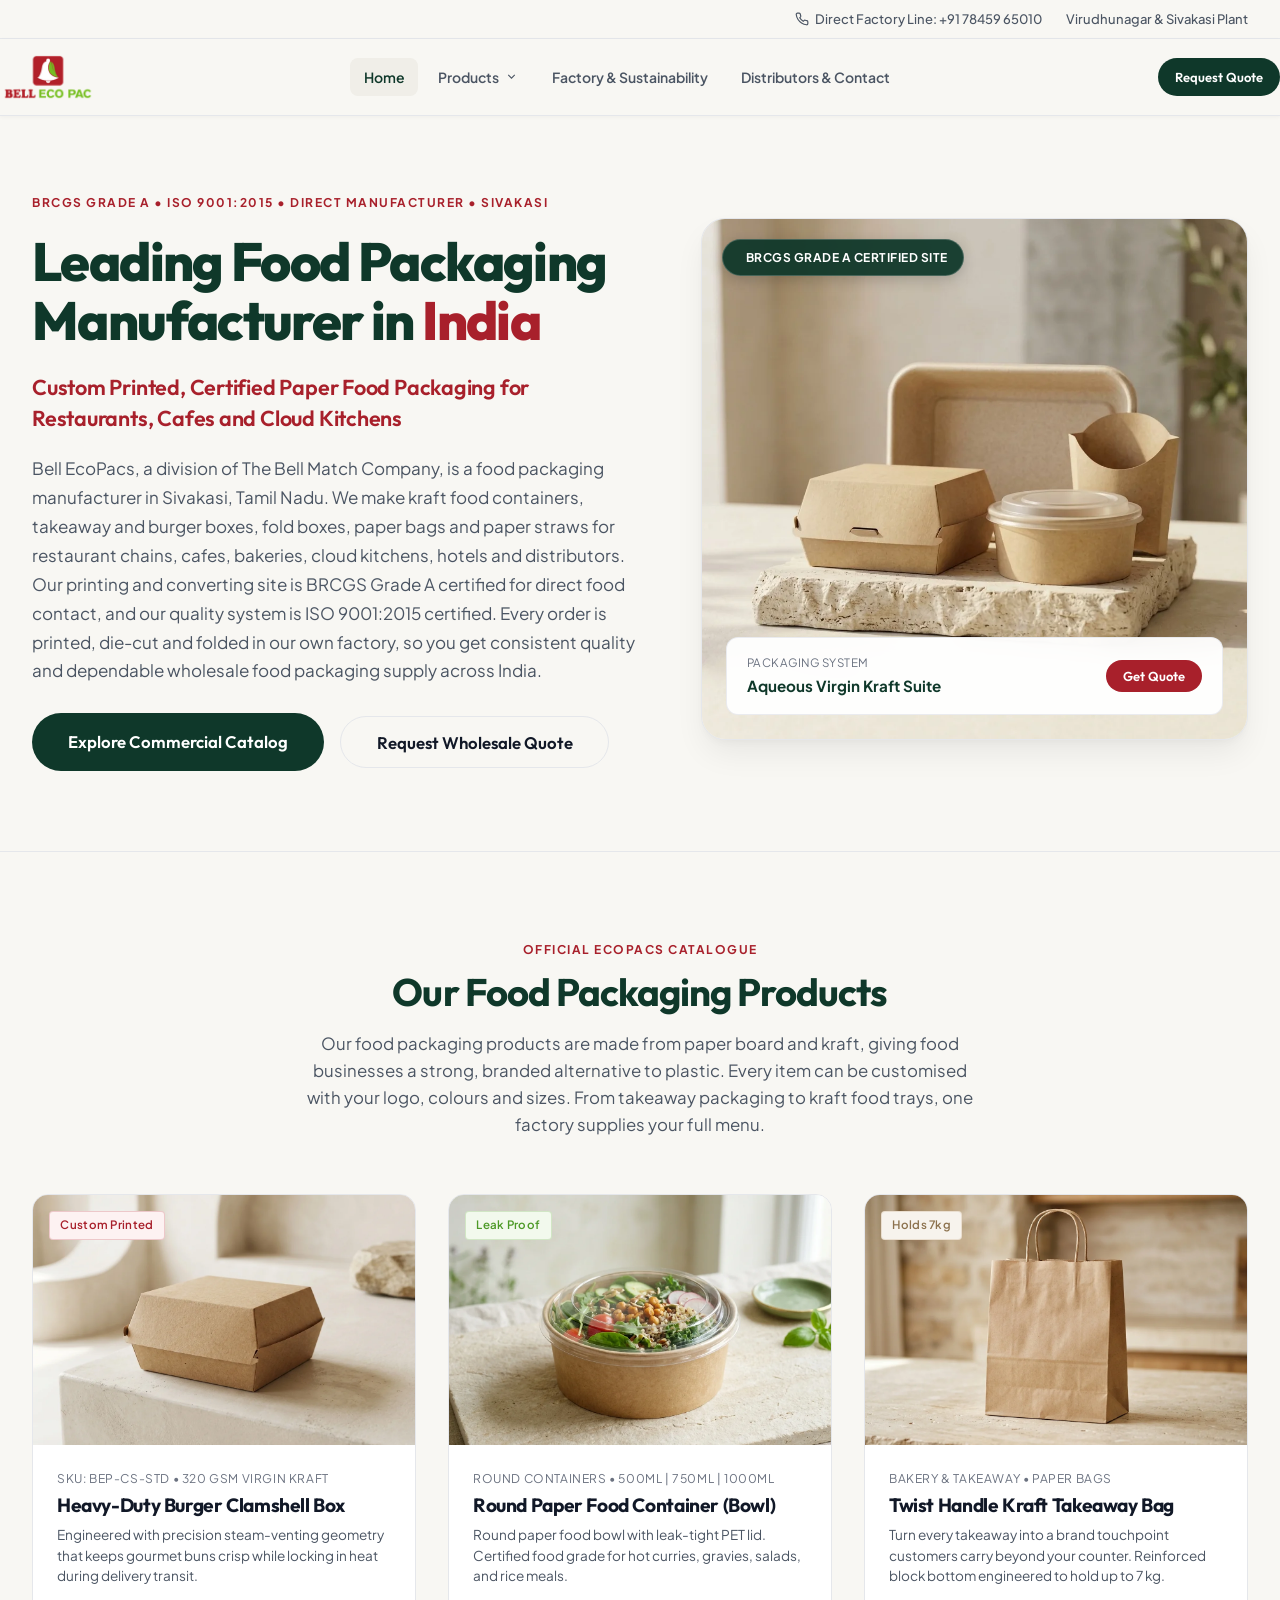
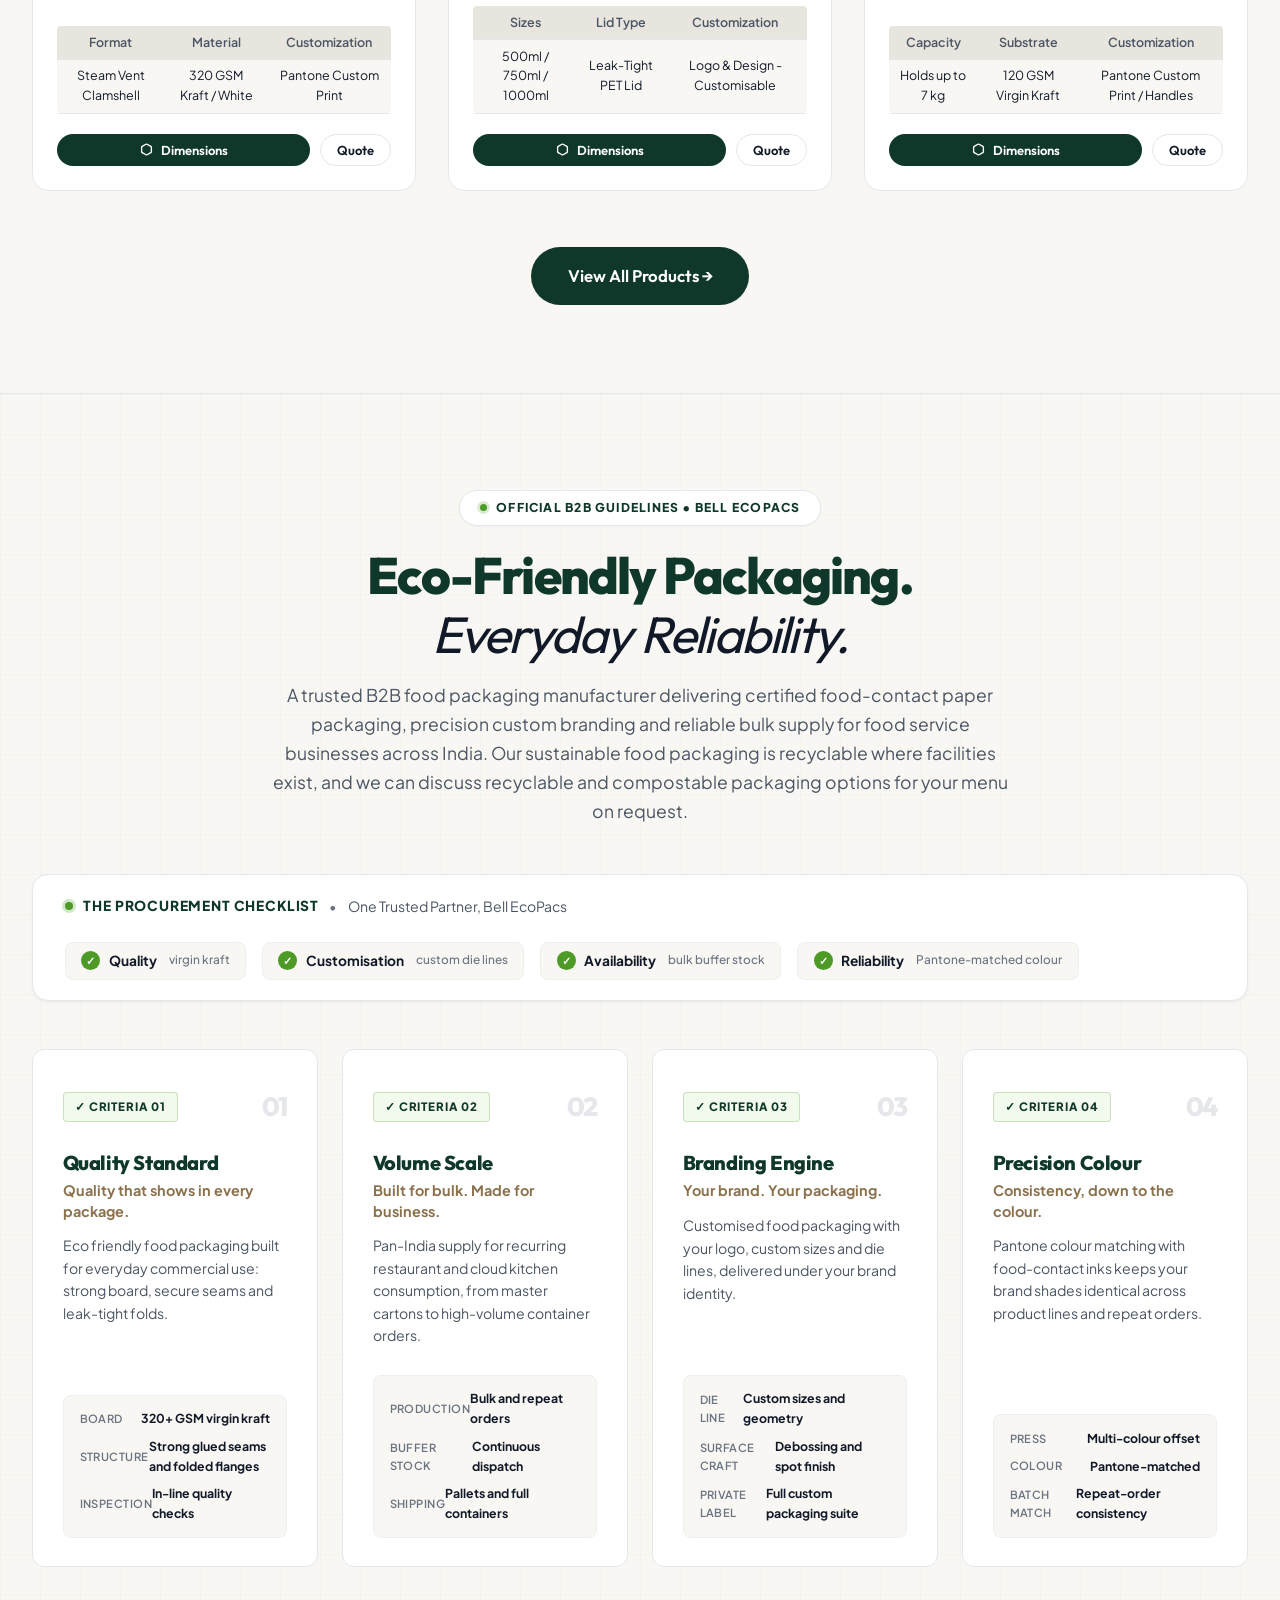
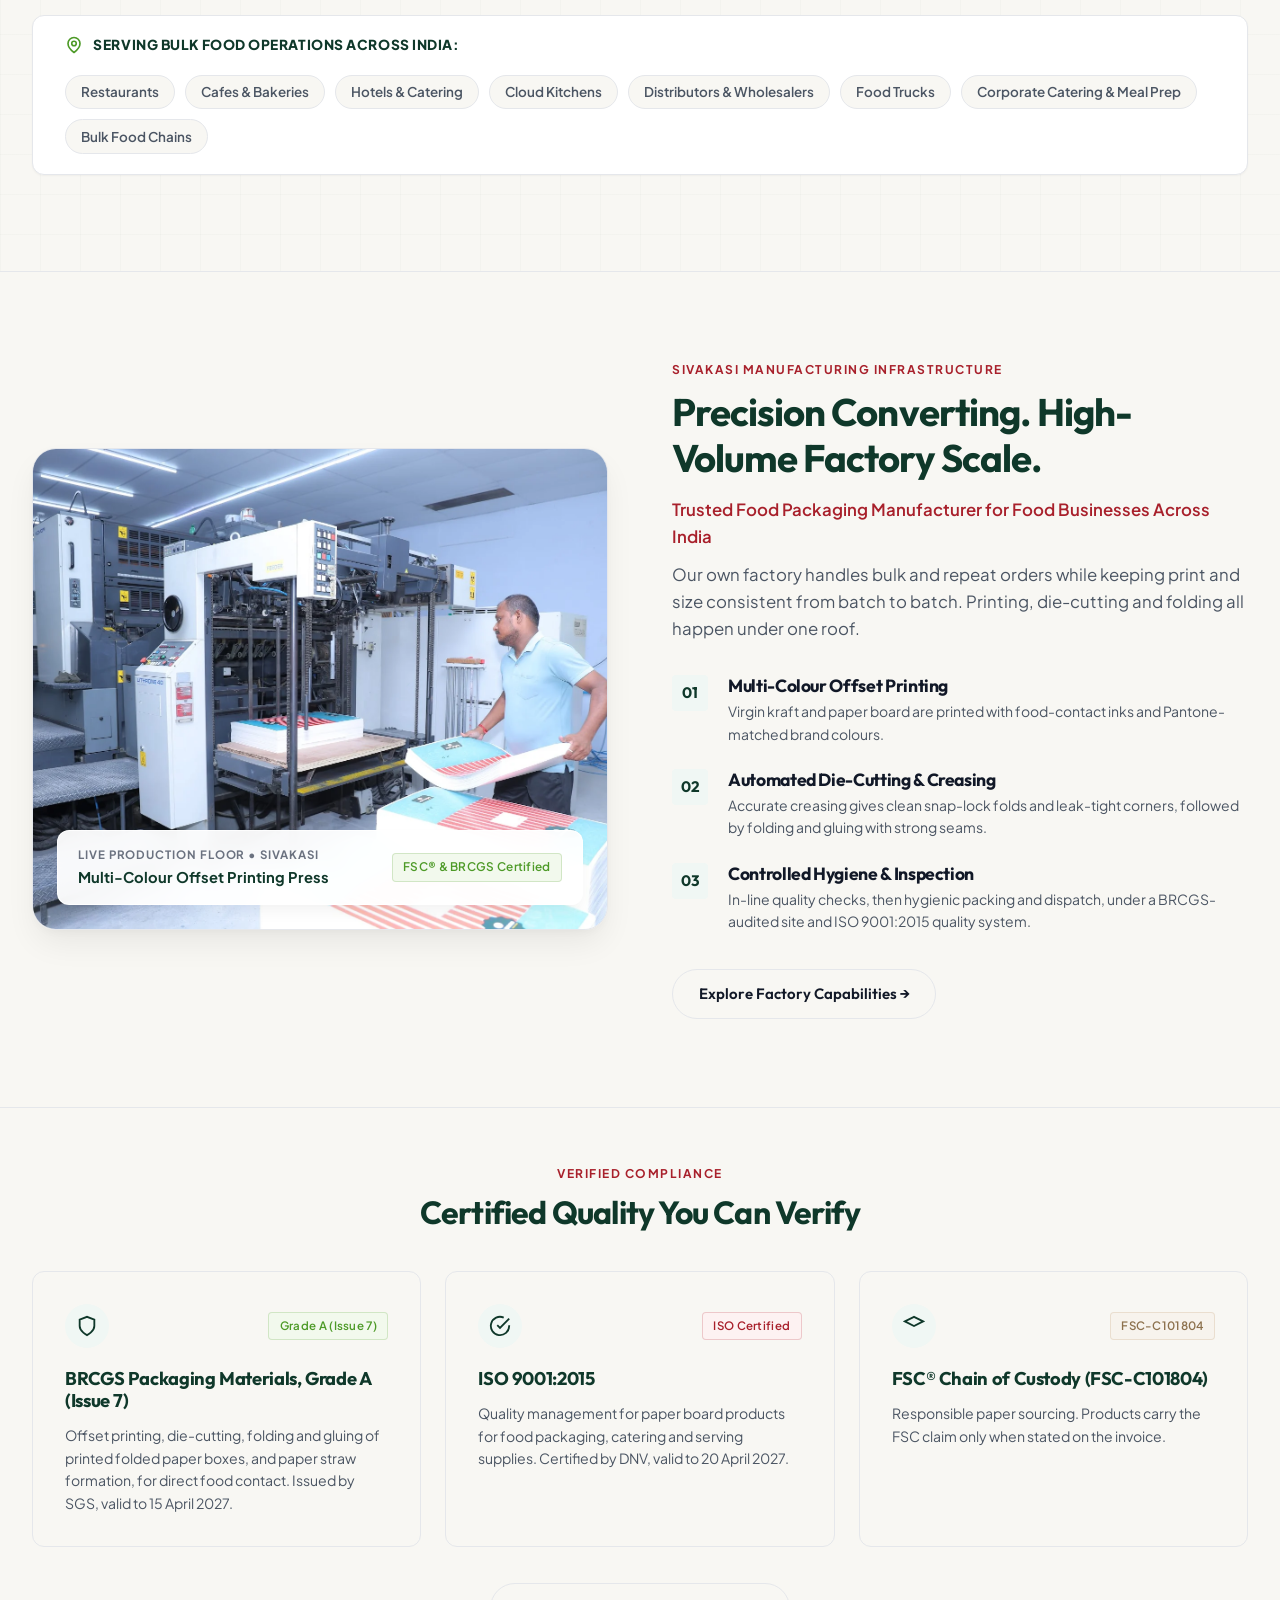
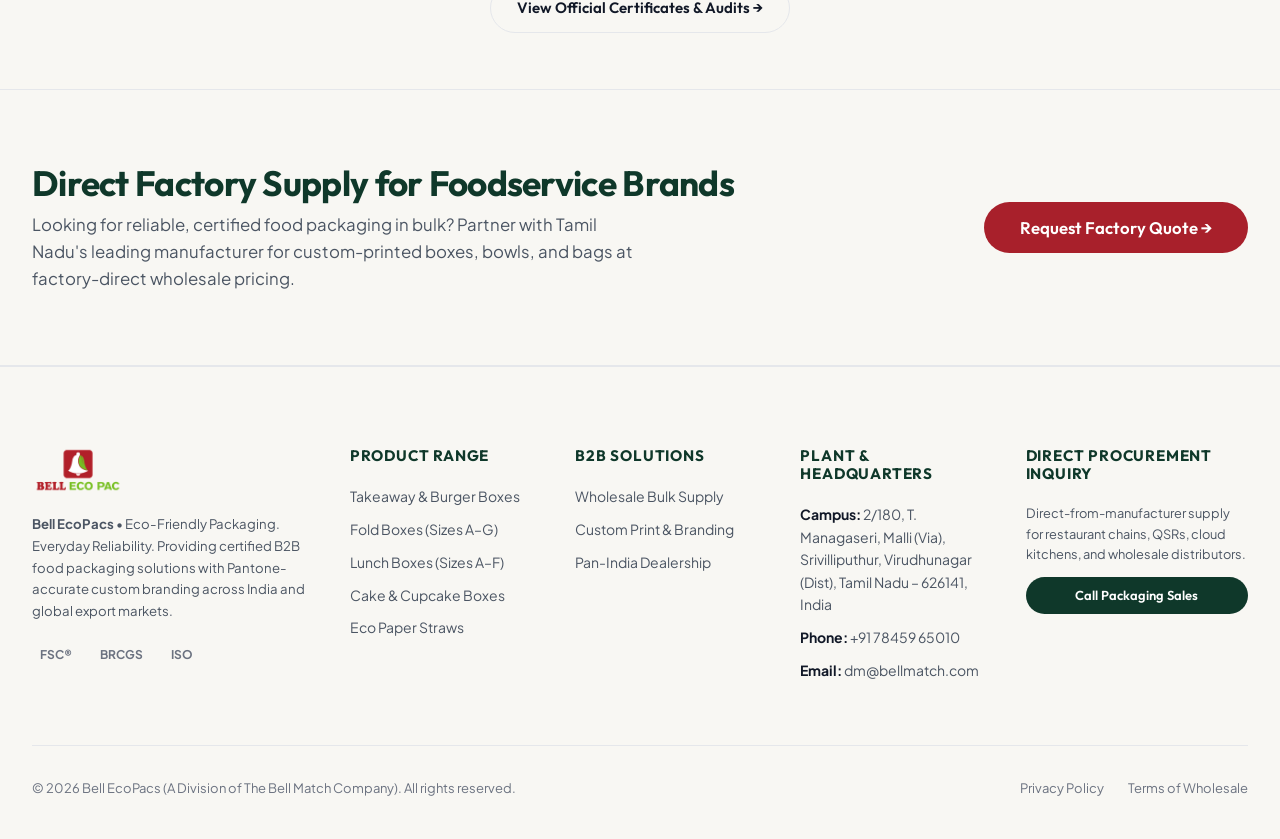
==== commit 30f20296: "Update Certified Quality You Can Verify section with BRCGS, ISO 9001, and FSC scope" ====
--- a/index.html
+++ b/index.html
@@ -512,49 +512,57 @@
       
       <div class="section-header" style="margin-bottom: 2.5rem;">
         <span class="section-overline">Verified Compliance</span>
-        <h2 class="section-title" style="font-size: 2rem;">Zero Greenwashing. Internationally Certified.</h2>
-      </div>
-
-      <div class="cert-grid-five">
-        <div class="cert-editorial-box">
-          <div class="cert-icon-circle">
-            <svg width="22" height="22" viewBox="0 0 24 24" fill="none" stroke="currentColor" stroke-width="2"><path d="M12 22s8-4 8-10V5l-8-3-8 3v7c0 6 8 10 8 10z"></path></svg>
-          </div>
-          <h4>BRCGS Grade AA</h4>
-          <p>Global packaging material benchmark for direct food contact.</p>
-        </div>
-
-        <div class="cert-editorial-box">
-          <div class="cert-icon-circle">
-            <svg width="22" height="22" viewBox="0 0 24 24" fill="none" stroke="currentColor" stroke-width="2"><path d="M22 11.08V12a10 10 0 1 1-5.93-9.14"></path><polyline points="22 4 12 14.01 9 11.01"></polyline></svg>
-          </div>
-          <h4>US FDA 21 CFR</h4>
-          <p>Safe for hot, aqueous, and high-fat greasy food contact.</p>
-        </div>
-
-        <div class="cert-editorial-box">
-          <div class="cert-icon-circle">
-            <svg width="22" height="22" viewBox="0 0 24 24" fill="none" stroke="currentColor" stroke-width="2"><path d="M12 2L2 7l10 5 10-5-10-5z"></path></svg>
-          </div>
-          <h4>FSC Virgin Pulp</h4>
-          <p>100% Chain-of-Custody sustainably managed forest wood fiber.</p>
-        </div>
-
-        <div class="cert-editorial-box">
-          <div class="cert-icon-circle">
-            <svg width="22" height="22" viewBox="0 0 24 24" fill="none" stroke="currentColor" stroke-width="2"><circle cx="12" cy="12" r="10"></circle><path d="M8 12l2 2 4-4"></path></svg>
-          </div>
-          <h4>EN 13432 & ASTM</h4>
-          <p>Commercially and home compostable with zero microplastics.</p>
-        </div>
-
-        <div class="cert-editorial-box">
-          <div class="cert-icon-circle">
-            <svg width="22" height="22" viewBox="0 0 24 24" fill="none" stroke="currentColor" stroke-width="2"><path d="M12 2v20M17 5H9.5a3.5 3.5 0 0 0 0 7h5a3.5 3.5 0 0 1 0 7H6"></path></svg>
-          </div>
-          <h4>100% PFAS-Free</h4>
-          <p>Completely free from per- and polyfluoroalkyl substances.</p>
-        </div>
+        <h2 class="section-title" style="font-size: 2rem;">Certified Quality You Can Verify</h2>
+      </div>
+
+      <div class="cert-grid-three">
+        <!-- Certificate 1: BRCGS -->
+        <div class="cert-editorial-box" style="text-align: left; padding: 2rem;">
+          <div style="display: flex; align-items: center; justify-content: space-between; margin-bottom: 1.25rem;">
+            <div class="cert-icon-circle" style="margin: 0;">
+              <svg width="22" height="22" viewBox="0 0 24 24" fill="none" stroke="currentColor" stroke-width="2"><path d="M12 22s8-4 8-10V5l-8-3-8 3v7c0 6 8 10 8 10z"></path></svg>
+            </div>
+            <span class="badge badge-eco">Grade A (Issue 7)</span>
+          </div>
+          <h3 style="font-size: 1.15rem; color: var(--primary); margin-bottom: 0.75rem; font-weight: 700;">BRCGS Packaging Materials, Grade A (Issue 7)</h3>
+          <p style="font-size: 0.88rem; color: var(--text-secondary); line-height: 1.6; margin: 0;">
+            Offset printing, die-cutting, folding and gluing of printed folded paper boxes, and paper straw formation, for direct food contact. Issued by SGS, valid to 15 April 2027.
+          </p>
+        </div>
+
+        <!-- Certificate 2: ISO 9001:2015 -->
+        <div class="cert-editorial-box" style="text-align: left; padding: 2rem;">
+          <div style="display: flex; align-items: center; justify-content: space-between; margin-bottom: 1.25rem;">
+            <div class="cert-icon-circle" style="margin: 0;">
+              <svg width="22" height="22" viewBox="0 0 24 24" fill="none" stroke="currentColor" stroke-width="2"><polyline points="22 4 12 14.01 9 11.01"></polyline><path d="M22 11.08V12a10 10 0 1 1-5.93-9.14"></path></svg>
+            </div>
+            <span class="badge badge-burgundy">ISO Certified</span>
+          </div>
+          <h3 style="font-size: 1.15rem; color: var(--primary); margin-bottom: 0.75rem; font-weight: 700;">ISO 9001:2015</h3>
+          <p style="font-size: 0.88rem; color: var(--text-secondary); line-height: 1.6; margin: 0;">
+            Quality management for paper board products for food packaging, catering and serving supplies. Certified by DNV, valid to 20 April 2027.
+          </p>
+        </div>
+
+        <!-- Certificate 3: FSC -->
+        <div class="cert-editorial-box" style="text-align: left; padding: 2rem;">
+          <div style="display: flex; align-items: center; justify-content: space-between; margin-bottom: 1.25rem;">
+            <div class="cert-icon-circle" style="margin: 0;">
+              <svg width="22" height="22" viewBox="0 0 24 24" fill="none" stroke="currentColor" stroke-width="2"><path d="M12 2L2 7l10 5 10-5-10-5z"></path></svg>
+            </div>
+            <span class="badge badge-kraft">FSC-C101804</span>
+          </div>
+          <h3 style="font-size: 1.15rem; color: var(--primary); margin-bottom: 0.75rem; font-weight: 700;">FSC&reg; Chain of Custody (FSC-C101804)</h3>
+          <p style="font-size: 0.88rem; color: var(--text-secondary); line-height: 1.6; margin: 0;">
+            Responsible paper sourcing. Products carry the FSC claim only when stated on the invoice.
+          </p>
+        </div>
+      </div>
+
+      <div style="text-align: center; margin-top: 2.25rem;">
+        <a href="about.html#certificates" class="btn btn-outline">
+          View Official Certificates &amp; Audits &rarr;
+        </a>
       </div>
 
     </div>
--- a/css/style.css
+++ b/css/style.css
@@ -1250,6 +1250,19 @@
   gap: 1.5rem;
 }
 
+.cert-grid-three {
+  display: grid;
+  grid-template-columns: repeat(3, 1fr);
+  gap: 1.5rem;
+}
+
+@media (max-width: 900px) {
+  .cert-grid-three {
+    grid-template-columns: 1fr;
+    gap: 1.25rem;
+  }
+}
+
 .cert-editorial-box {
   padding: 1.75rem 1.25rem;
   border: 1px solid var(--border-light);
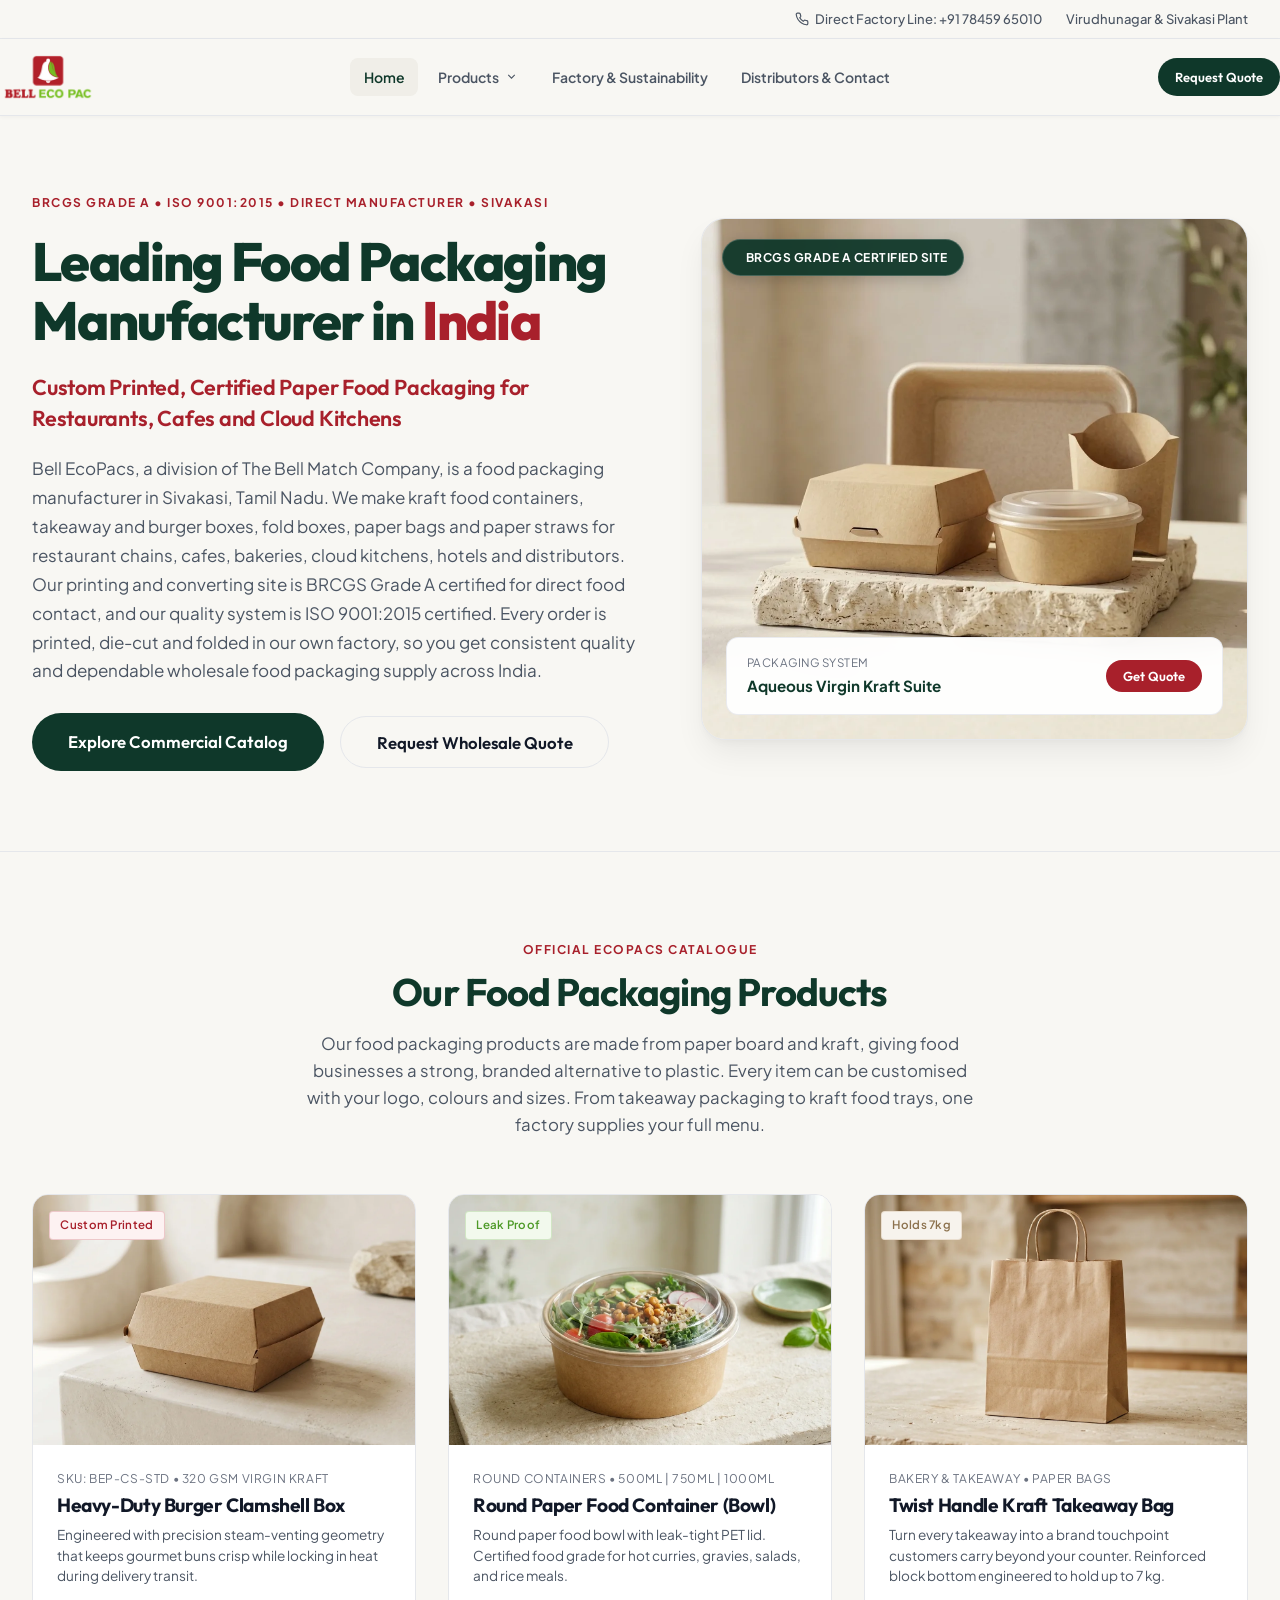
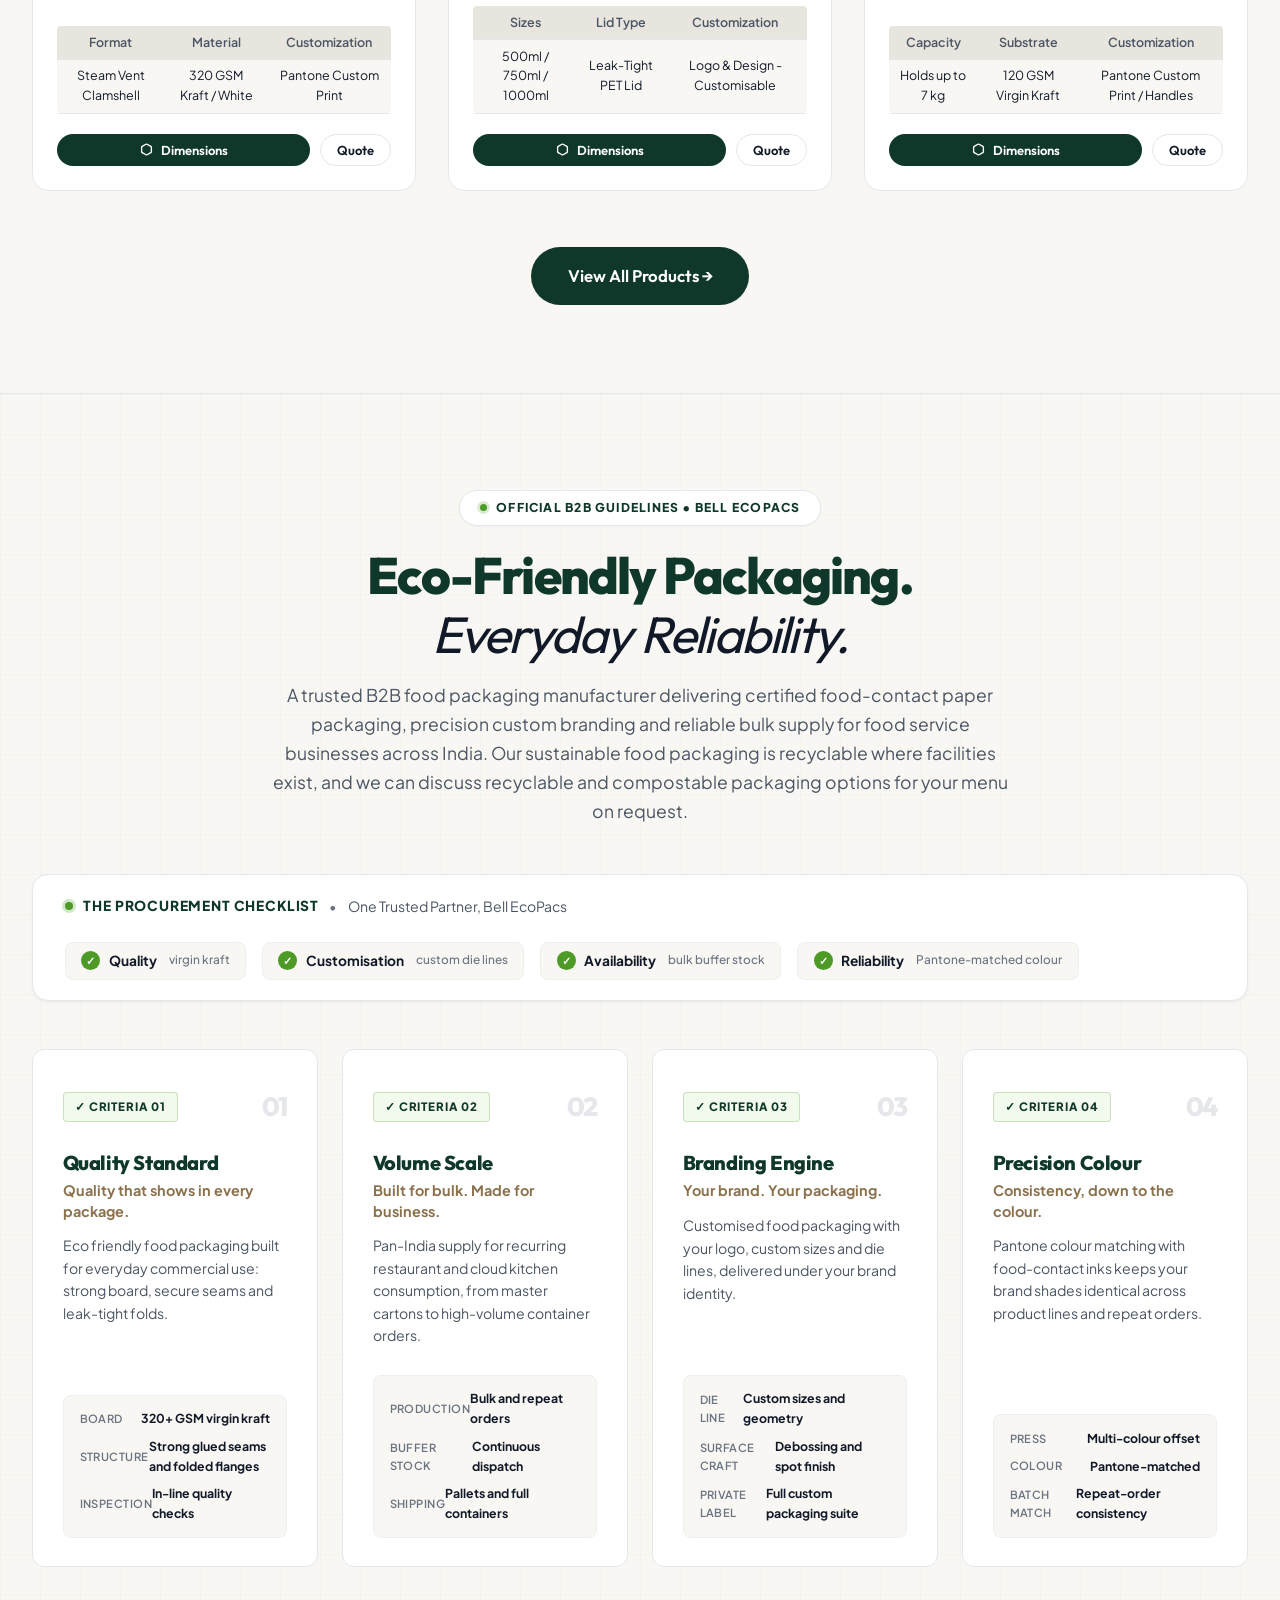
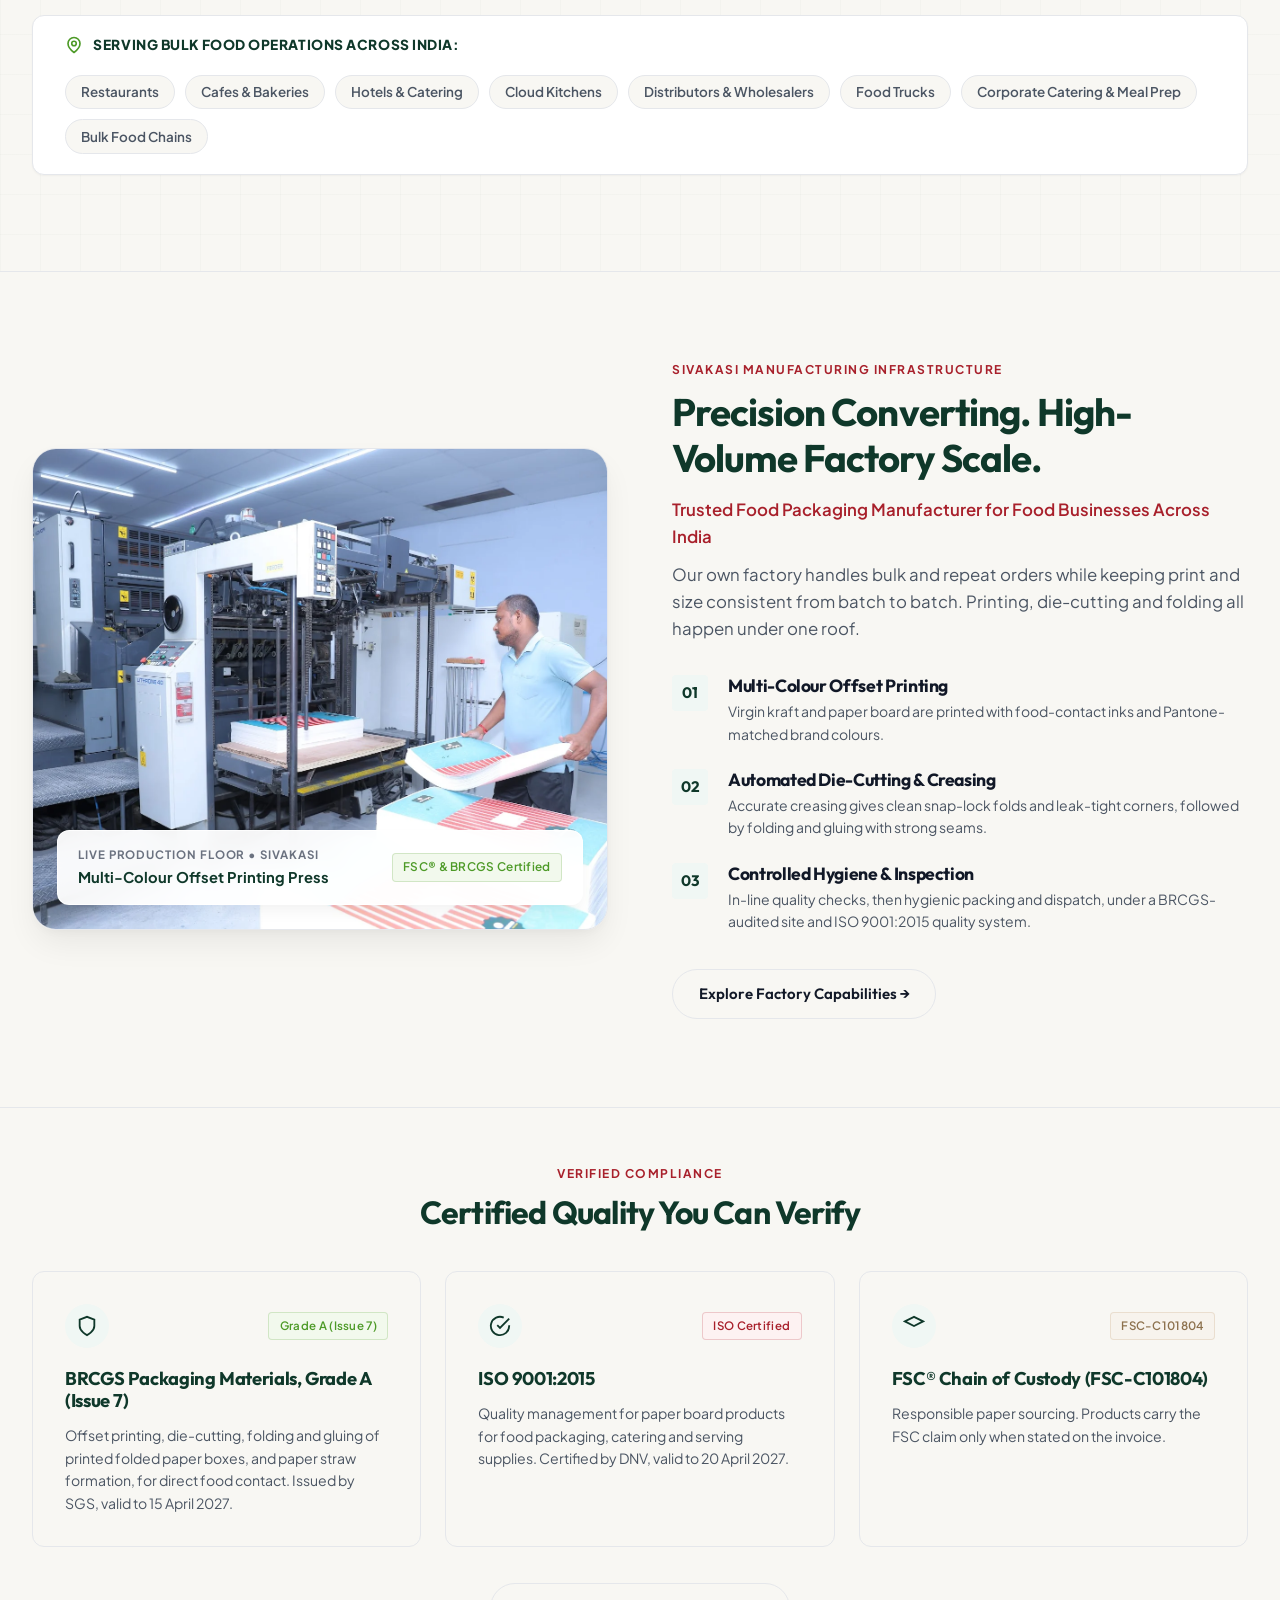
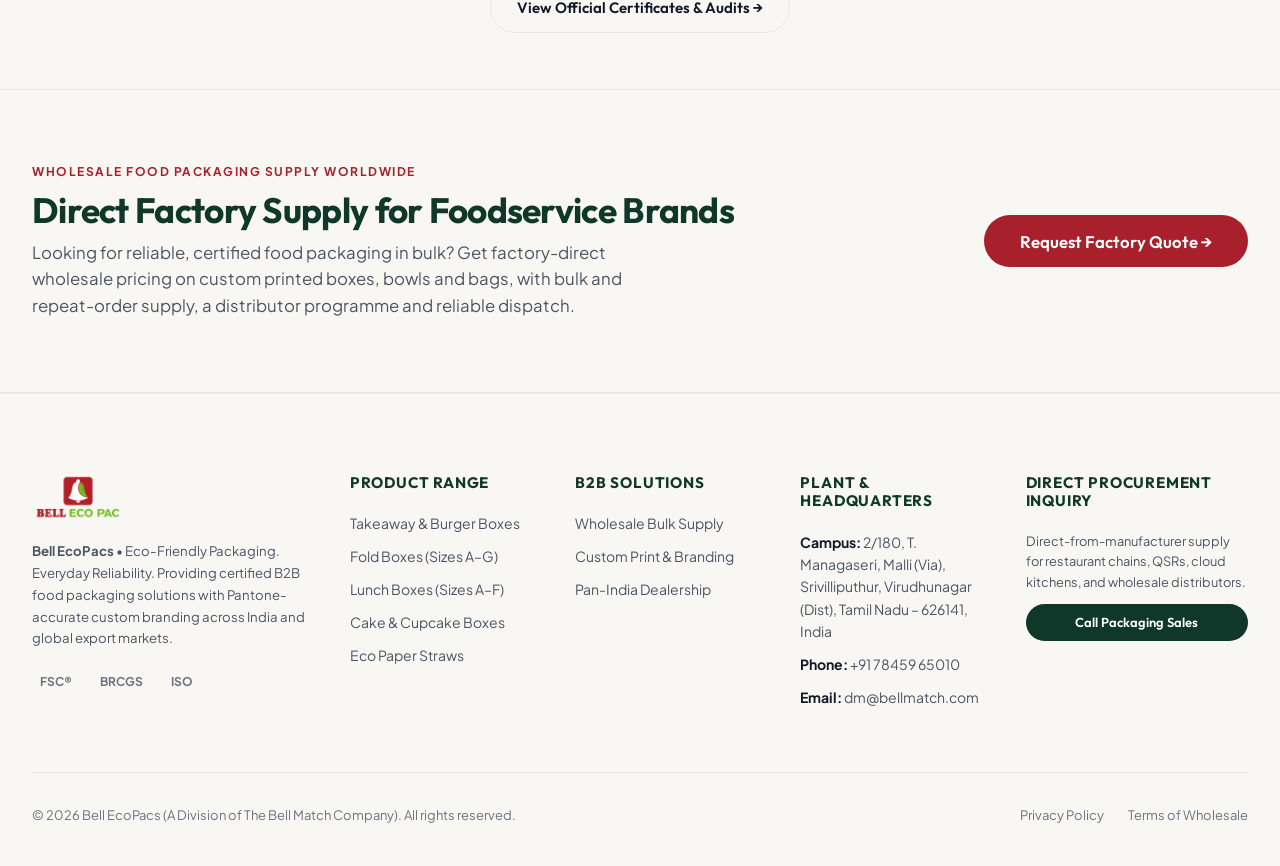
==== commit 63e50f43: "Update Final CTA band with official wholesale supply worldwide copy" ====
--- a/index.html
+++ b/index.html
@@ -574,9 +574,10 @@
   <section class="wholesale-banner-section">
     <div class="container wholesale-banner-inner">
       <div class="wholesale-banner-content">
+        <span class="section-overline" style="margin-bottom: 0.5rem;">Wholesale Food Packaging Supply Worldwide</span>
         <h2>Direct Factory Supply for Foodservice Brands</h2>
         <p>
-          Looking for reliable, certified food packaging in bulk? Partner with Tamil Nadu's leading manufacturer for custom-printed boxes, bowls, and bags at factory-direct wholesale pricing.
+          Looking for reliable, certified food packaging in bulk? Get factory-direct wholesale pricing on custom printed boxes, bowls and bags, with bulk and repeat-order supply, a distributor programme and reliable dispatch.
         </p>
       </div>
       <div>
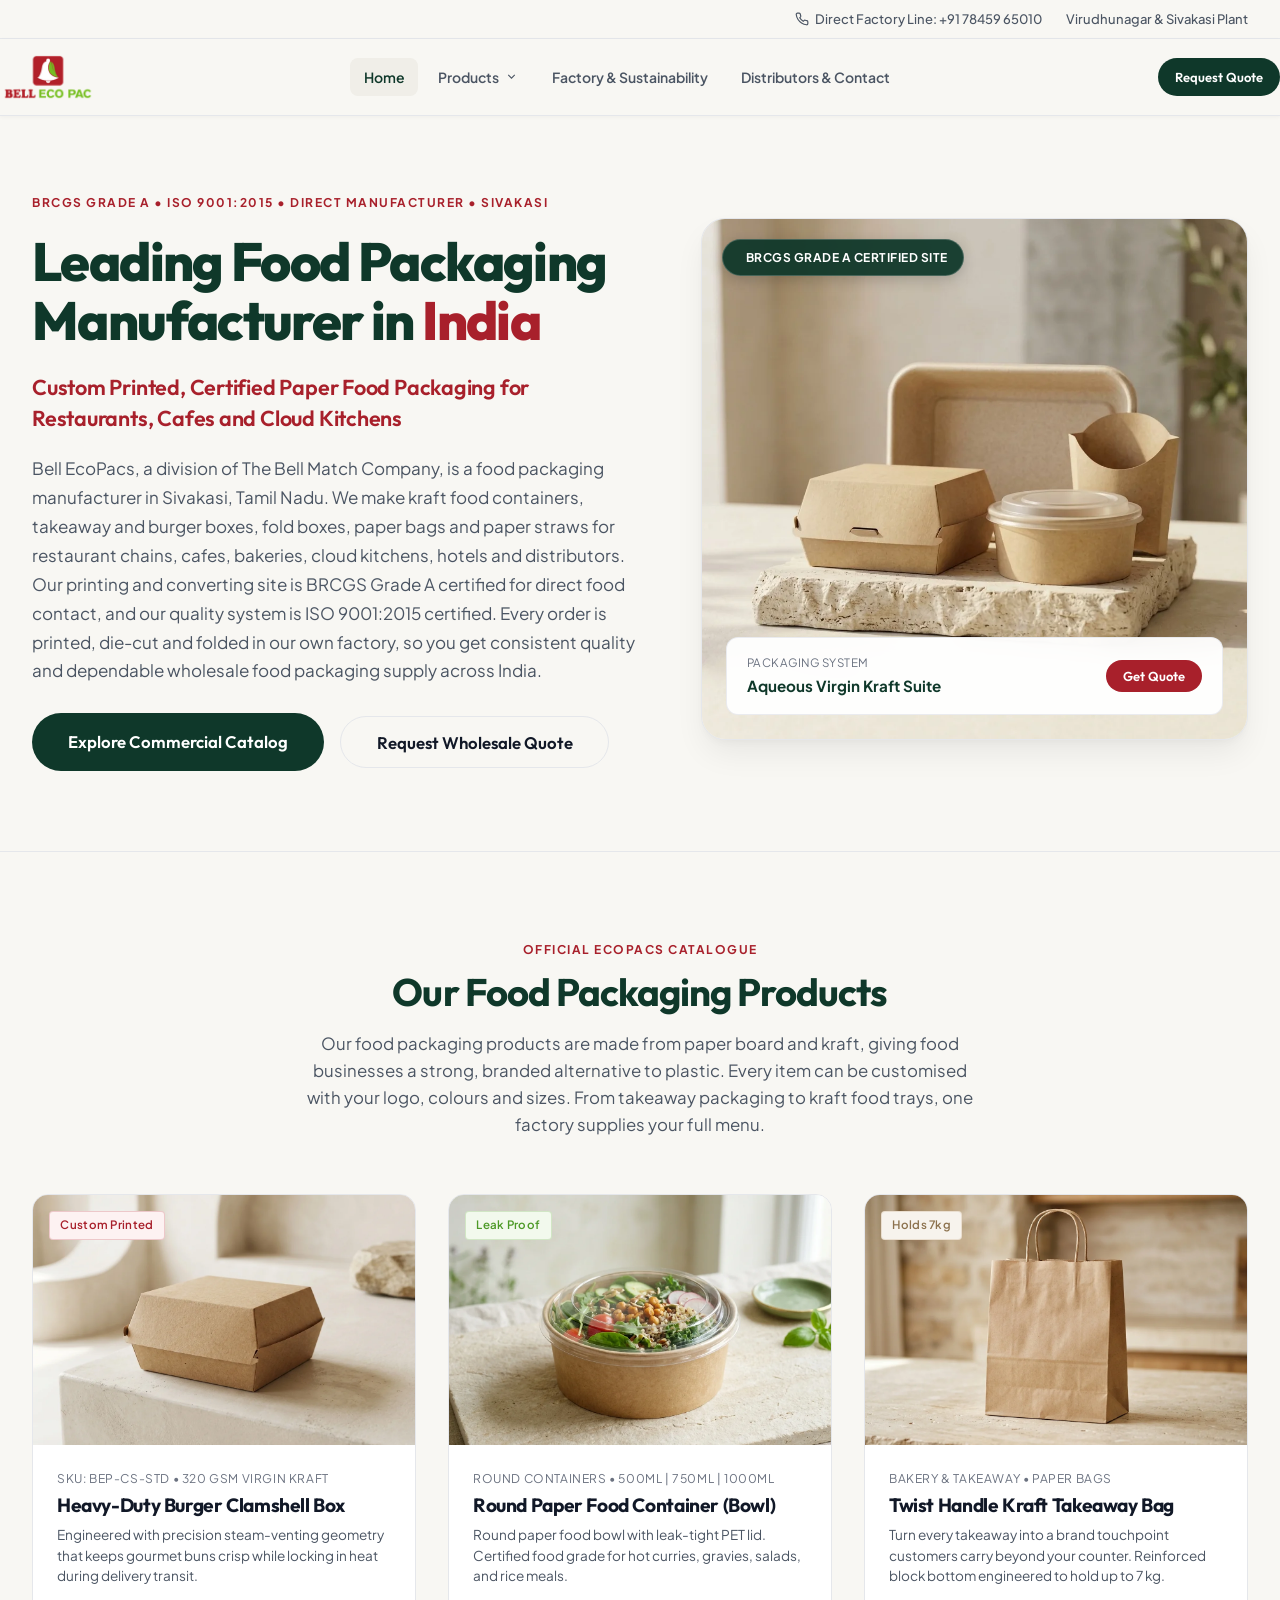
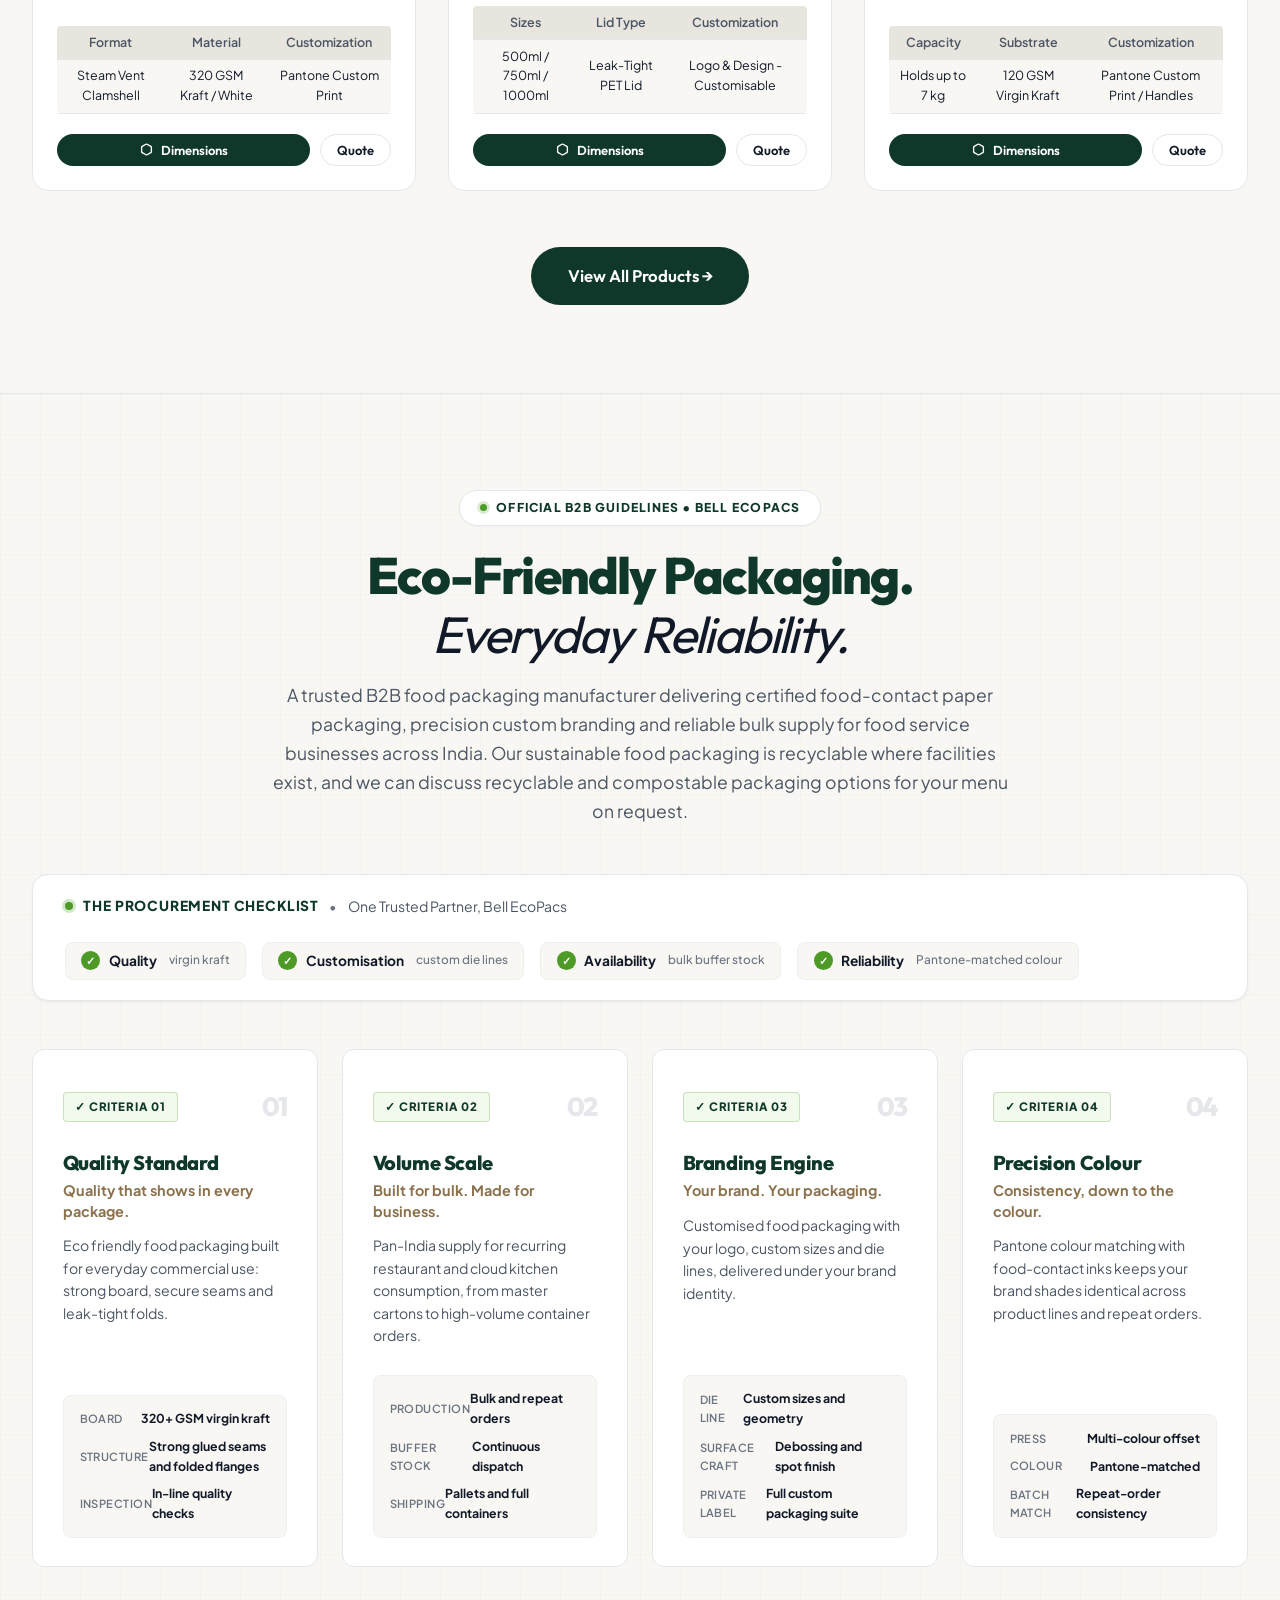
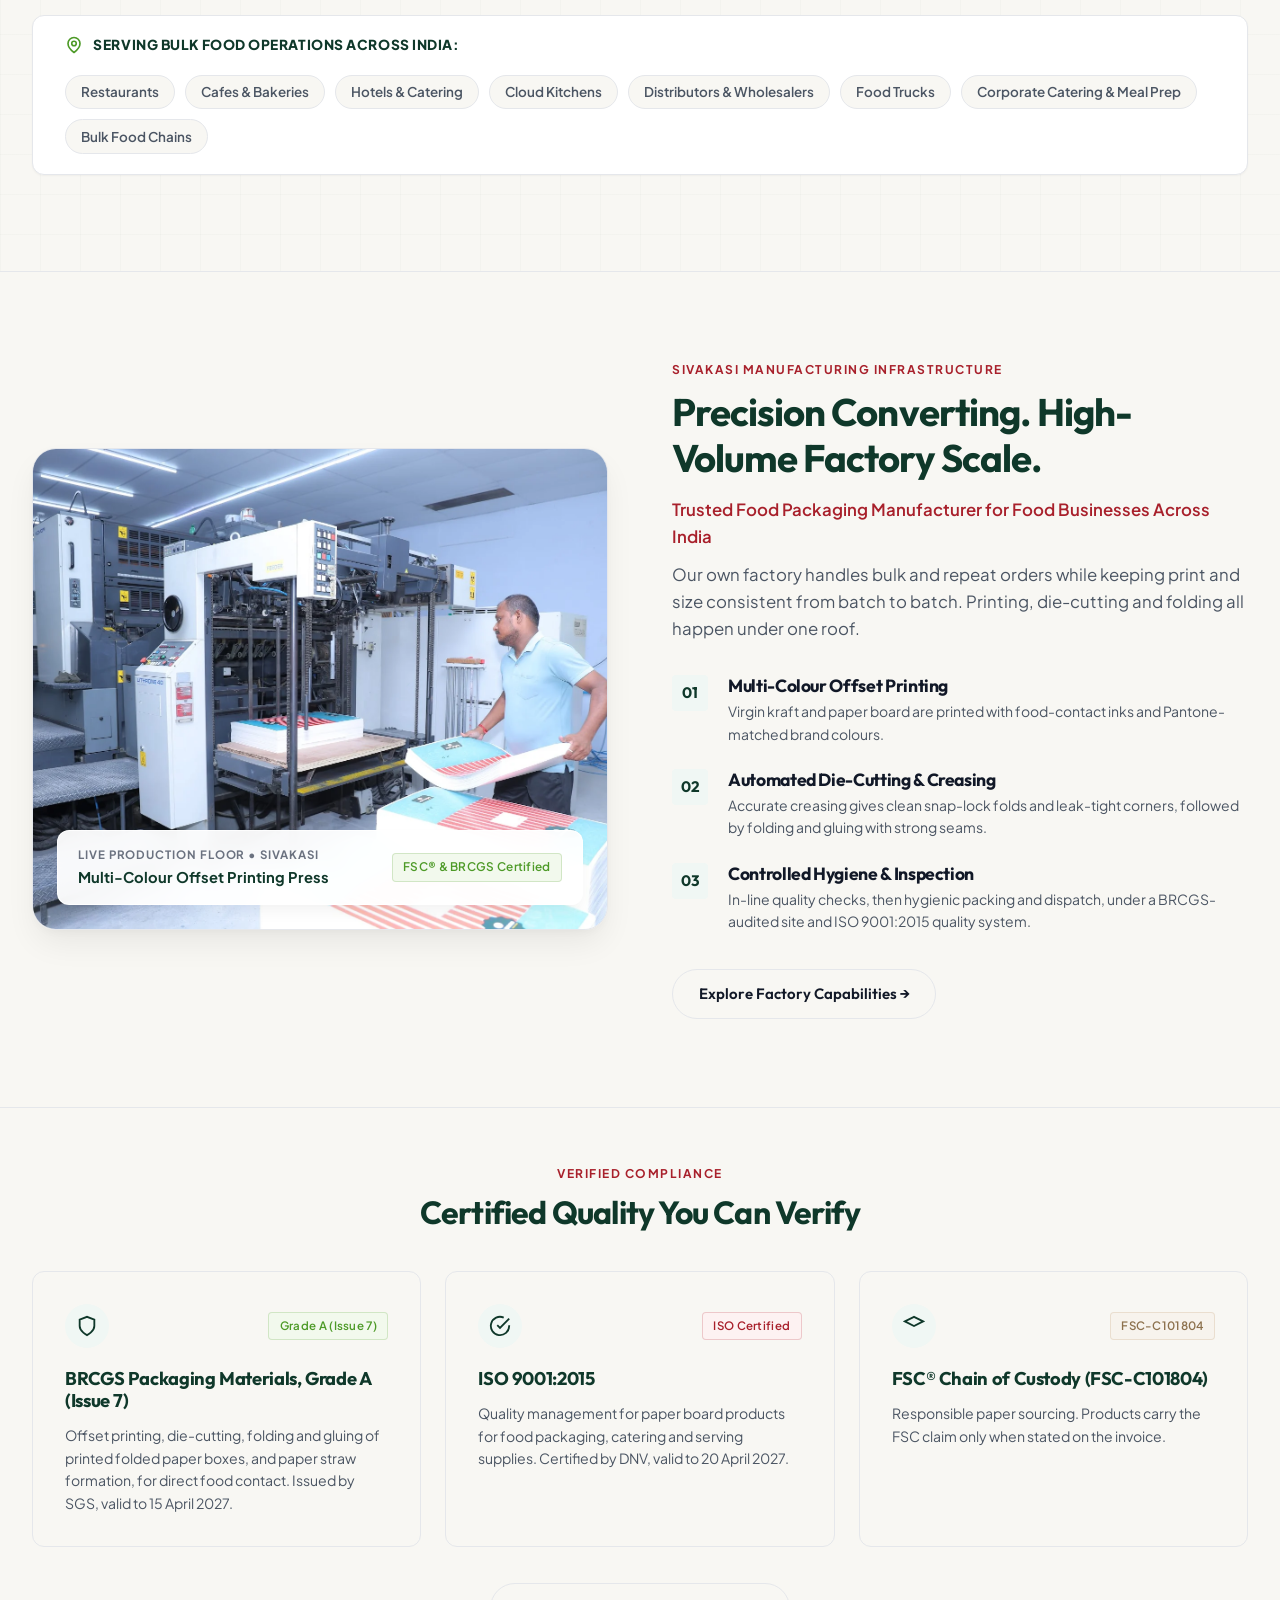
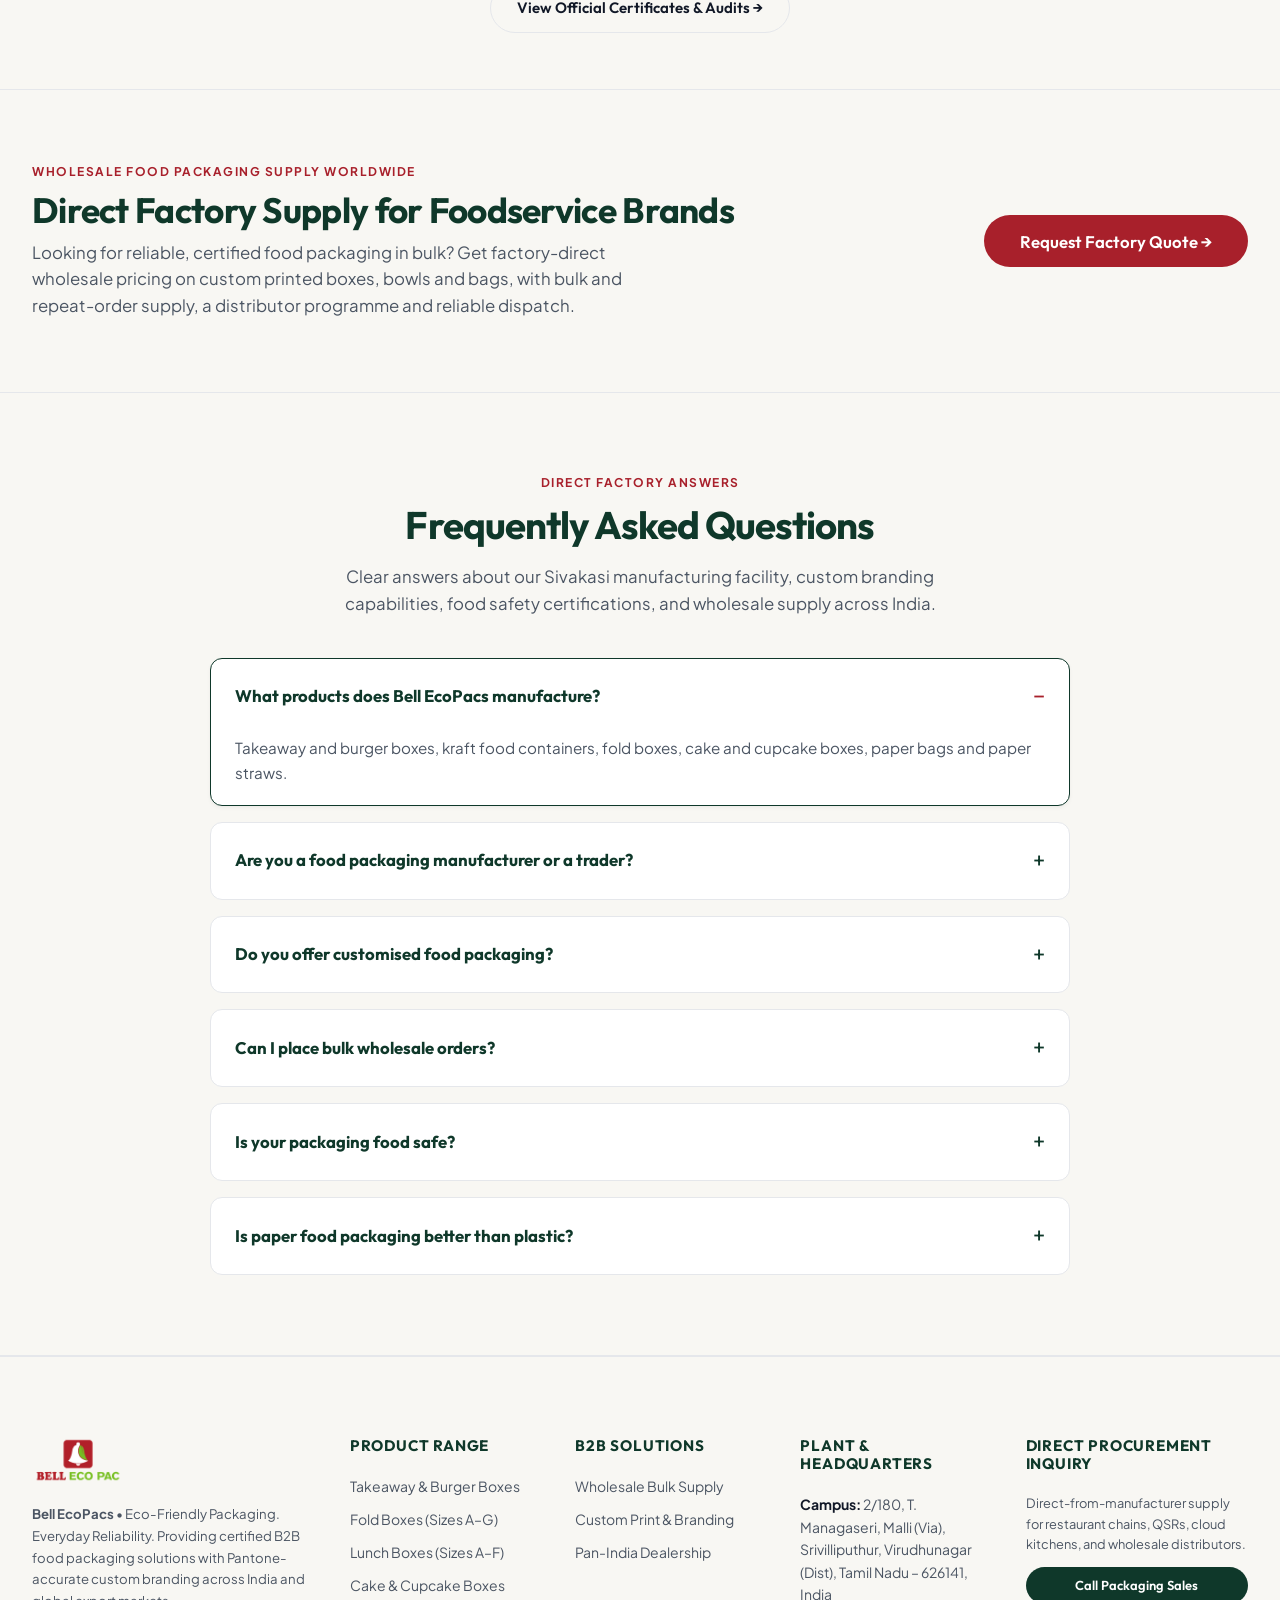
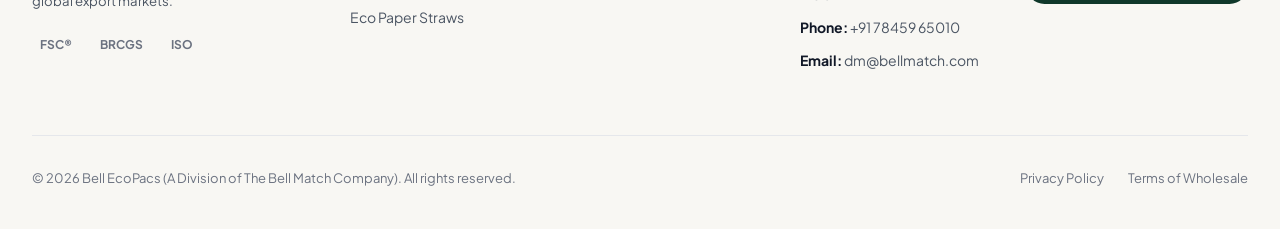
==== commit 5d41d39b: "Add Frequently Asked Questions section above footer on homepage" ====
--- a/index.html
+++ b/index.html
@@ -588,6 +588,69 @@
     </div>
   </section>
 
+  <!-- ========================================== -->
+  <!-- 9. FREQUENTLY ASKED QUESTIONS (FAQ)        -->
+  <!-- ========================================== -->
+  <section class="faq-home-section" id="faq">
+    <div class="container">
+      
+      <div class="section-header" style="margin-bottom: 2.5rem;">
+        <span class="section-overline">Direct Factory Answers</span>
+        <h2 class="section-title">Frequently Asked Questions</h2>
+        <p class="section-description">
+          Clear answers about our Sivakasi manufacturing facility, custom branding capabilities, food safety certifications, and wholesale supply across India.
+        </p>
+      </div>
+
+      <div class="faq-list">
+        
+        <details class="faq-item" open>
+          <summary class="faq-question">What products does Bell EcoPacs manufacture?</summary>
+          <div class="faq-answer">
+            <p>Takeaway and burger boxes, kraft food containers, fold boxes, cake and cupcake boxes, paper bags and paper straws.</p>
+          </div>
+        </details>
+
+        <details class="faq-item">
+          <summary class="faq-question">Are you a food packaging manufacturer or a trader?</summary>
+          <div class="faq-answer">
+            <p>We manufacture. Printing, die-cutting and folding happen in our own factory in Sivakasi, Tamil Nadu.</p>
+          </div>
+        </details>
+
+        <details class="faq-item">
+          <summary class="faq-question">Do you offer customised food packaging?</summary>
+          <div class="faq-answer">
+            <p>Yes. We print your logo and brand colours and make custom sizes.</p>
+          </div>
+        </details>
+
+        <details class="faq-item">
+          <summary class="faq-question">Can I place bulk wholesale orders?</summary>
+          <div class="faq-answer">
+            <p>Yes. We supply wholesale food packaging to restaurants, cloud kitchens, bakeries and distributors across India.</p>
+          </div>
+        </details>
+
+        <details class="faq-item">
+          <summary class="faq-question">Is your packaging food safe?</summary>
+          <div class="faq-answer">
+            <p>Our production site holds BRCGS Grade A certification for direct food contact printed paper boxes and paper straws.</p>
+          </div>
+        </details>
+
+        <details class="faq-item">
+          <summary class="faq-question">Is paper food packaging better than plastic?</summary>
+          <div class="faq-answer">
+            <p>Paper is made from a renewable resource and can be recycled where facilities exist. It also gives a premium look to brands cutting plastic use.</p>
+          </div>
+        </details>
+
+      </div>
+
+    </div>
+  </section>
+
   <!-- Footer Placeholder (loaded from layout/footer.html) -->
   <div id="footer-placeholder"></div>
 
--- a/css/style.css
+++ b/css/style.css
@@ -1333,6 +1333,74 @@
 }
 
 /* ==========================================================================
+   HOMEPAGE & GLOBAL FAQ ACCORDION SECTION
+   ========================================================================== */
+.faq-home-section {
+  background: var(--bg-surface);
+  border-bottom: 1px solid var(--border-light);
+  padding: 5rem 0;
+}
+
+.faq-list {
+  max-width: 860px;
+  margin: 2rem auto 0;
+  display: flex;
+  flex-direction: column;
+  gap: 1rem;
+}
+
+.faq-item {
+  background: #ffffff;
+  border: 1px solid var(--border-light);
+  border-radius: var(--radius-md);
+  overflow: hidden;
+  transition: var(--transition);
+}
+
+.faq-item[open] {
+  border-color: var(--primary);
+  box-shadow: var(--shadow-sm);
+}
+
+.faq-question {
+  padding: 1.25rem 1.5rem;
+  font-size: 1.05rem;
+  font-weight: 700;
+  color: var(--primary);
+  cursor: pointer;
+  font-family: 'Outfit', sans-serif;
+  list-style: none;
+  display: flex;
+  justify-content: space-between;
+  align-items: center;
+  user-select: none;
+}
+
+.faq-question::-webkit-details-marker {
+  display: none;
+}
+
+.faq-question::after {
+  content: '+';
+  font-size: 1.4rem;
+  color: var(--primary);
+  font-weight: 400;
+  transition: transform var(--transition);
+}
+
+.faq-item[open] .faq-question::after {
+  content: '−';
+  color: var(--brand-burgundy);
+}
+
+.faq-answer {
+  padding: 0 1.5rem 1.25rem;
+  font-size: 0.95rem;
+  color: var(--text-secondary);
+  line-height: 1.65;
+}
+
+/* ==========================================================================
    SITE FOOTER (Clean White Luxury Agency Directory)
    ========================================================================== */
 .site-footer {
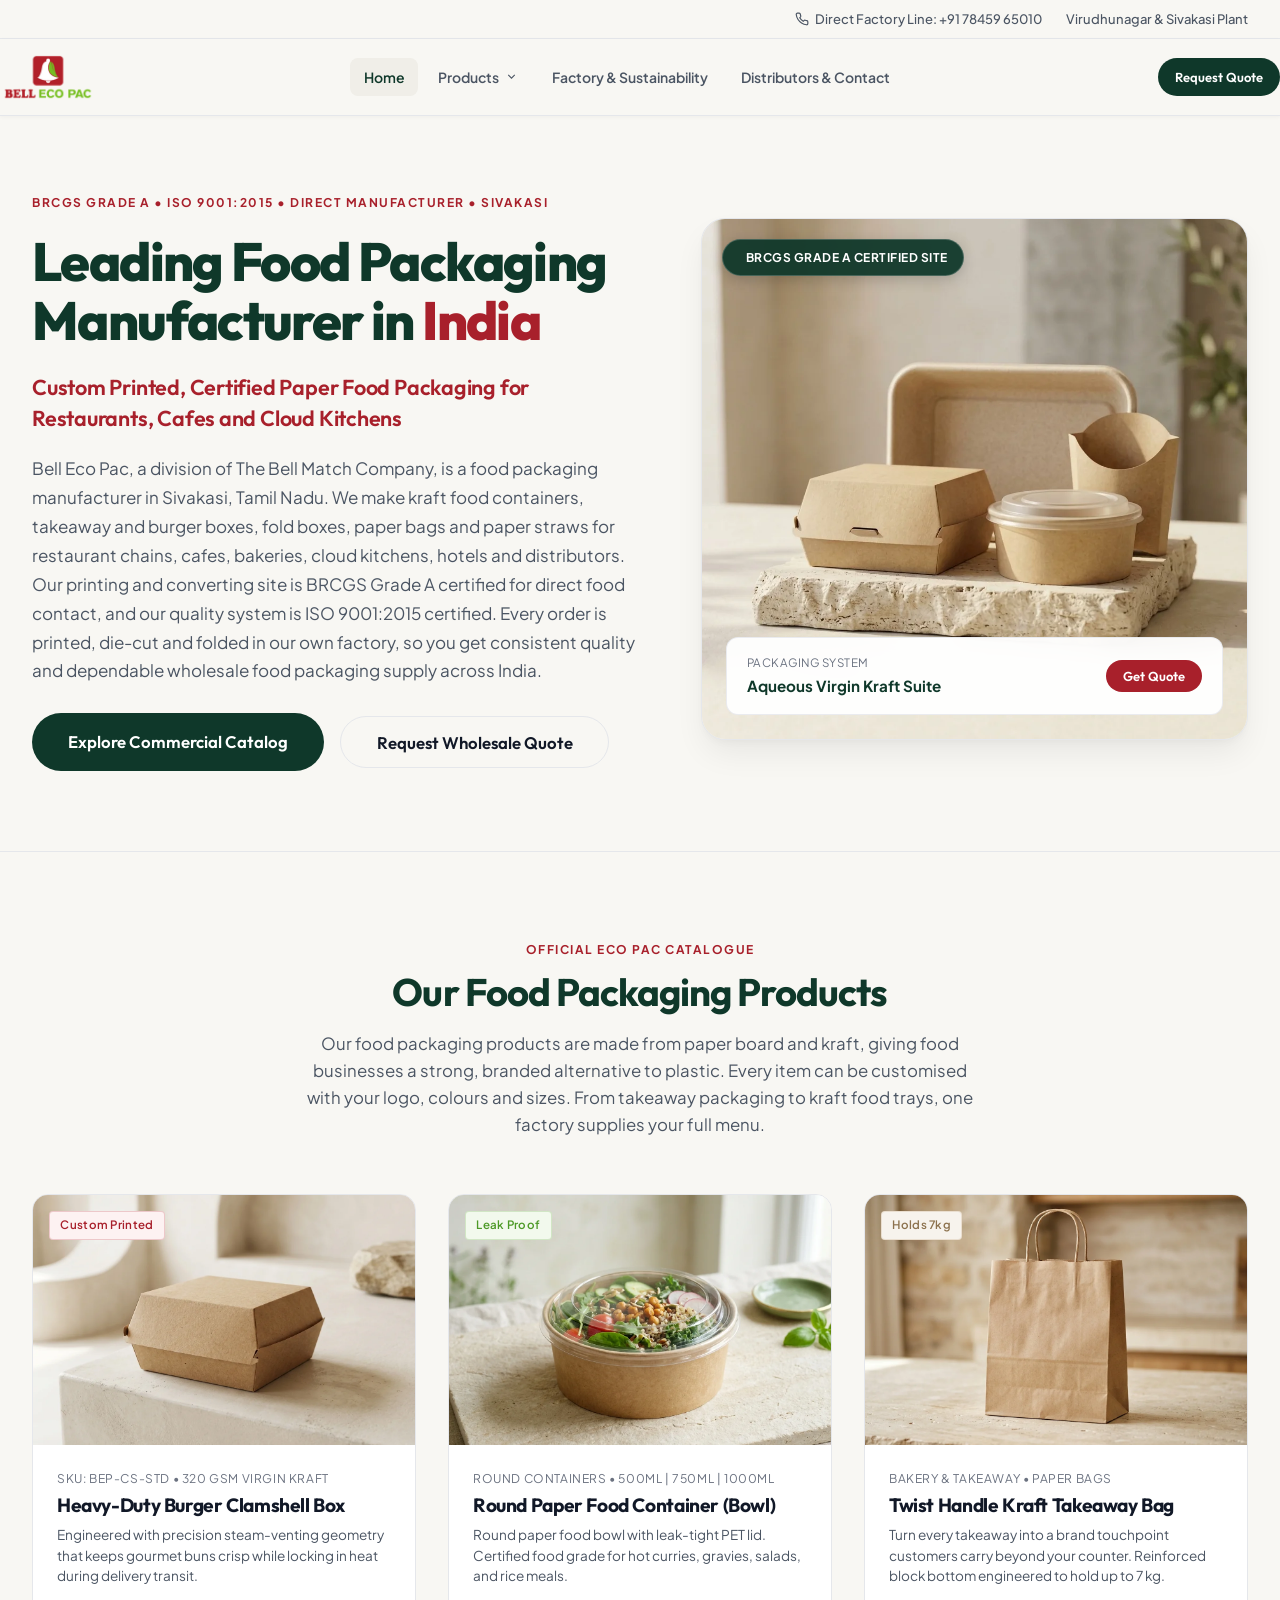
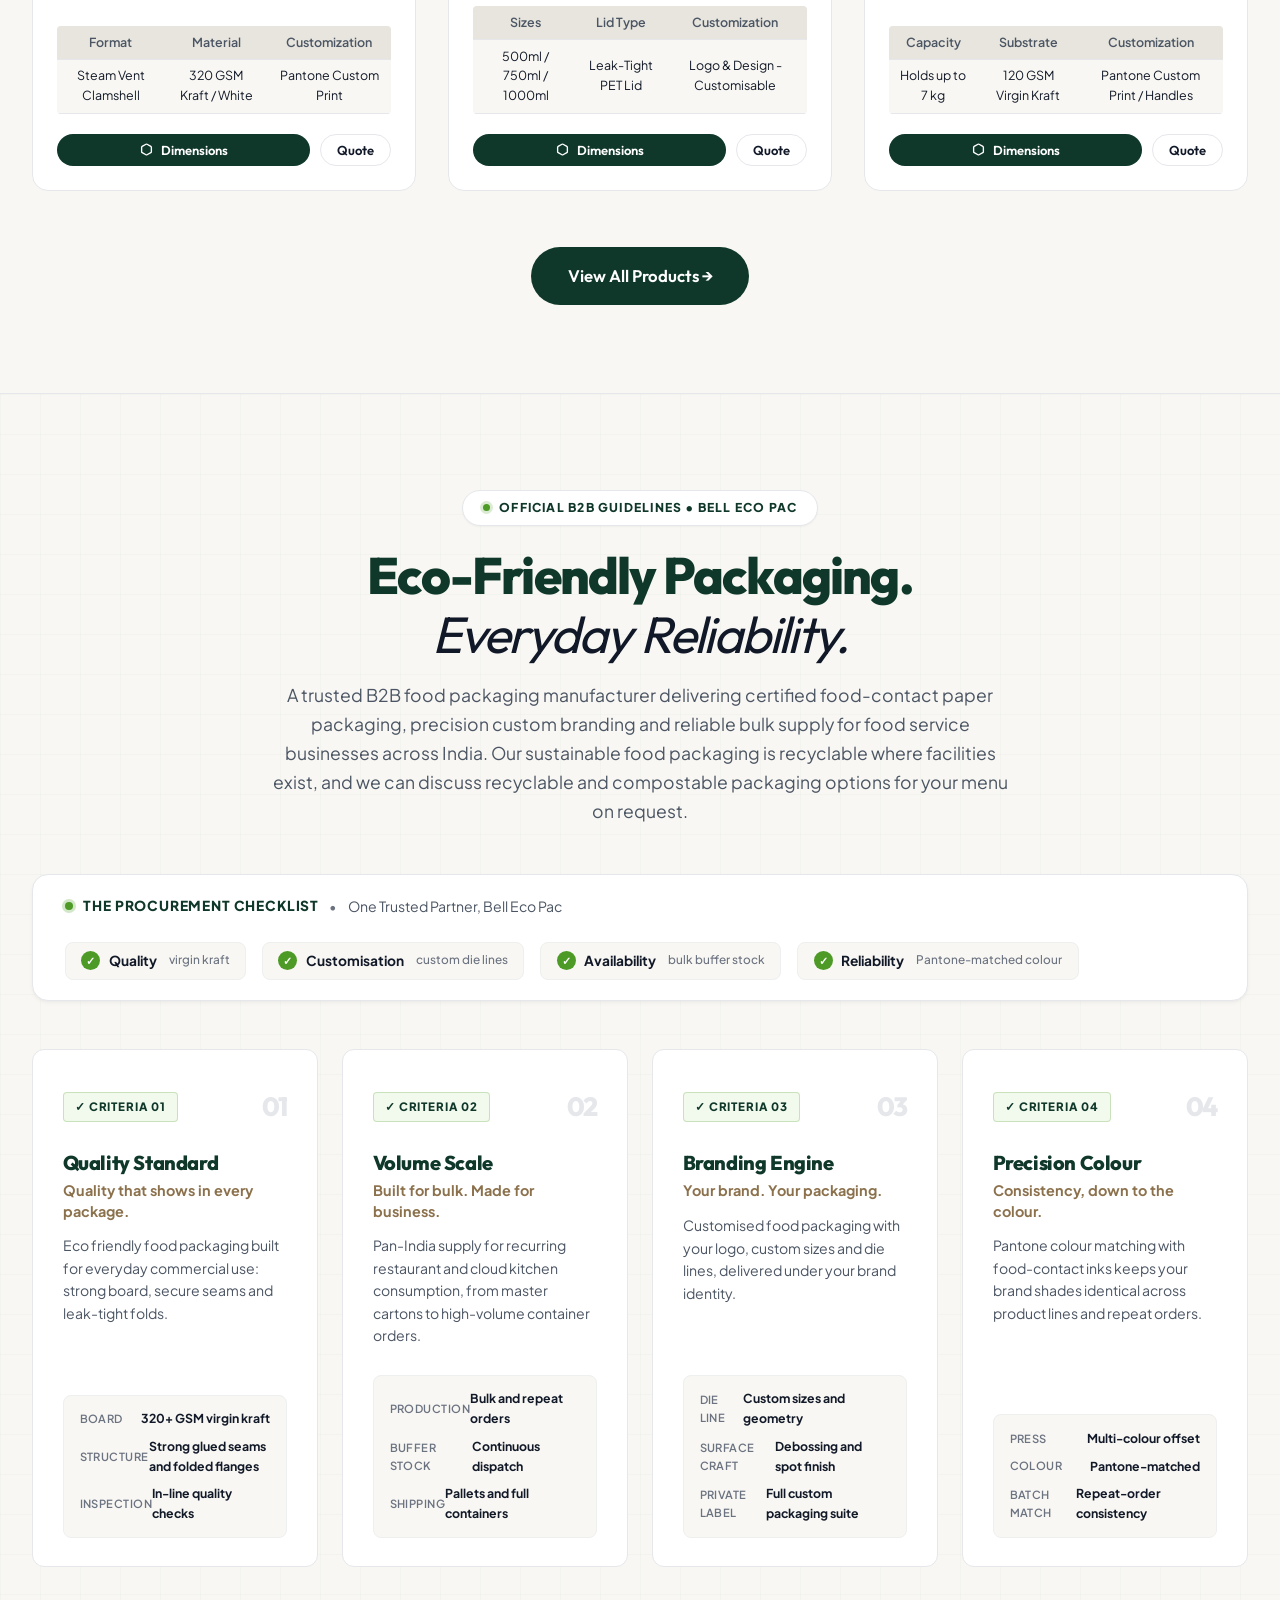
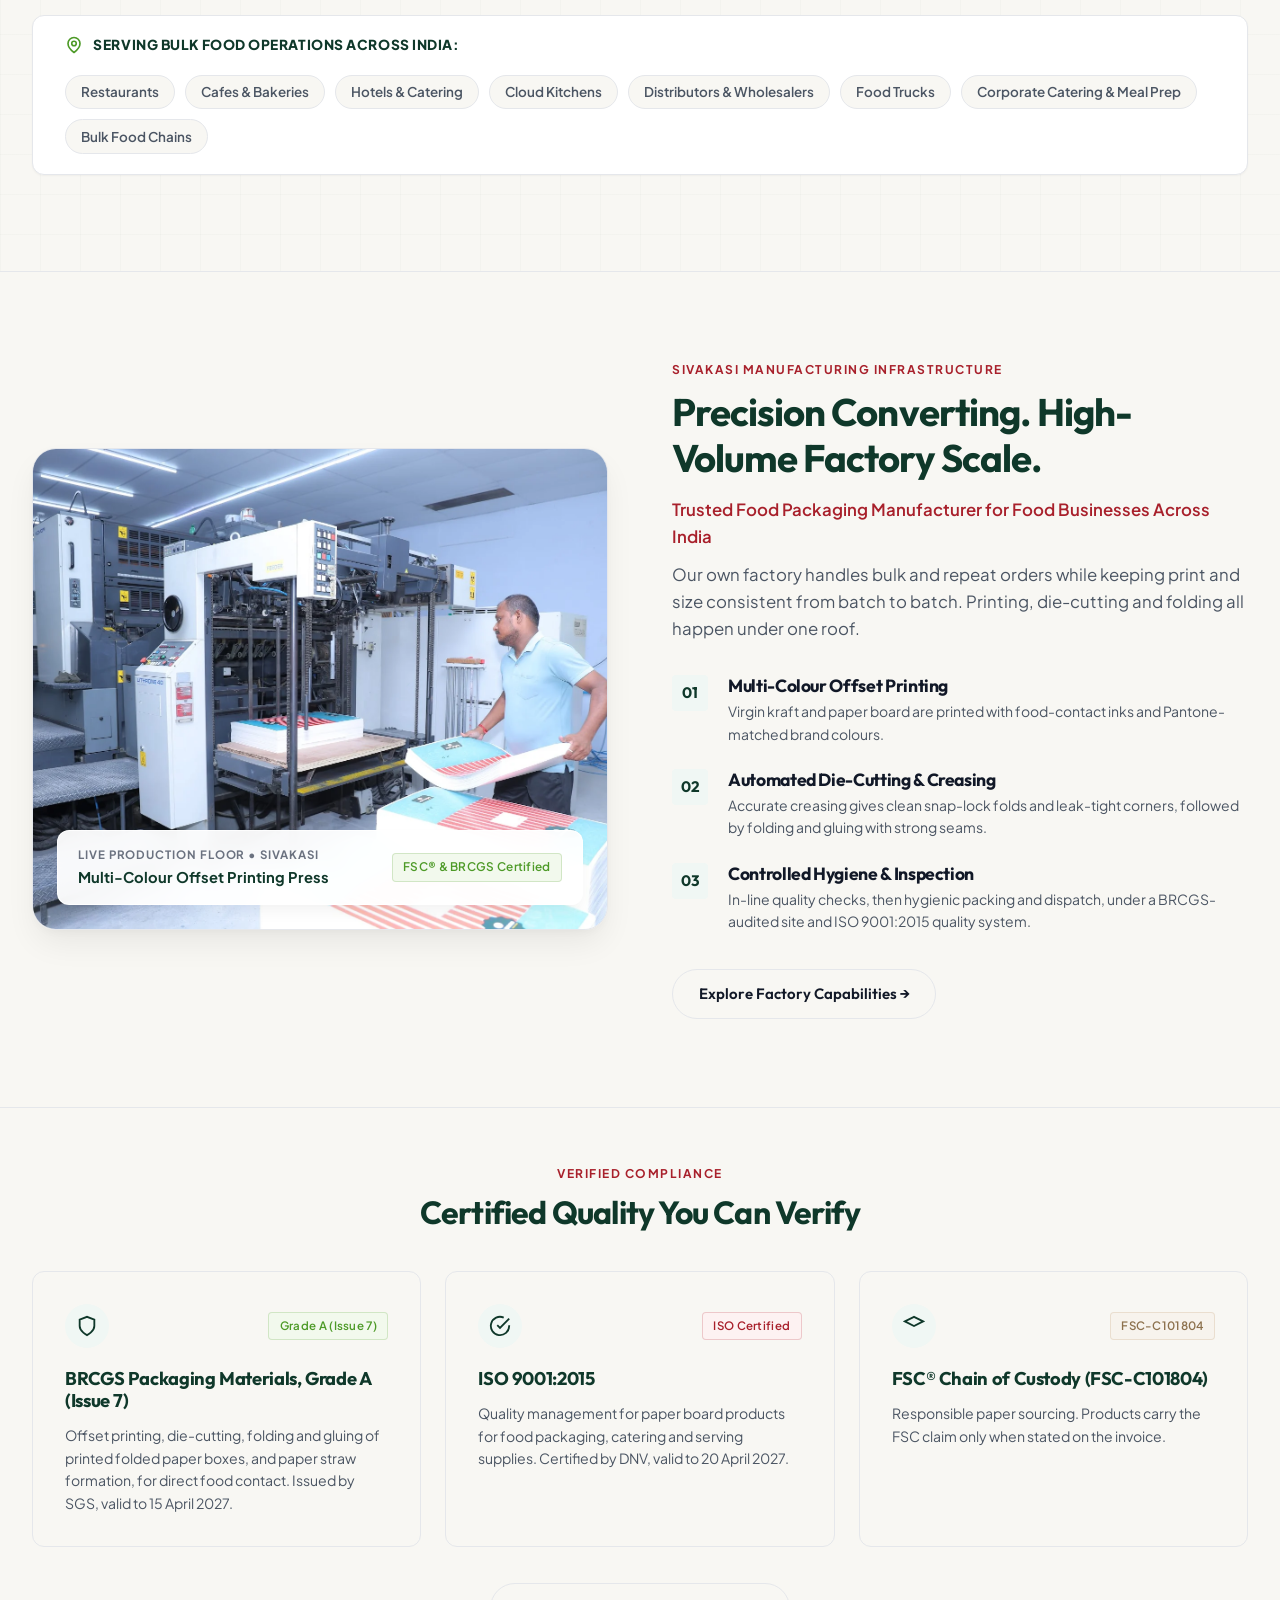
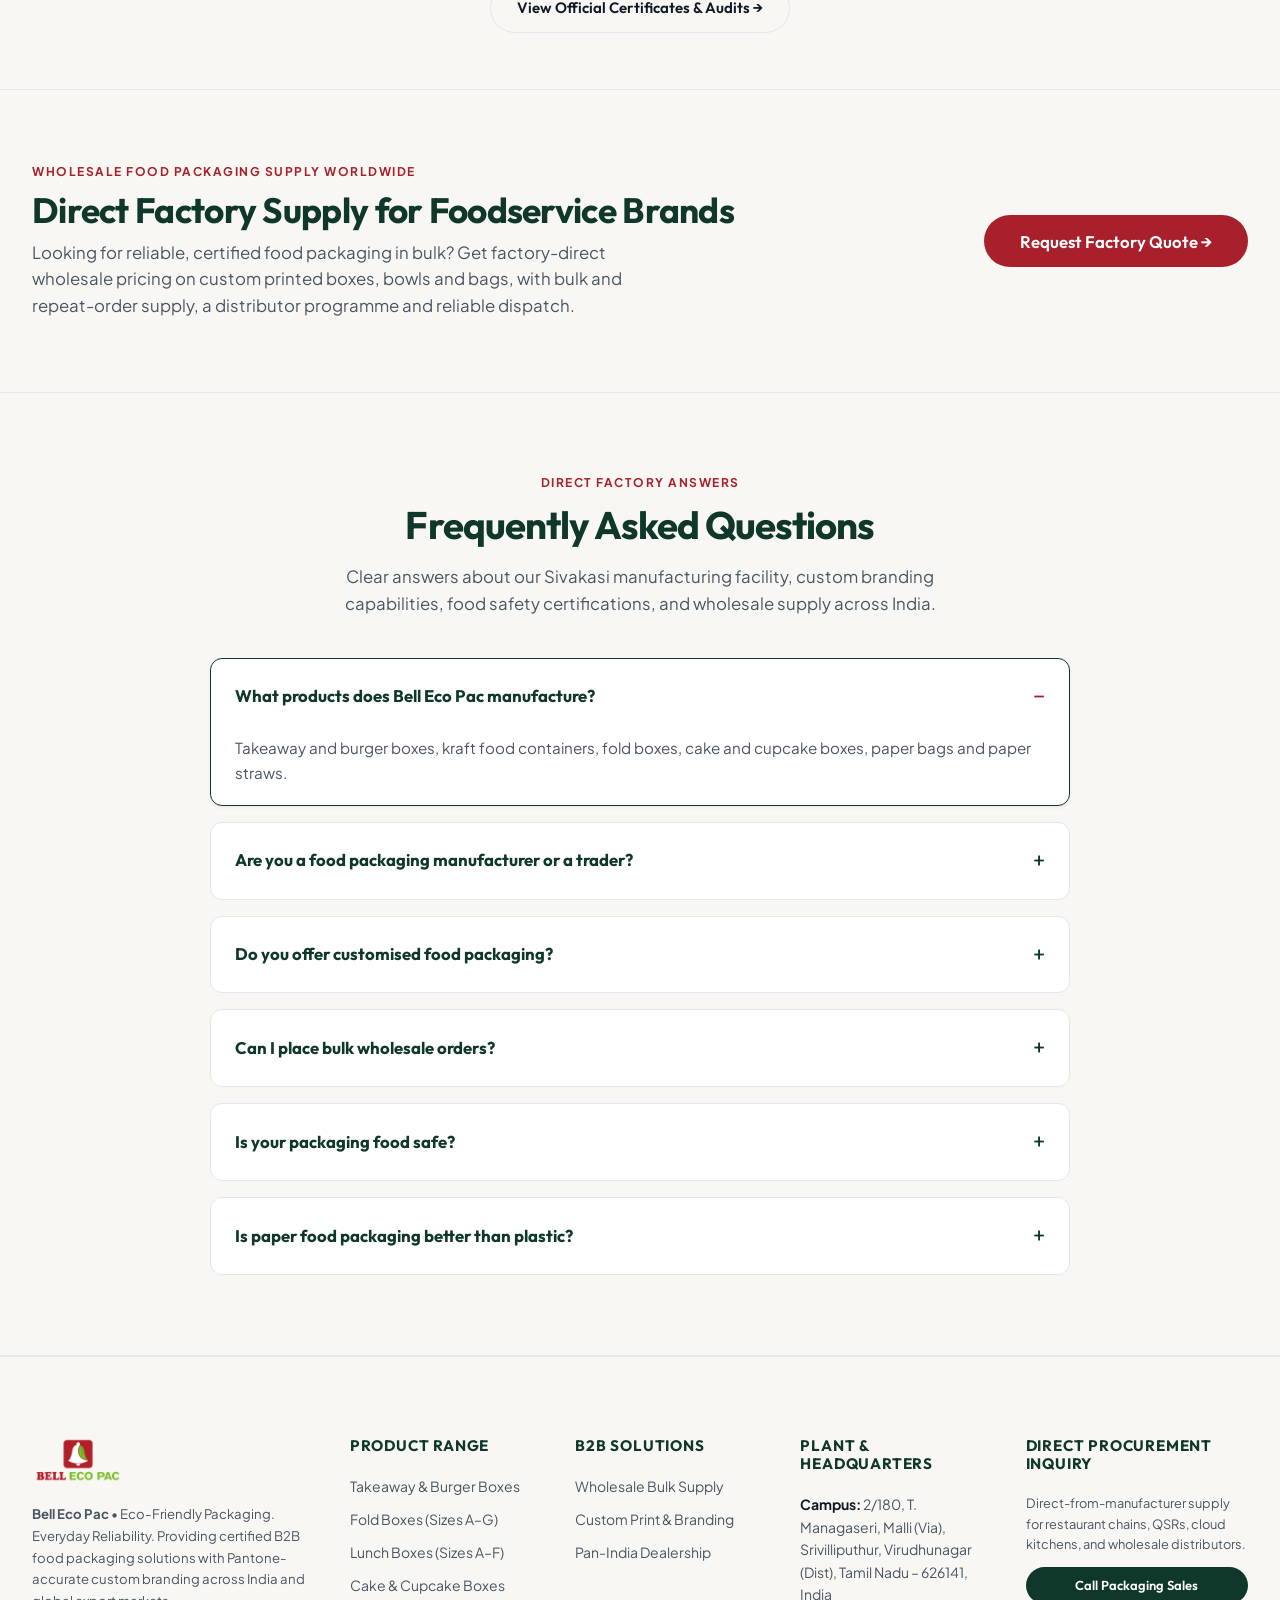
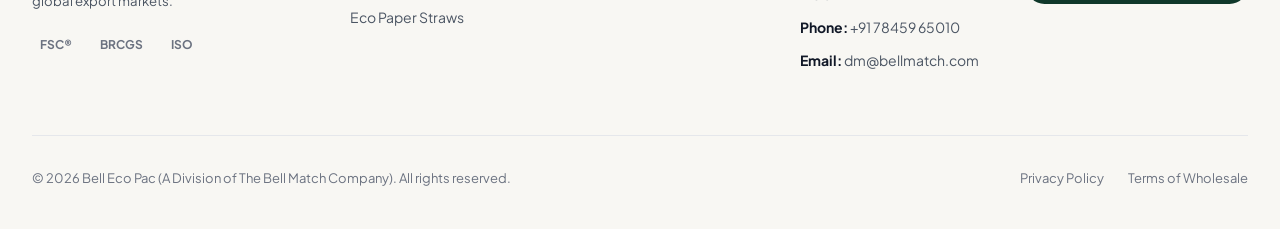
==== commit d880d9d4: "Standardize brand spelling to Bell Eco Pac across site" ====
--- a/index.html
+++ b/index.html
@@ -3,11 +3,11 @@
 <head>
   <meta charset="UTF-8">
   <meta name="viewport" content="width=device-width, initial-scale=1.0">
-  <title>Leading Food Packaging Manufacturer in India | Bell EcoPacs</title>
+  <title>Leading Food Packaging Manufacturer in India | Bell Eco Pac</title>
   
   <!-- Primary Meta Tags -->
-  <meta name="title" content="Leading Food Packaging Manufacturer in India | Bell EcoPacs">
-  <meta name="description" content="Bell EcoPacs, a division of The Bell Match Company, is a food packaging manufacturer in Sivakasi, Tamil Nadu. Custom printed BRCGS Grade A and ISO 9001 certified paper food packaging for restaurants, cafes, and cloud kitchens across India.">
+  <meta name="title" content="Leading Food Packaging Manufacturer in India | Bell Eco Pac">
+  <meta name="description" content="Bell Eco Pac, a division of The Bell Match Company, is a food packaging manufacturer in Sivakasi, Tamil Nadu. Custom printed BRCGS Grade A and ISO 9001 certified paper food packaging for restaurants, cafes, and cloud kitchens across India.">
   <meta name="keywords" content="eco friendly food packaging, sustainable packaging manufacturer India, biodegradable burger boxes, compostable food containers, wholesale corrugated pizza boxes, paper salad bowls, Sivakasi packaging factory, custom printed food packaging, QSR cloud kitchen packaging, single use plastic ban compliant packaging, grease resistant takeaway boxes, B2B food packaging India, FSC certified food boxes, BRCGS AA certified packaging">
   <meta name="author" content="Bell Eco Pac">
   <meta name="robots" content="index, follow, max-image-preview:large, max-snippet:-1, max-video-preview:-1">
@@ -101,7 +101,7 @@
         </p>
         
         <p class="hero-lead-text">
-          Bell EcoPacs, a division of The Bell Match Company, is a food packaging manufacturer in Sivakasi, Tamil Nadu. We make kraft food containers, takeaway and burger boxes, fold boxes, paper bags and paper straws for restaurant chains, cafes, bakeries, cloud kitchens, hotels and distributors. Our printing and converting site is BRCGS Grade A certified for direct food contact, and our quality system is ISO 9001:2015 certified. Every order is printed, die-cut and folded in our own factory, so you get consistent quality and dependable wholesale food packaging supply across India.
+          Bell Eco Pac, a division of The Bell Match Company, is a food packaging manufacturer in Sivakasi, Tamil Nadu. We make kraft food containers, takeaway and burger boxes, fold boxes, paper bags and paper straws for restaurant chains, cafes, bakeries, cloud kitchens, hotels and distributors. Our printing and converting site is BRCGS Grade A certified for direct food contact, and our quality system is ISO 9001:2015 certified. Every order is printed, die-cut and folded in our own factory, so you get consistent quality and dependable wholesale food packaging supply across India.
         </p>
 
         <div class="hero-cta-group">
@@ -123,7 +123,7 @@
             <span>BRCGS Grade A Certified Site</span>
           </div>
 
-          <img src="assets/images/hero_packaging_suite.webp" alt="Bell EcoPacs Certified Food Packaging Suite - Sivakasi Manufacturer" class="hero-photo-img" loading="eager" width="720" height="520">
+          <img src="assets/images/hero_packaging_suite.webp" alt="Bell Eco Pac Certified Food Packaging Suite - Sivakasi Manufacturer" class="hero-photo-img" loading="eager" width="720" height="520">
           
           <div class="hero-spec-tag">
             <div class="spec-tag-info">
@@ -147,7 +147,7 @@
     <div class="container">
       
       <div class="section-header">
-        <span class="section-overline">Official EcoPacs Catalogue</span>
+        <span class="section-overline">Official Eco Pac Catalogue</span>
         <h2 class="section-title">Our Food Packaging Products</h2>
         <p class="section-description">
           Our food packaging products are made from paper board and kraft, giving food businesses a strong, branded alternative to plastic. Every item can be customised with your logo, colours and sizes. From takeaway packaging to kraft food trays, one factory supplies your full menu.
@@ -260,7 +260,7 @@
       <div class="procurement-header">
         <div class="procurement-eyebrow">
           <span class="eyebrow-accent-dot"></span>
-          OFFICIAL B2B GUIDELINES &bull; BELL ECOPACS
+          OFFICIAL B2B GUIDELINES &bull; BELL ECO PAC
         </div>
         <h2 class="procurement-display-title">
           Eco-Friendly Packaging.<br>
@@ -277,7 +277,7 @@
           <span class="assurance-dot"></span>
           <strong>The Procurement Checklist</strong>
           <span class="assurance-sep">&bull;</span>
-          <span>One Trusted Partner, Bell EcoPacs</span>
+          <span>One Trusted Partner, Bell Eco Pac</span>
         </div>
         <div class="assurance-metrics-cluster">
           <div class="assurance-metric-pill">
@@ -448,7 +448,7 @@
         
         <!-- Factory Image Frame with Live Production Floor Tag -->
         <div class="factory-photo-frame" style="position: relative;">
-          <img src="assets/images/factory_printing_press.webp" alt="Bell EcoPacs Multi-Colour Offset Printing &amp; Converting Line in Sivakasi" class="factory-photo-img" loading="lazy">
+          <img src="assets/images/factory_printing_press.webp" alt="Bell Eco Pac Multi-Colour Offset Printing &amp; Converting Line in Sivakasi" class="factory-photo-img" loading="lazy">
           
           <div class="factory-live-tag">
             <div>
@@ -605,7 +605,7 @@
       <div class="faq-list">
         
         <details class="faq-item" open>
-          <summary class="faq-question">What products does Bell EcoPacs manufacture?</summary>
+          <summary class="faq-question">What products does Bell Eco Pac manufacture?</summary>
           <div class="faq-answer">
             <p>Takeaway and burger boxes, kraft food containers, fold boxes, cake and cupcake boxes, paper bags and paper straws.</p>
           </div>
